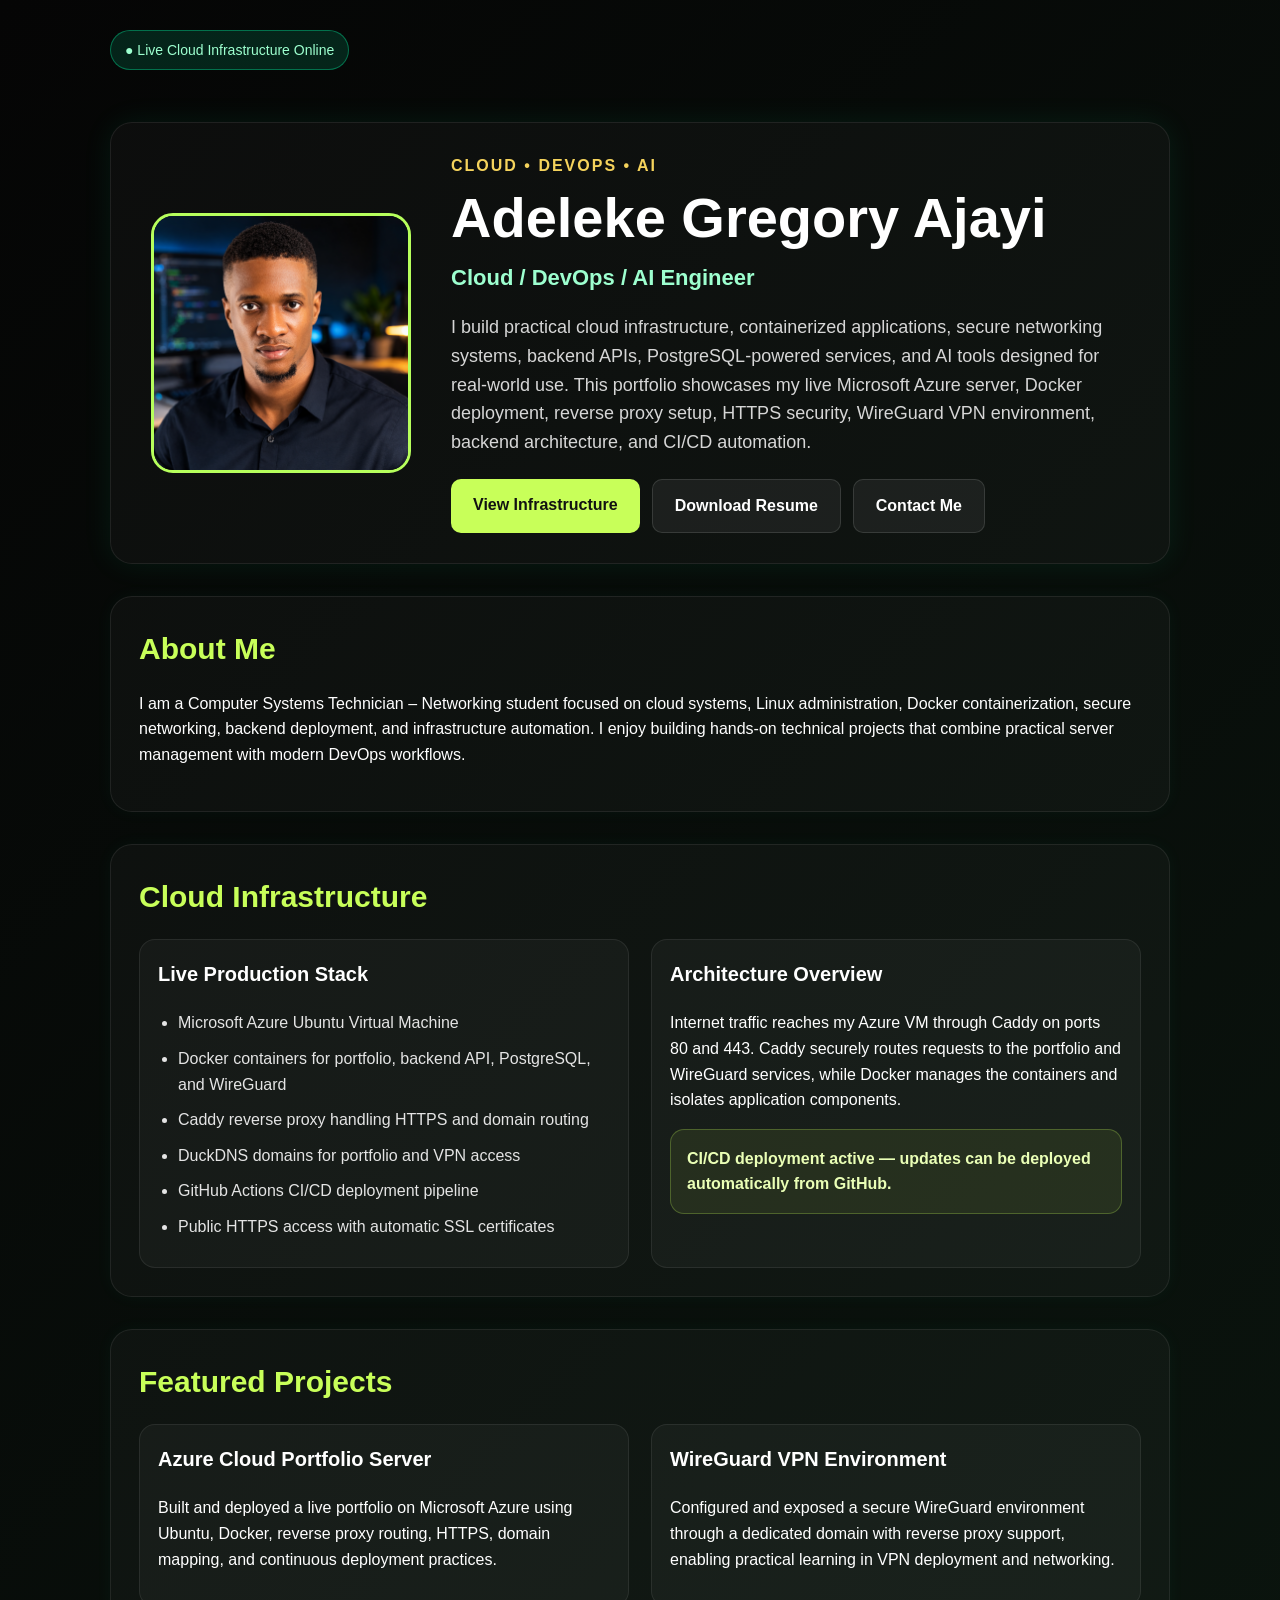
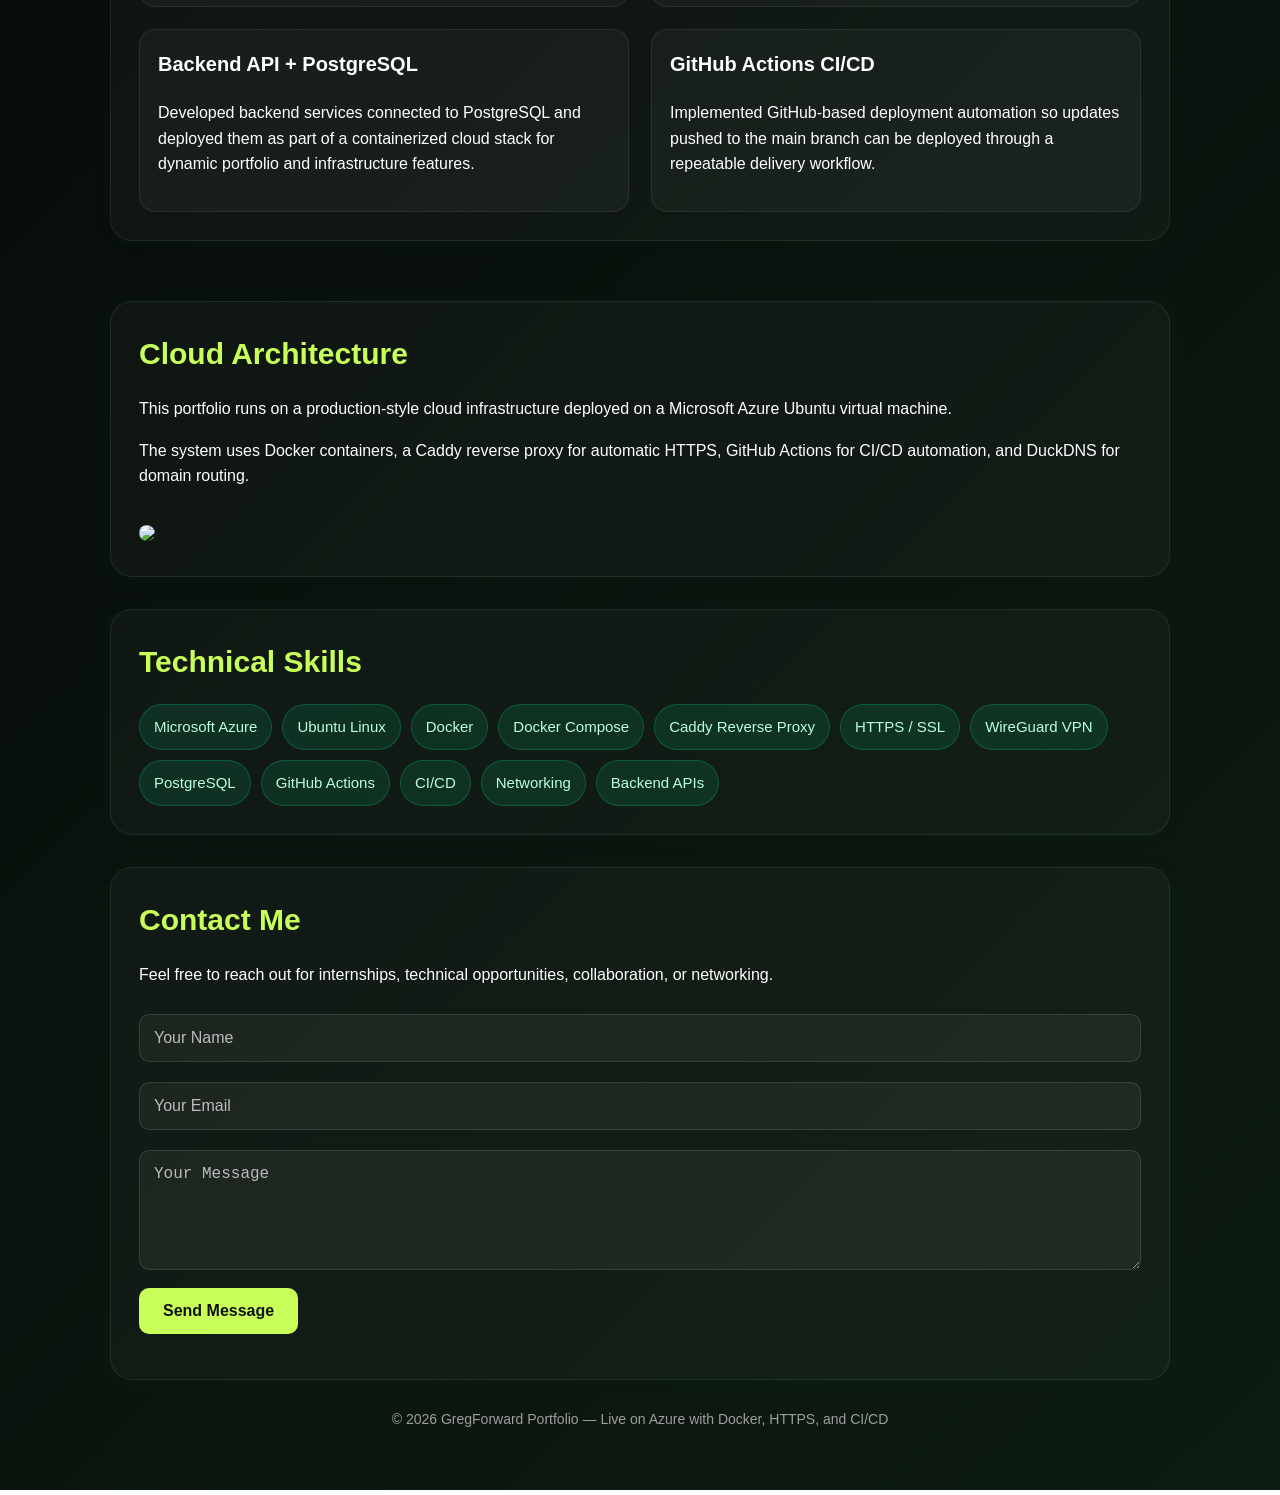
==== index.html @ fd49f26d "Add cloud architecture section to website" ====
<!DOCTYPE html>
<html lang="en">
<head>
  <meta charset="UTF-8" />
  <meta name="viewport" content="width=device-width, initial-scale=1.0" />
  <title>GregForward Portfolio</title>
  <style>
    * {
      box-sizing: border-box;
    }

    body {
      margin: 0;
      font-family: Arial, sans-serif;
      background: linear-gradient(135deg, #050505, #0d1b12);
      color: white;
      line-height: 1.6;
    }

    .container {
      max-width: 1100px;
      margin: auto;
      padding: 30px 20px 60px;
    }

    .top-badge {
      display: inline-block;
      background: rgba(0, 255, 170, 0.12);
      border: 1px solid rgba(0, 255, 170, 0.35);
      color: #9dffcf;
      padding: 8px 14px;
      border-radius: 999px;
      font-size: 14px;
      margin-bottom: 20px;
    }

    .hero {
      display: grid;
      grid-template-columns: 280px 1fr;
      gap: 30px;
      align-items: center;
      background: rgba(255, 255, 255, 0.03);
      border: 1px solid rgba(255, 255, 255, 0.08);
      border-radius: 22px;
      padding: 30px;
      box-shadow: 0 0 30px rgba(0, 255, 170, 0.08);
    }

    .hero img {
      width: 100%;
      max-width: 260px;
      border-radius: 22px;
      border: 3px solid #b6ff5c;
      display: block;
      margin: auto;
    }

    h1 {
      font-size: 56px;
      line-height: 1.05;
      margin: 0 0 12px;
      color: #ffffff;
    }

    .subtitle {
      font-size: 22px;
      color: #9dffcf;
      font-weight: bold;
      margin-bottom: 16px;
    }

    .hero p {
      font-size: 18px;
      color: #d6d6d6;
      margin-bottom: 22px;
      max-width: 700px;
    }

    .button-group {
      display: flex;
      flex-wrap: wrap;
      gap: 12px;
    }

    .btn {
      display: inline-block;
      padding: 13px 22px;
      border-radius: 10px;
      text-decoration: none;
      font-weight: bold;
      font-size: 16px;
      transition: 0.2s ease;
    }

    .btn-primary {
      background: #c8ff59;
      color: #111;
    }

    .btn-primary:hover {
      transform: translateY(-1px);
      opacity: 0.95;
    }

    .btn-secondary {
      background: rgba(255, 255, 255, 0.06);
      color: white;
      border: 1px solid rgba(255, 255, 255, 0.12);
    }

    .btn-secondary:hover {
      background: rgba(255, 255, 255, 0.1);
    }

    section {
      margin-top: 32px;
      background: rgba(255, 255, 255, 0.03);
      border: 1px solid rgba(255, 255, 255, 0.08);
      border-radius: 22px;
      padding: 28px;
      box-shadow: 0 0 18px rgba(0, 255, 170, 0.04);
    }

    h2 {
      font-size: 30px;
      margin-top: 0;
      margin-bottom: 18px;
      color: #c8ff59;
    }

    .grid-2 {
      display: grid;
      grid-template-columns: 1fr 1fr;
      gap: 22px;
    }

    .card {
      background: rgba(255, 255, 255, 0.035);
      border: 1px solid rgba(255, 255, 255, 0.08);
      border-radius: 16px;
      padding: 18px;
    }

    .card h3 {
      margin-top: 0;
      color: #ffffff;
      font-size: 20px;
    }

    .skills {
      display: flex;
      flex-wrap: wrap;
      gap: 10px;
    }

    .skill {
      padding: 10px 14px;
      border-radius: 999px;
      background: rgba(0, 255, 170, 0.1);
      border: 1px solid rgba(0, 255, 170, 0.2);
      color: #bafee0;
      font-size: 15px;
    }

    .infra-list {
      padding-left: 20px;
      margin: 0;
    }

    .infra-list li {
      margin-bottom: 10px;
      color: #e4e4e4;
    }

    .status-box {
      background: rgba(200, 255, 89, 0.08);
      border: 1px solid rgba(200, 255, 89, 0.25);
      color: #eaffb6;
      padding: 16px;
      border-radius: 14px;
      font-weight: bold;
      margin-top: 16px;
    }

    form {
      margin-top: 10px;
    }

    input, textarea {
      width: 100%;
      padding: 14px;
      margin: 10px 0;
      border-radius: 10px;
      border: 1px solid rgba(255, 255, 255, 0.12);
      background: rgba(255, 255, 255, 0.05);
      color: white;
      font-size: 16px;
    }

    input::placeholder,
    textarea::placeholder {
      color: #bbbbbb;
    }

    button {
      padding: 14px 24px;
      background: #c8ff59;
      color: #111;
      border: none;
      border-radius: 10px;
      cursor: pointer;
      font-size: 16px;
      font-weight: bold;
      transition: 0.2s ease;
    }

    button:hover {
      opacity: 0.95;
      transform: translateY(-1px);
    }

    #form-status {
      margin-top: 16px;
      font-size: 17px;
      color: #9dffcf;
      font-weight: bold;
    }

    footer {
      text-align: center;
      color: #9e9e9e;
      margin-top: 28px;
      font-size: 14px;
    }

    @media (max-width: 850px) {
      .hero,
      .grid-2 {
        grid-template-columns: 1fr;
      }

      h1 {
        font-size: 40px;
      }

      .subtitle {
        font-size: 20px;
      }
    }
  </style>
</head>
<body>
  <div class="container">
    <div class="top-badge">● Live Cloud Infrastructure Online</div>

    <section class="hero">
      <div>
        <img src="profile.jpg" alt="GregForward Profile Photo" />
      </div>

      <div>
        <div style="color:#f5d35c; font-weight:bold; letter-spacing:2px; margin-bottom:10px;">
          CLOUD • DEVOPS • AI
        </div>

        <h1>Adeleke Gregory Ajayi</h1>
        <div class="subtitle">Cloud / DevOps / AI Engineer</div>

        <p>
          I build practical cloud infrastructure, containerized applications, secure networking systems,
          backend APIs, PostgreSQL-powered services, and AI tools designed for real-world use.
          This portfolio showcases my live Microsoft Azure server, Docker deployment, reverse proxy setup,
          HTTPS security, WireGuard VPN environment, backend architecture, and CI/CD automation.
        </p>

        <div class="button-group">
          <a class="btn btn-primary" href="#infrastructure">View Infrastructure</a>
          <a class="btn btn-secondary" href="resume.pdf" target="_blank">Download Resume</a>
          <a class="btn btn-secondary" href="#contact">Contact Me</a>
        </div>
      </div>
    </section>

    <section id="about">
      <h2>About Me</h2>
      <p>
        I am a Computer Systems Technician – Networking student focused on cloud systems, Linux administration,
        Docker containerization, secure networking, backend deployment, and infrastructure automation.
        I enjoy building hands-on technical projects that combine practical server management with modern DevOps workflows.
      </p>
    </section>

    <section id="infrastructure">
      <h2>Cloud Infrastructure</h2>
      <div class="grid-2">
        <div class="card">
          <h3>Live Production Stack</h3>
          <ul class="infra-list">
            <li>Microsoft Azure Ubuntu Virtual Machine</li>
            <li>Docker containers for portfolio, backend API, PostgreSQL, and WireGuard</li>
            <li>Caddy reverse proxy handling HTTPS and domain routing</li>
            <li>DuckDNS domains for portfolio and VPN access</li>
            <li>GitHub Actions CI/CD deployment pipeline</li>
            <li>Public HTTPS access with automatic SSL certificates</li>
          </ul>
        </div>

        <div class="card">
          <h3>Architecture Overview</h3>
          <p>
            Internet traffic reaches my Azure VM through Caddy on ports 80 and 443.
            Caddy securely routes requests to the portfolio and WireGuard services,
            while Docker manages the containers and isolates application components.
          </p>
          <div class="status-box">
            CI/CD deployment active — updates can be deployed automatically from GitHub.
          </div>
        </div>
      </div>
    </section>

    <section id="projects">
      <h2>Featured Projects</h2>
      <div class="grid-2">
        <div class="card">
          <h3>Azure Cloud Portfolio Server</h3>
          <p>
            Built and deployed a live portfolio on Microsoft Azure using Ubuntu, Docker, reverse proxy routing,
            HTTPS, domain mapping, and continuous deployment practices.
          </p>
        </div>

        <div class="card">
          <h3>WireGuard VPN Environment</h3>
          <p>
            Configured and exposed a secure WireGuard environment through a dedicated domain with reverse proxy support,
            enabling practical learning in VPN deployment and networking.
          </p>
        </div>

        <div class="card">
          <h3>Backend API + PostgreSQL</h3>
          <p>
            Developed backend services connected to PostgreSQL and deployed them as part of a containerized cloud stack
            for dynamic portfolio and infrastructure features.
          </p>
        </div>

        <div class="card">
          <h3>GitHub Actions CI/CD</h3>
          <p>
            Implemented GitHub-based deployment automation so updates pushed to the main branch can be deployed
            through a repeatable delivery workflow.
          </p>
        </div>
      </div>
    </section>
    
    <section id="cloud-architecture" style="margin-top:60px;">
  <h2>Cloud Architecture</h2>

  <p>
  This portfolio runs on a production-style cloud infrastructure deployed
  on a Microsoft Azure Ubuntu virtual machine.
  </p>

  <p>
  The system uses Docker containers, a Caddy reverse proxy for automatic
  HTTPS, GitHub Actions for CI/CD automation, and DuckDNS for domain routing.
  </p>

  <img src="https://raw.githubusercontent.com/lekxid/gregforward-portfolio/main/cloud-architecture.png"
       style="max-width:100%;border-radius:10px;margin-top:20px;">
</section>
        
    <section id="skills">
      <h2>Technical Skills</h2>
      <div class="skills">
        <div class="skill">Microsoft Azure</div>
        <div class="skill">Ubuntu Linux</div>
        <div class="skill">Docker</div>
        <div class="skill">Docker Compose</div>
        <div class="skill">Caddy Reverse Proxy</div>
        <div class="skill">HTTPS / SSL</div>
        <div class="skill">WireGuard VPN</div>
        <div class="skill">PostgreSQL</div>
        <div class="skill">GitHub Actions</div>
        <div class="skill">CI/CD</div>
        <div class="skill">Networking</div>
        <div class="skill">Backend APIs</div>
      </div>
    </section>

    <section id="contact">
      <h2>Contact Me</h2>
      <p>
        Feel free to reach out for internships, technical opportunities, collaboration, or networking.
      </p>

      <form id="contact-form">
        <input type="text" id="name" placeholder="Your Name" required />
        <input type="email" id="email" placeholder="Your Email" required />
        <textarea id="message" placeholder="Your Message" rows="5" required></textarea>
        <button type="submit">Send Message</button>
      </form>

      <p id="form-status"></p>
    </section>

    <footer>
      © 2026 GregForward Portfolio — Live on Azure with Docker, HTTPS, and CI/CD
    </footer>
  </div>

  <script>
    document.getElementById("contact-form").addEventListener("submit", async function (e) {
      e.preventDefault();

      const data = {
        name: document.getElementById("name").value,
        email: document.getElementById("email").value,
        message: document.getElementById("message").value
      };

      const status = document.getElementById("form-status");

      try {
        const response = await fetch("/api/contact", {
          method: "POST",
          headers: {
            "Content-Type": "application/json"
          },
          body: JSON.stringify(data)
        });

        const result = await response.json();
        status.innerText = result.message;

        if (response.ok) {
          document.getElementById("contact-form").reset();
        }
      } catch (error) {
        status.innerText = "Error sending message";
      }
    });
  </script>
</body>
</html>
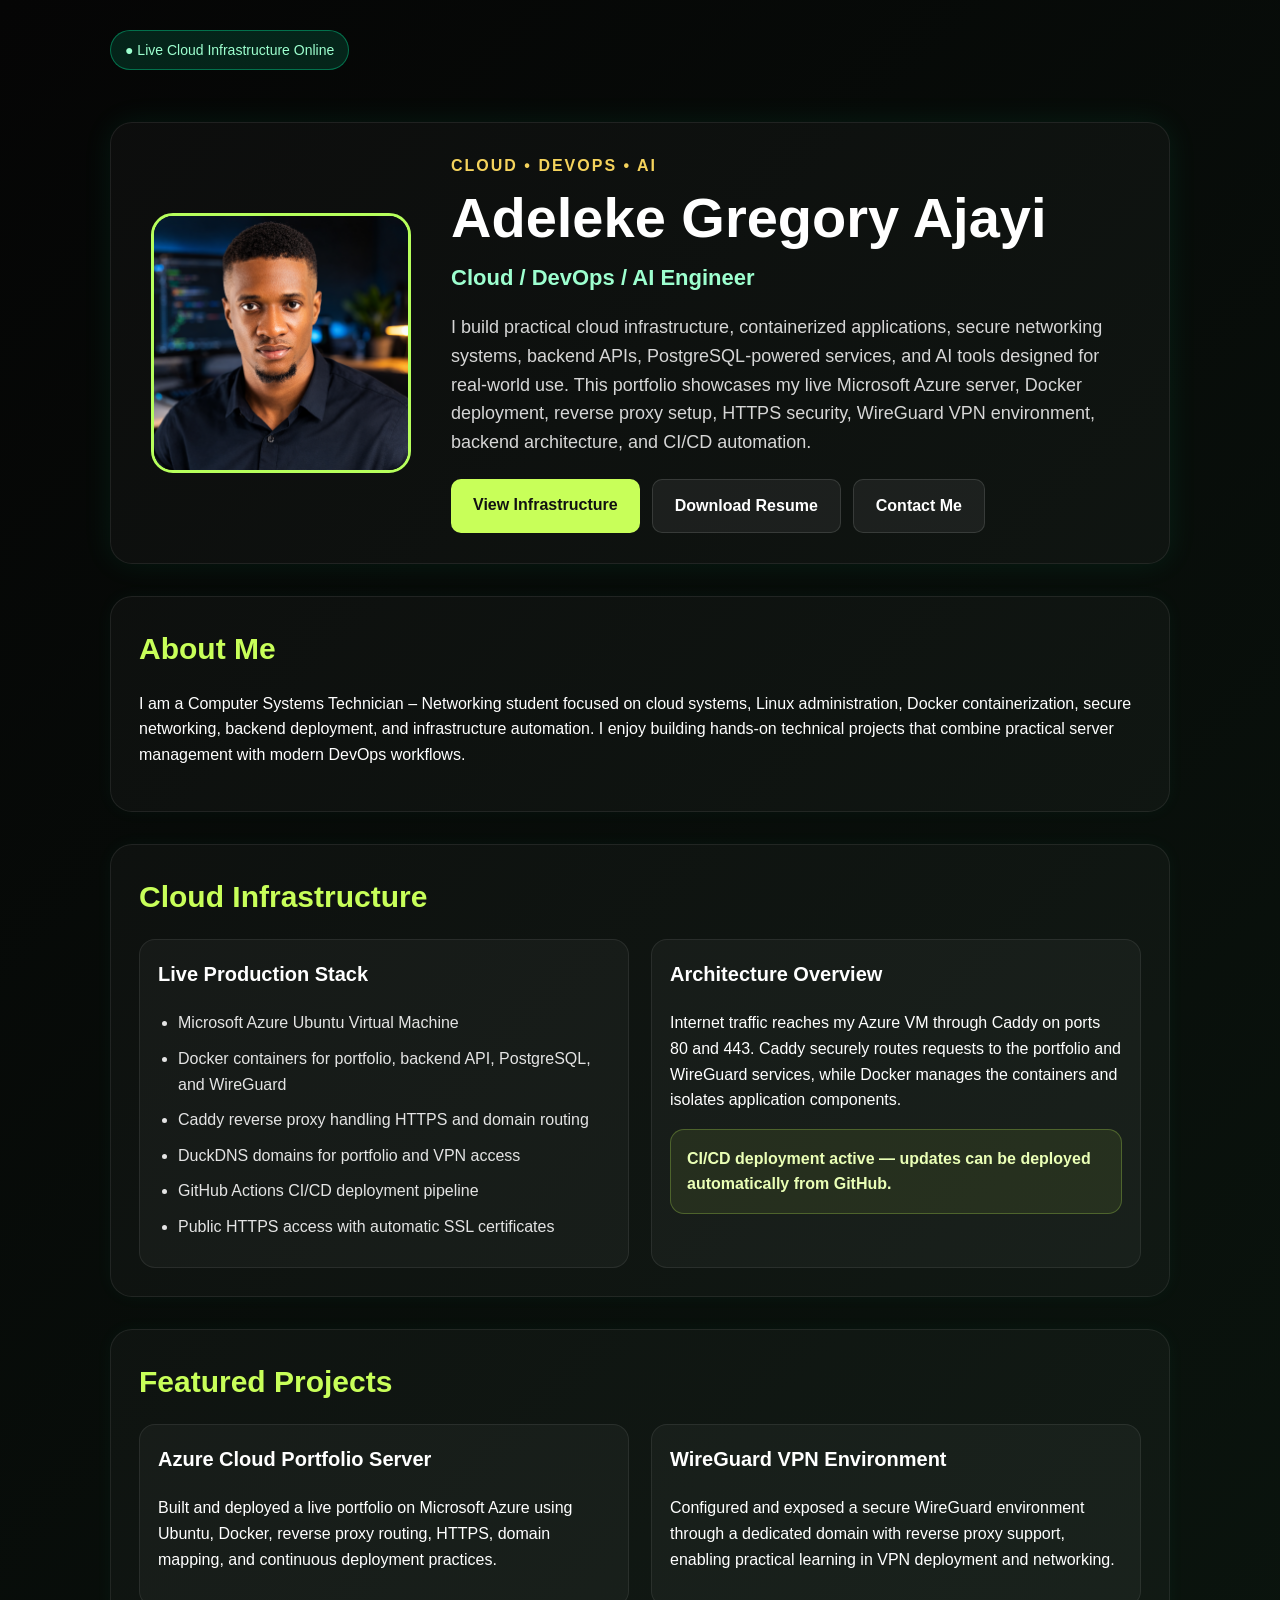
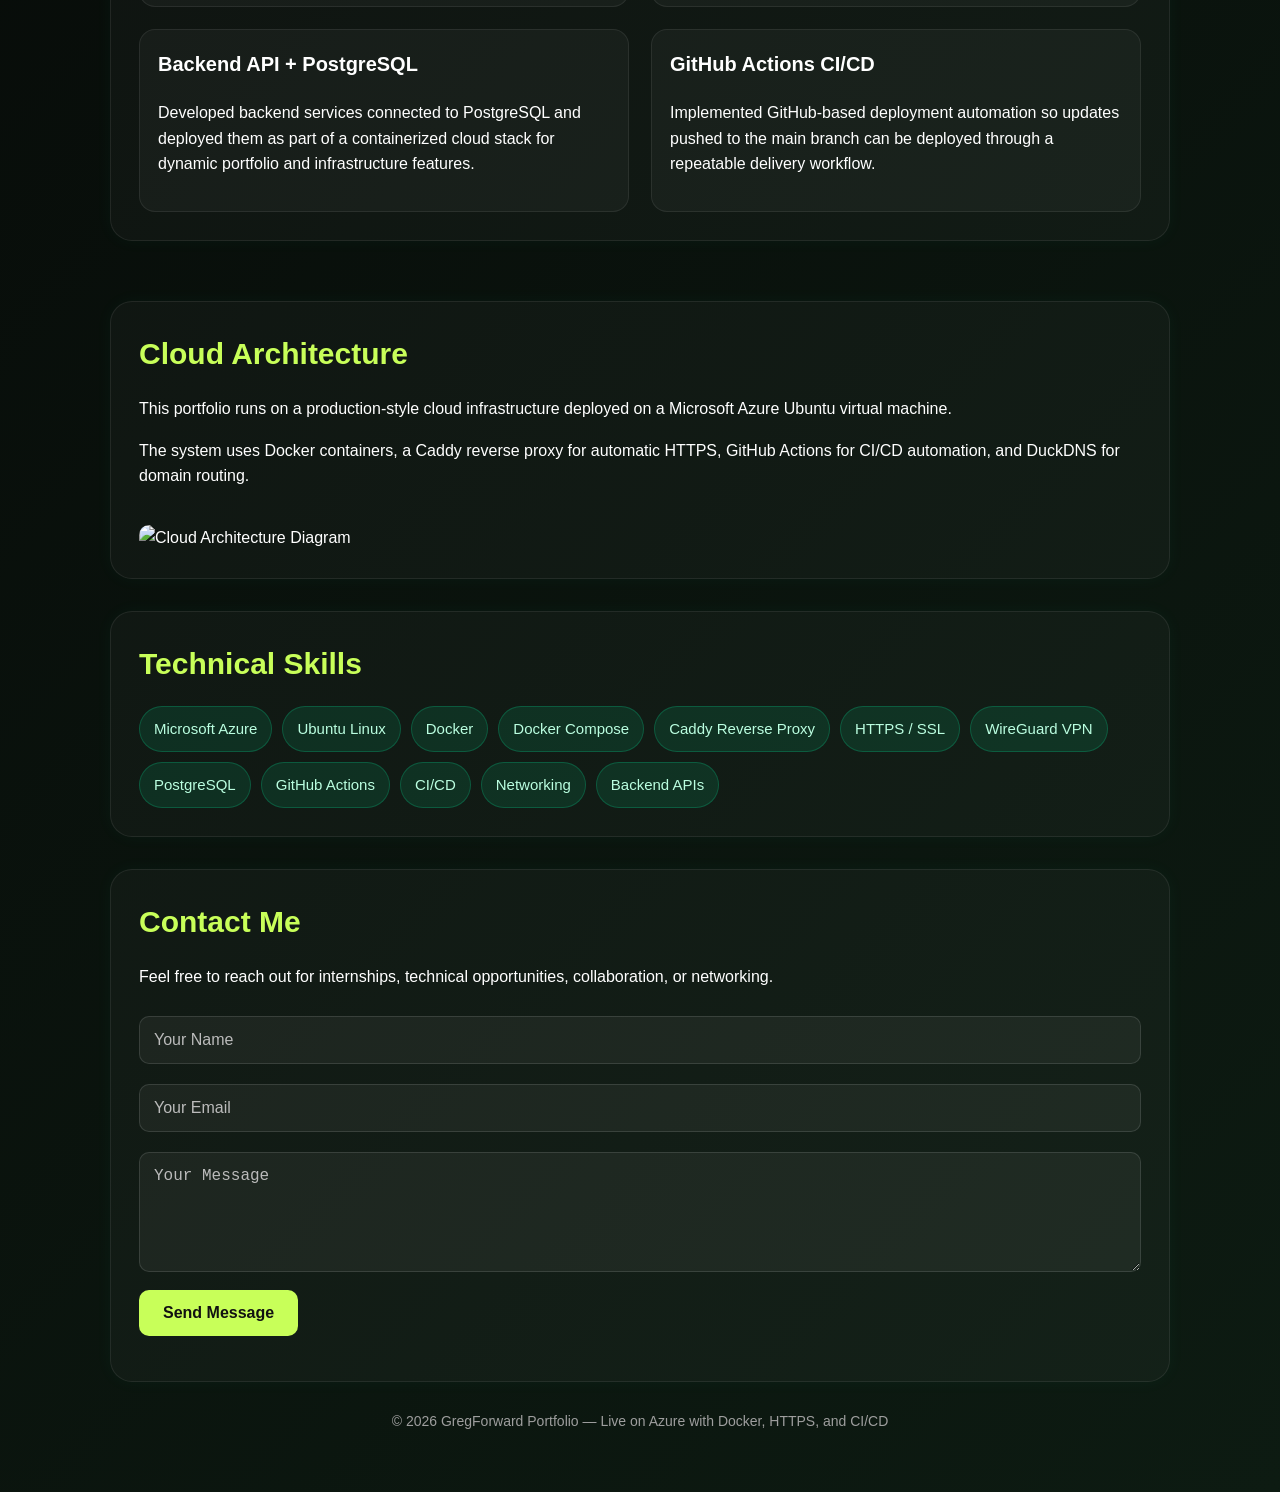
==== commit 32463568: "Use local architecture diagram image" ====
--- a/index.html
+++ b/index.html
@@ -369,8 +369,8 @@
   HTTPS, GitHub Actions for CI/CD automation, and DuckDNS for domain routing.
   </p>
 
-  <img src="https://raw.githubusercontent.com/lekxid/gregforward-portfolio/main/cloud-architecture.png"
-       style="max-width:100%;border-radius:10px;margin-top:20px;">
+  <img src="./docker-containers.png" alt="Cloud Architecture Diagram"
+     style="max-width:100%; border-radius:10px; margin-top:20px;">
 </section>
         
     <section id="skills">
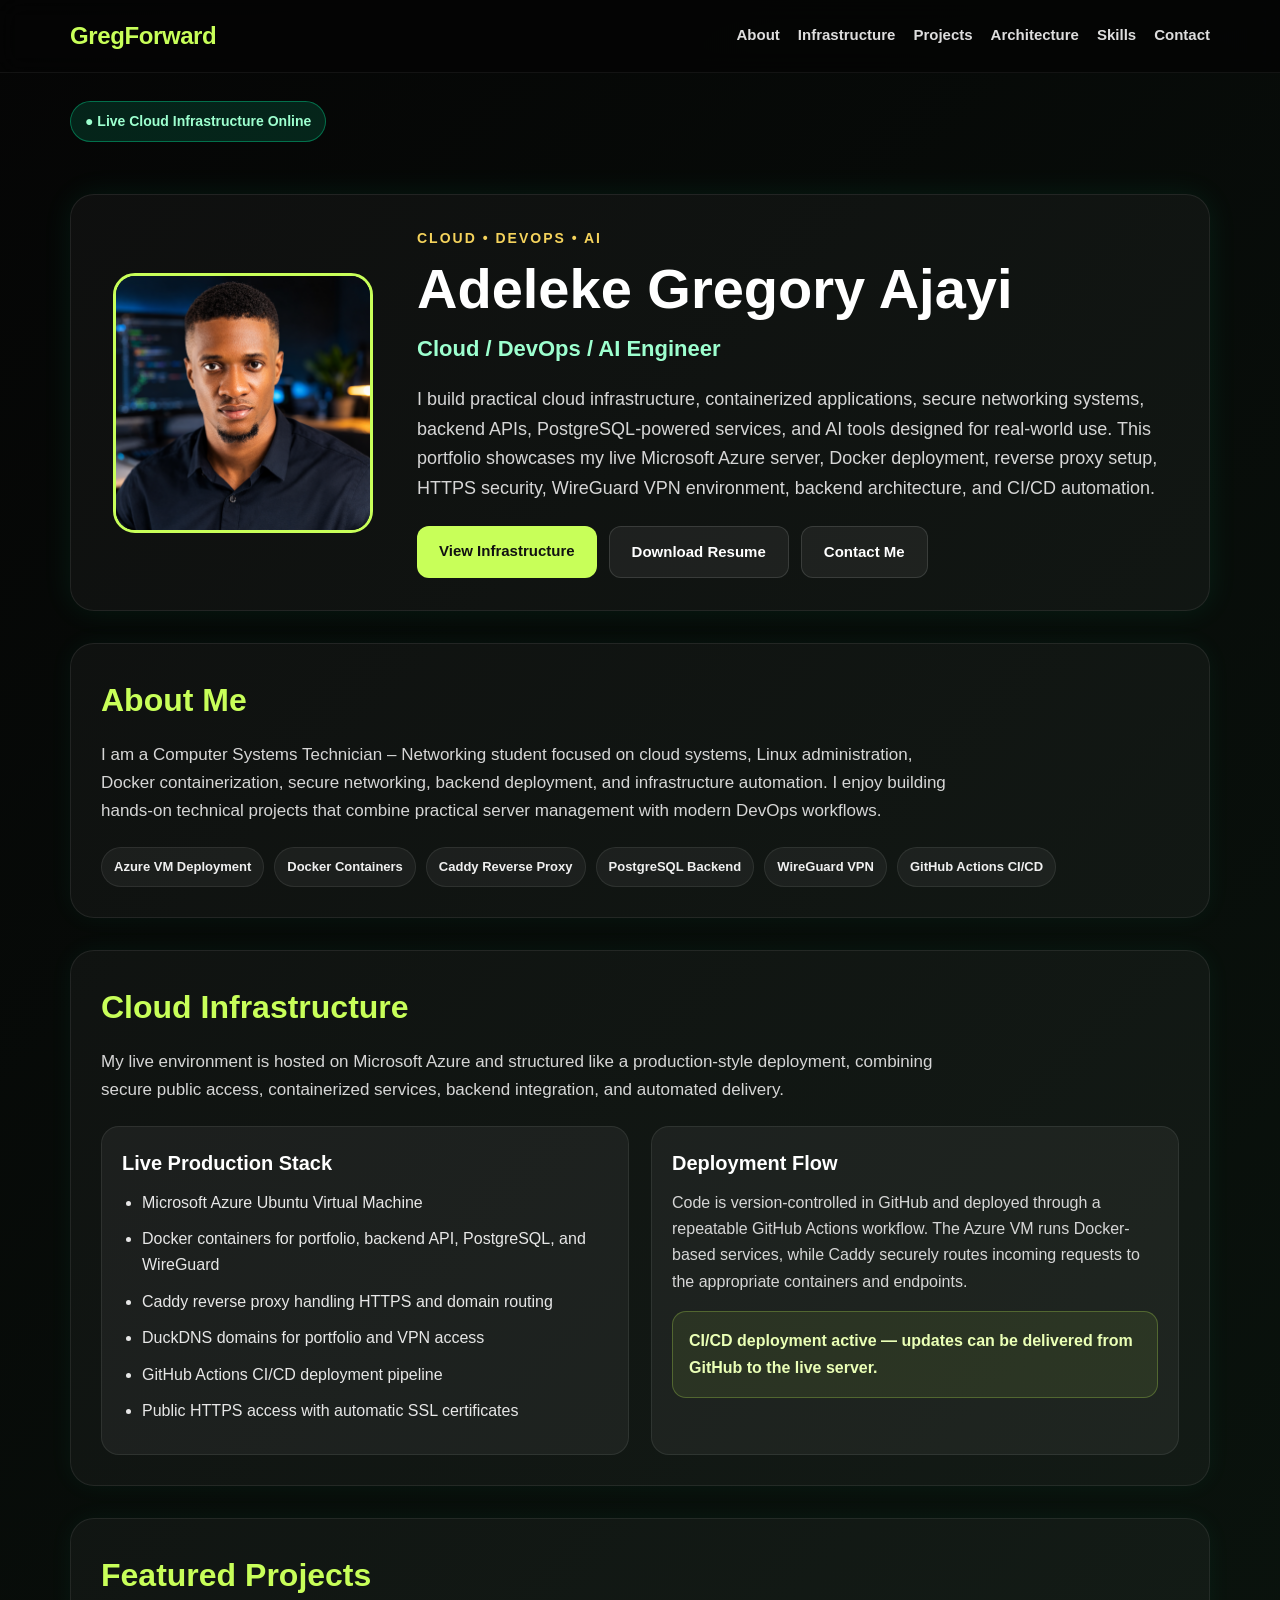
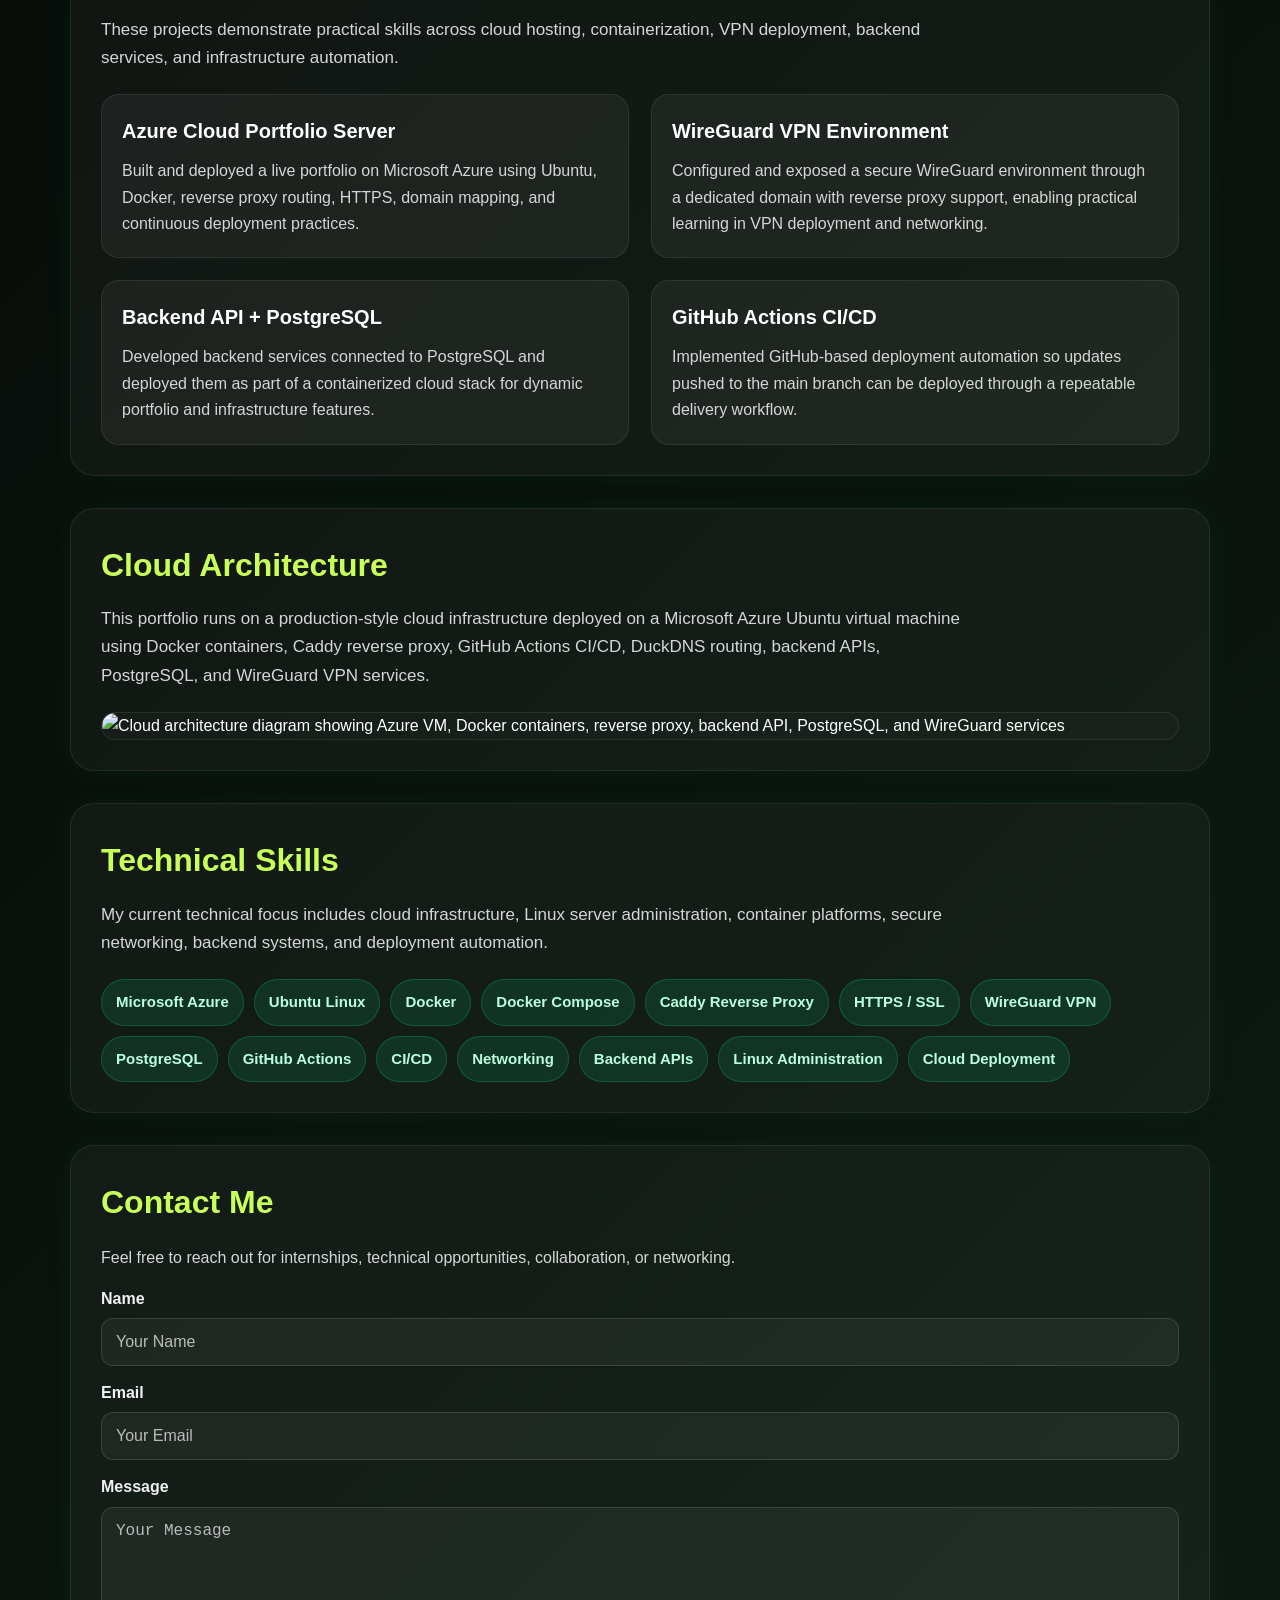
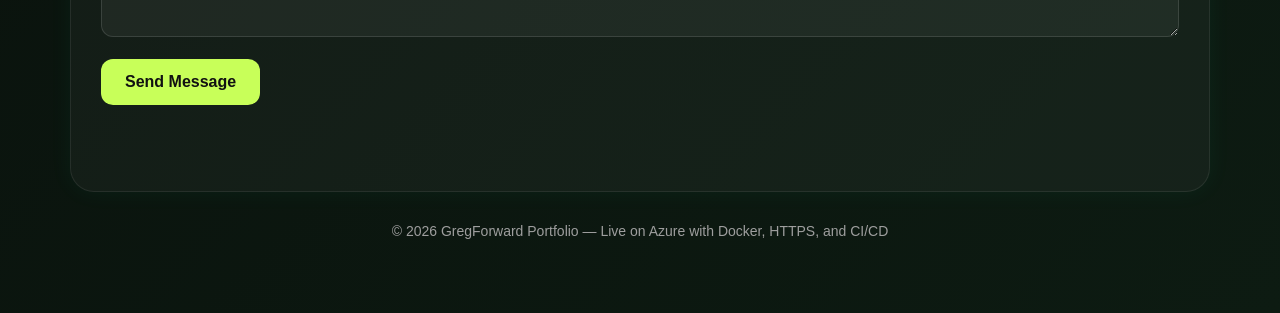
==== commit 2aa588de: "Polish portfolio homepage" ====
--- a/index.html
+++ b/index.html
@@ -3,77 +3,175 @@
 <head>
   <meta charset="UTF-8" />
   <meta name="viewport" content="width=device-width, initial-scale=1.0" />
-  <title>GregForward Portfolio</title>
+  <title>GregForward | Cloud / DevOps / AI Engineer</title>
+  <meta
+    name="description"
+    content="GregForward portfolio showcasing live Azure cloud infrastructure, Docker containers, Caddy reverse proxy, PostgreSQL backend, WireGuard VPN, and GitHub Actions CI/CD."
+  />
+  <meta name="theme-color" content="#0b1510" />
+
   <style>
     * {
       box-sizing: border-box;
+      scroll-behavior: smooth;
+    }
+
+    :root {
+      --bg-1: #050505;
+      --bg-2: #0d1b12;
+      --panel: rgba(255, 255, 255, 0.04);
+      --panel-2: rgba(255, 255, 255, 0.05);
+      --border: rgba(255, 255, 255, 0.08);
+      --text: #ffffff;
+      --muted: #d6d6d6;
+      --soft: #a7b0ab;
+      --accent: #c8ff59;
+      --accent-2: #9dffcf;
+      --gold: #f5d35c;
+      --ok-bg: rgba(200, 255, 89, 0.08);
+      --ok-border: rgba(200, 255, 89, 0.25);
+      --ok-text: #eaffb6;
+      --danger: #ff8f8f;
+      --shadow: 0 0 24px rgba(0, 255, 170, 0.05);
+      --max-width: 1180px;
+    }
+
+    html, body {
+      margin: 0;
+      padding: 0;
     }
 
     body {
-      margin: 0;
       font-family: Arial, sans-serif;
-      background: linear-gradient(135deg, #050505, #0d1b12);
-      color: white;
-      line-height: 1.6;
+      background: linear-gradient(135deg, var(--bg-1), var(--bg-2));
+      color: var(--text);
+      line-height: 1.65;
+    }
+
+    img {
+      max-width: 100%;
+      display: block;
+    }
+
+    a {
+      color: inherit;
+      text-decoration: none;
+    }
+
+    .site-header {
+      position: sticky;
+      top: 0;
+      z-index: 1000;
+      backdrop-filter: blur(12px);
+      background: rgba(5, 5, 5, 0.78);
+      border-bottom: 1px solid rgba(255, 255, 255, 0.06);
+    }
+
+    .nav {
+      max-width: var(--max-width);
+      margin: 0 auto;
+      padding: 16px 20px;
+      display: flex;
+      align-items: center;
+      justify-content: space-between;
+      gap: 18px;
+    }
+
+    .brand {
+      font-size: 24px;
+      font-weight: 800;
+      color: var(--accent);
+      letter-spacing: -0.4px;
+      white-space: nowrap;
+    }
+
+    .nav-links {
+      display: flex;
+      flex-wrap: wrap;
+      gap: 18px;
+      font-size: 15px;
+      font-weight: 700;
+      color: #f1f1f1;
+    }
+
+    .nav-links a {
+      opacity: 0.92;
+      transition: 0.2s ease;
+    }
+
+    .nav-links a:hover {
+      color: var(--accent);
+      opacity: 1;
     }
 
     .container {
-      max-width: 1100px;
-      margin: auto;
-      padding: 30px 20px 60px;
+      max-width: var(--max-width);
+      margin: 0 auto;
+      padding: 28px 20px 70px;
     }
 
     .top-badge {
-      display: inline-block;
+      display: inline-flex;
+      align-items: center;
+      gap: 8px;
       background: rgba(0, 255, 170, 0.12);
       border: 1px solid rgba(0, 255, 170, 0.35);
-      color: #9dffcf;
+      color: var(--accent-2);
       padding: 8px 14px;
       border-radius: 999px;
       font-size: 14px;
       margin-bottom: 20px;
+      font-weight: 700;
     }
 
     .hero {
       display: grid;
       grid-template-columns: 280px 1fr;
-      gap: 30px;
+      gap: 34px;
       align-items: center;
-      background: rgba(255, 255, 255, 0.03);
-      border: 1px solid rgba(255, 255, 255, 0.08);
-      border-radius: 22px;
-      padding: 30px;
+      background: var(--panel);
+      border: 1px solid var(--border);
+      border-radius: 24px;
+      padding: 32px;
       box-shadow: 0 0 30px rgba(0, 255, 170, 0.08);
     }
 
-    .hero img {
+    .hero-photo {
       width: 100%;
       max-width: 260px;
       border-radius: 22px;
-      border: 3px solid #b6ff5c;
-      display: block;
+      border: 3px solid var(--accent);
       margin: auto;
+      object-fit: cover;
+      background: rgba(255, 255, 255, 0.03);
+    }
+
+    .hero-tag {
+      color: var(--gold);
+      font-weight: 800;
+      letter-spacing: 2px;
+      margin-bottom: 10px;
+      font-size: 14px;
     }
 
     h1 {
       font-size: 56px;
       line-height: 1.05;
       margin: 0 0 12px;
-      color: #ffffff;
     }
 
     .subtitle {
       font-size: 22px;
-      color: #9dffcf;
-      font-weight: bold;
+      color: var(--accent-2);
+      font-weight: 800;
       margin-bottom: 16px;
     }
 
     .hero p {
       font-size: 18px;
-      color: #d6d6d6;
+      color: var(--muted);
       margin-bottom: 22px;
-      max-width: 700px;
+      max-width: 760px;
     }
 
     .button-group {
@@ -85,15 +183,16 @@
     .btn {
       display: inline-block;
       padding: 13px 22px;
-      border-radius: 10px;
-      text-decoration: none;
-      font-weight: bold;
-      font-size: 16px;
+      border-radius: 12px;
+      font-weight: 800;
+      font-size: 15px;
       transition: 0.2s ease;
+      border: none;
+      cursor: pointer;
     }
 
     .btn-primary {
-      background: #c8ff59;
+      background: var(--accent);
       color: #111;
     }
 
@@ -114,18 +213,26 @@
 
     section {
       margin-top: 32px;
-      background: rgba(255, 255, 255, 0.03);
-      border: 1px solid rgba(255, 255, 255, 0.08);
-      border-radius: 22px;
-      padding: 28px;
-      box-shadow: 0 0 18px rgba(0, 255, 170, 0.04);
+      background: var(--panel);
+      border: 1px solid var(--border);
+      border-radius: 24px;
+      padding: 30px;
+      box-shadow: var(--shadow);
     }
 
     h2 {
-      font-size: 30px;
+      font-size: 32px;
       margin-top: 0;
-      margin-bottom: 18px;
-      color: #c8ff59;
+      margin-bottom: 14px;
+      color: var(--accent);
+    }
+
+    .section-lead {
+      color: var(--muted);
+      font-size: 17px;
+      margin-top: 0;
+      margin-bottom: 22px;
+      max-width: 860px;
     }
 
     .grid-2 {
@@ -135,16 +242,68 @@
     }
 
     .card {
-      background: rgba(255, 255, 255, 0.035);
-      border: 1px solid rgba(255, 255, 255, 0.08);
-      border-radius: 16px;
-      padding: 18px;
+      background: var(--panel-2);
+      border: 1px solid var(--border);
+      border-radius: 18px;
+      padding: 20px;
     }
 
     .card h3 {
       margin-top: 0;
+      margin-bottom: 10px;
       color: #ffffff;
       font-size: 20px;
+    }
+
+    .card p {
+      color: var(--muted);
+      margin: 0;
+    }
+
+    .infra-list {
+      padding-left: 20px;
+      margin: 0;
+    }
+
+    .infra-list li {
+      margin-bottom: 10px;
+      color: #e7e7e7;
+    }
+
+    .status-box {
+      background: var(--ok-bg);
+      border: 1px solid var(--ok-border);
+      color: var(--ok-text);
+      padding: 16px;
+      border-radius: 14px;
+      font-weight: 800;
+      margin-top: 16px;
+    }
+
+    .badge-row {
+      display: flex;
+      flex-wrap: wrap;
+      gap: 10px;
+      margin-top: 14px;
+    }
+
+    .mini-badge {
+      display: inline-block;
+      padding: 8px 12px;
+      border-radius: 999px;
+      background: rgba(255, 255, 255, 0.05);
+      border: 1px solid rgba(255, 255, 255, 0.08);
+      color: #f0f0f0;
+      font-size: 13px;
+      font-weight: 700;
+    }
+
+    .architecture-image {
+      width: 100%;
+      border-radius: 16px;
+      border: 1px solid rgba(255, 255, 255, 0.08);
+      margin-top: 18px;
+      background: rgba(255, 255, 255, 0.02);
     }
 
     .skills {
@@ -160,41 +319,36 @@
       border: 1px solid rgba(0, 255, 170, 0.2);
       color: #bafee0;
       font-size: 15px;
-    }
-
-    .infra-list {
-      padding-left: 20px;
-      margin: 0;
-    }
-
-    .infra-list li {
-      margin-bottom: 10px;
-      color: #e4e4e4;
-    }
-
-    .status-box {
-      background: rgba(200, 255, 89, 0.08);
-      border: 1px solid rgba(200, 255, 89, 0.25);
-      color: #eaffb6;
-      padding: 16px;
-      border-radius: 14px;
-      font-weight: bold;
-      margin-top: 16px;
+      font-weight: 700;
+    }
+
+    .contact-note {
+      color: var(--muted);
+      margin-bottom: 8px;
     }
 
     form {
       margin-top: 10px;
     }
 
-    input, textarea {
+    label {
+      display: block;
+      font-weight: 700;
+      margin-top: 14px;
+      margin-bottom: 6px;
+      color: #f1f1f1;
+    }
+
+    input,
+    textarea {
       width: 100%;
       padding: 14px;
-      margin: 10px 0;
-      border-radius: 10px;
+      border-radius: 12px;
       border: 1px solid rgba(255, 255, 255, 0.12);
       background: rgba(255, 255, 255, 0.05);
       color: white;
       font-size: 16px;
+      outline: none;
     }
 
     input::placeholder,
@@ -202,28 +356,46 @@
       color: #bbbbbb;
     }
 
-    button {
+    input:focus,
+    textarea:focus {
+      border-color: rgba(200, 255, 89, 0.5);
+      box-shadow: 0 0 0 3px rgba(200, 255, 89, 0.08);
+    }
+
+    textarea {
+      resize: vertical;
+      min-height: 130px;
+    }
+
+    button[type="submit"] {
+      margin-top: 14px;
       padding: 14px 24px;
-      background: #c8ff59;
+      background: var(--accent);
       color: #111;
       border: none;
-      border-radius: 10px;
+      border-radius: 12px;
       cursor: pointer;
       font-size: 16px;
-      font-weight: bold;
+      font-weight: 800;
       transition: 0.2s ease;
     }
 
-    button:hover {
+    button[type="submit"]:hover {
       opacity: 0.95;
       transform: translateY(-1px);
     }
 
+    button[type="submit"]:disabled {
+      opacity: 0.7;
+      cursor: not-allowed;
+      transform: none;
+    }
+
     #form-status {
       margin-top: 16px;
-      font-size: 17px;
-      color: #9dffcf;
-      font-weight: bold;
+      font-size: 16px;
+      font-weight: 800;
+      min-height: 24px;
     }
 
     footer {
@@ -233,36 +405,77 @@
       font-size: 14px;
     }
 
-    @media (max-width: 850px) {
+    @media (max-width: 980px) {
       .hero,
       .grid-2 {
         grid-template-columns: 1fr;
       }
 
+      .nav {
+        flex-direction: column;
+        align-items: flex-start;
+      }
+
+      .nav-links {
+        gap: 12px;
+      }
+
       h1 {
         font-size: 40px;
       }
 
       .subtitle {
         font-size: 20px;
+      }
+    }
+
+    @media (max-width: 640px) {
+      .container {
+        padding: 20px 14px 50px;
+      }
+
+      .hero,
+      section {
+        padding: 22px;
+      }
+
+      h2 {
+        font-size: 28px;
+      }
+
+      .hero p,
+      .section-lead,
+      .card p {
+        font-size: 16px;
       }
     }
   </style>
 </head>
 <body>
-  <div class="container">
+  <header class="site-header">
+    <nav class="nav">
+      <div class="brand">GregForward</div>
+      <div class="nav-links">
+        <a href="#about">About</a>
+        <a href="#infrastructure">Infrastructure</a>
+        <a href="#projects">Projects</a>
+        <a href="#cloud-architecture">Architecture</a>
+        <a href="#skills">Skills</a>
+        <a href="#contact">Contact</a>
+      </div>
+    </nav>
+  </header>
+
+  <main class="container">
     <div class="top-badge">● Live Cloud Infrastructure Online</div>
 
     <section class="hero">
       <div>
-        <img src="profile.jpg" alt="GregForward Profile Photo" />
+        <img class="hero-photo" src="profile.jpg" alt="Portrait of Adeleke Gregory Ajayi" />
       </div>
 
       <div>
-        <div style="color:#f5d35c; font-weight:bold; letter-spacing:2px; margin-bottom:10px;">
-          CLOUD • DEVOPS • AI
-        </div>
-
+        <div class="hero-tag">CLOUD • DEVOPS • AI</div>
         <h1>Adeleke Gregory Ajayi</h1>
         <div class="subtitle">Cloud / DevOps / AI Engineer</div>
 
@@ -275,7 +488,7 @@
 
         <div class="button-group">
           <a class="btn btn-primary" href="#infrastructure">View Infrastructure</a>
-          <a class="btn btn-secondary" href="resume.pdf" target="_blank">Download Resume</a>
+          <a class="btn btn-secondary" href="resume.pdf" target="_blank" rel="noopener noreferrer">Download Resume</a>
           <a class="btn btn-secondary" href="#contact">Contact Me</a>
         </div>
       </div>
@@ -283,15 +496,30 @@
 
     <section id="about">
       <h2>About Me</h2>
-      <p>
-        I am a Computer Systems Technician – Networking student focused on cloud systems, Linux administration,
-        Docker containerization, secure networking, backend deployment, and infrastructure automation.
-        I enjoy building hands-on technical projects that combine practical server management with modern DevOps workflows.
+      <p class="section-lead">
+        I am a Computer Systems Technician – Networking student focused on cloud systems,
+        Linux administration, Docker containerization, secure networking, backend deployment,
+        and infrastructure automation. I enjoy building hands-on technical projects that combine
+        practical server management with modern DevOps workflows.
       </p>
+
+      <div class="badge-row">
+        <span class="mini-badge">Azure VM Deployment</span>
+        <span class="mini-badge">Docker Containers</span>
+        <span class="mini-badge">Caddy Reverse Proxy</span>
+        <span class="mini-badge">PostgreSQL Backend</span>
+        <span class="mini-badge">WireGuard VPN</span>
+        <span class="mini-badge">GitHub Actions CI/CD</span>
+      </div>
     </section>
 
     <section id="infrastructure">
       <h2>Cloud Infrastructure</h2>
+      <p class="section-lead">
+        My live environment is hosted on Microsoft Azure and structured like a production-style deployment,
+        combining secure public access, containerized services, backend integration, and automated delivery.
+      </p>
+
       <div class="grid-2">
         <div class="card">
           <h3>Live Production Stack</h3>
@@ -306,14 +534,15 @@
         </div>
 
         <div class="card">
-          <h3>Architecture Overview</h3>
+          <h3>Deployment Flow</h3>
           <p>
-            Internet traffic reaches my Azure VM through Caddy on ports 80 and 443.
-            Caddy securely routes requests to the portfolio and WireGuard services,
-            while Docker manages the containers and isolates application components.
+            Code is version-controlled in GitHub and deployed through a repeatable GitHub Actions workflow.
+            The Azure VM runs Docker-based services, while Caddy securely routes incoming requests to the
+            appropriate containers and endpoints.
           </p>
+
           <div class="status-box">
-            CI/CD deployment active — updates can be deployed automatically from GitHub.
+            CI/CD deployment active — updates can be delivered from GitHub to the live server.
           </div>
         </div>
       </div>
@@ -321,6 +550,11 @@
 
     <section id="projects">
       <h2>Featured Projects</h2>
+      <p class="section-lead">
+        These projects demonstrate practical skills across cloud hosting, containerization,
+        VPN deployment, backend services, and infrastructure automation.
+      </p>
+
       <div class="grid-2">
         <div class="card">
           <h3>Azure Cloud Portfolio Server</h3>
@@ -355,26 +589,29 @@
         </div>
       </div>
     </section>
-    
-    <section id="cloud-architecture" style="margin-top:60px;">
-  <h2>Cloud Architecture</h2>
-
-  <p>
-  This portfolio runs on a production-style cloud infrastructure deployed
-  on a Microsoft Azure Ubuntu virtual machine.
-  </p>
-
-  <p>
-  The system uses Docker containers, a Caddy reverse proxy for automatic
-  HTTPS, GitHub Actions for CI/CD automation, and DuckDNS for domain routing.
-  </p>
-
-  <img src="./docker-containers.png" alt="Cloud Architecture Diagram"
-     style="max-width:100%; border-radius:10px; margin-top:20px;">
-</section>
-        
+
+    <section id="cloud-architecture">
+      <h2>Cloud Architecture</h2>
+      <p class="section-lead">
+        This portfolio runs on a production-style cloud infrastructure deployed on a Microsoft Azure Ubuntu
+        virtual machine using Docker containers, Caddy reverse proxy, GitHub Actions CI/CD, DuckDNS routing,
+        backend APIs, PostgreSQL, and WireGuard VPN services.
+      </p>
+
+      <img
+        src="./docker-containers.png"
+        alt="Cloud architecture diagram showing Azure VM, Docker containers, reverse proxy, backend API, PostgreSQL, and WireGuard services"
+        class="architecture-image"
+      />
+    </section>
+
     <section id="skills">
       <h2>Technical Skills</h2>
+      <p class="section-lead">
+        My current technical focus includes cloud infrastructure, Linux server administration,
+        container platforms, secure networking, backend systems, and deployment automation.
+      </p>
+
       <div class="skills">
         <div class="skill">Microsoft Azure</div>
         <div class="skill">Ubuntu Linux</div>
@@ -388,41 +625,62 @@
         <div class="skill">CI/CD</div>
         <div class="skill">Networking</div>
         <div class="skill">Backend APIs</div>
+        <div class="skill">Linux Administration</div>
+        <div class="skill">Cloud Deployment</div>
       </div>
     </section>
 
     <section id="contact">
       <h2>Contact Me</h2>
-      <p>
+      <p class="contact-note">
         Feel free to reach out for internships, technical opportunities, collaboration, or networking.
       </p>
 
       <form id="contact-form">
-        <input type="text" id="name" placeholder="Your Name" required />
-        <input type="email" id="email" placeholder="Your Email" required />
-        <textarea id="message" placeholder="Your Message" rows="5" required></textarea>
-        <button type="submit">Send Message</button>
+        <label for="name">Name</label>
+        <input type="text" id="name" name="name" placeholder="Your Name" required />
+
+        <label for="email">Email</label>
+        <input type="email" id="email" name="email" placeholder="Your Email" required />
+
+        <label for="message">Message</label>
+        <textarea id="message" name="message" placeholder="Your Message" rows="5" required></textarea>
+
+        <button type="submit" id="submit-btn">Send Message</button>
       </form>
 
-      <p id="form-status"></p>
+      <p id="form-status" aria-live="polite"></p>
     </section>
 
     <footer>
       © 2026 GregForward Portfolio — Live on Azure with Docker, HTTPS, and CI/CD
     </footer>
-  </div>
+  </main>
 
   <script>
-    document.getElementById("contact-form").addEventListener("submit", async function (e) {
+    const form = document.getElementById("contact-form");
+    const status = document.getElementById("form-status");
+    const submitBtn = document.getElementById("submit-btn");
+
+    form.addEventListener("submit", async function (e) {
       e.preventDefault();
 
       const data = {
-        name: document.getElementById("name").value,
-        email: document.getElementById("email").value,
-        message: document.getElementById("message").value
+        name: document.getElementById("name").value.trim(),
+        email: document.getElementById("email").value.trim(),
+        message: document.getElementById("message").value.trim()
       };
 
-      const status = document.getElementById("form-status");
+      if (!data.name || !data.email || !data.message) {
+        status.style.color = "#ffb3b3";
+        status.innerText = "Please complete all fields before sending.";
+        return;
+      }
+
+      submitBtn.disabled = true;
+      submitBtn.innerText = "Sending...";
+      status.style.color = "#9dffcf";
+      status.innerText = "Sending message...";
 
       try {
         const response = await fetch("/api/contact", {
@@ -433,14 +691,27 @@
           body: JSON.stringify(data)
         });
 
-        const result = await response.json();
-        status.innerText = result.message;
+        let result = {};
+        try {
+          result = await response.json();
+        } catch (jsonError) {
+          result = {};
+        }
 
         if (response.ok) {
-          document.getElementById("contact-form").reset();
+          status.style.color = "#9dffcf";
+          status.innerText = result.message || "Message sent successfully.";
+          form.reset();
+        } else {
+          status.style.color = "#ffb3b3";
+          status.innerText = result.message || "Unable to send message right now.";
         }
       } catch (error) {
-        status.innerText = "Error sending message";
+        status.style.color = "#ffb3b3";
+        status.innerText = "Network error. Please try again.";
+      } finally {
+        submitBtn.disabled = false;
+        submitBtn.innerText = "Send Message";
       }
     });
   </script>
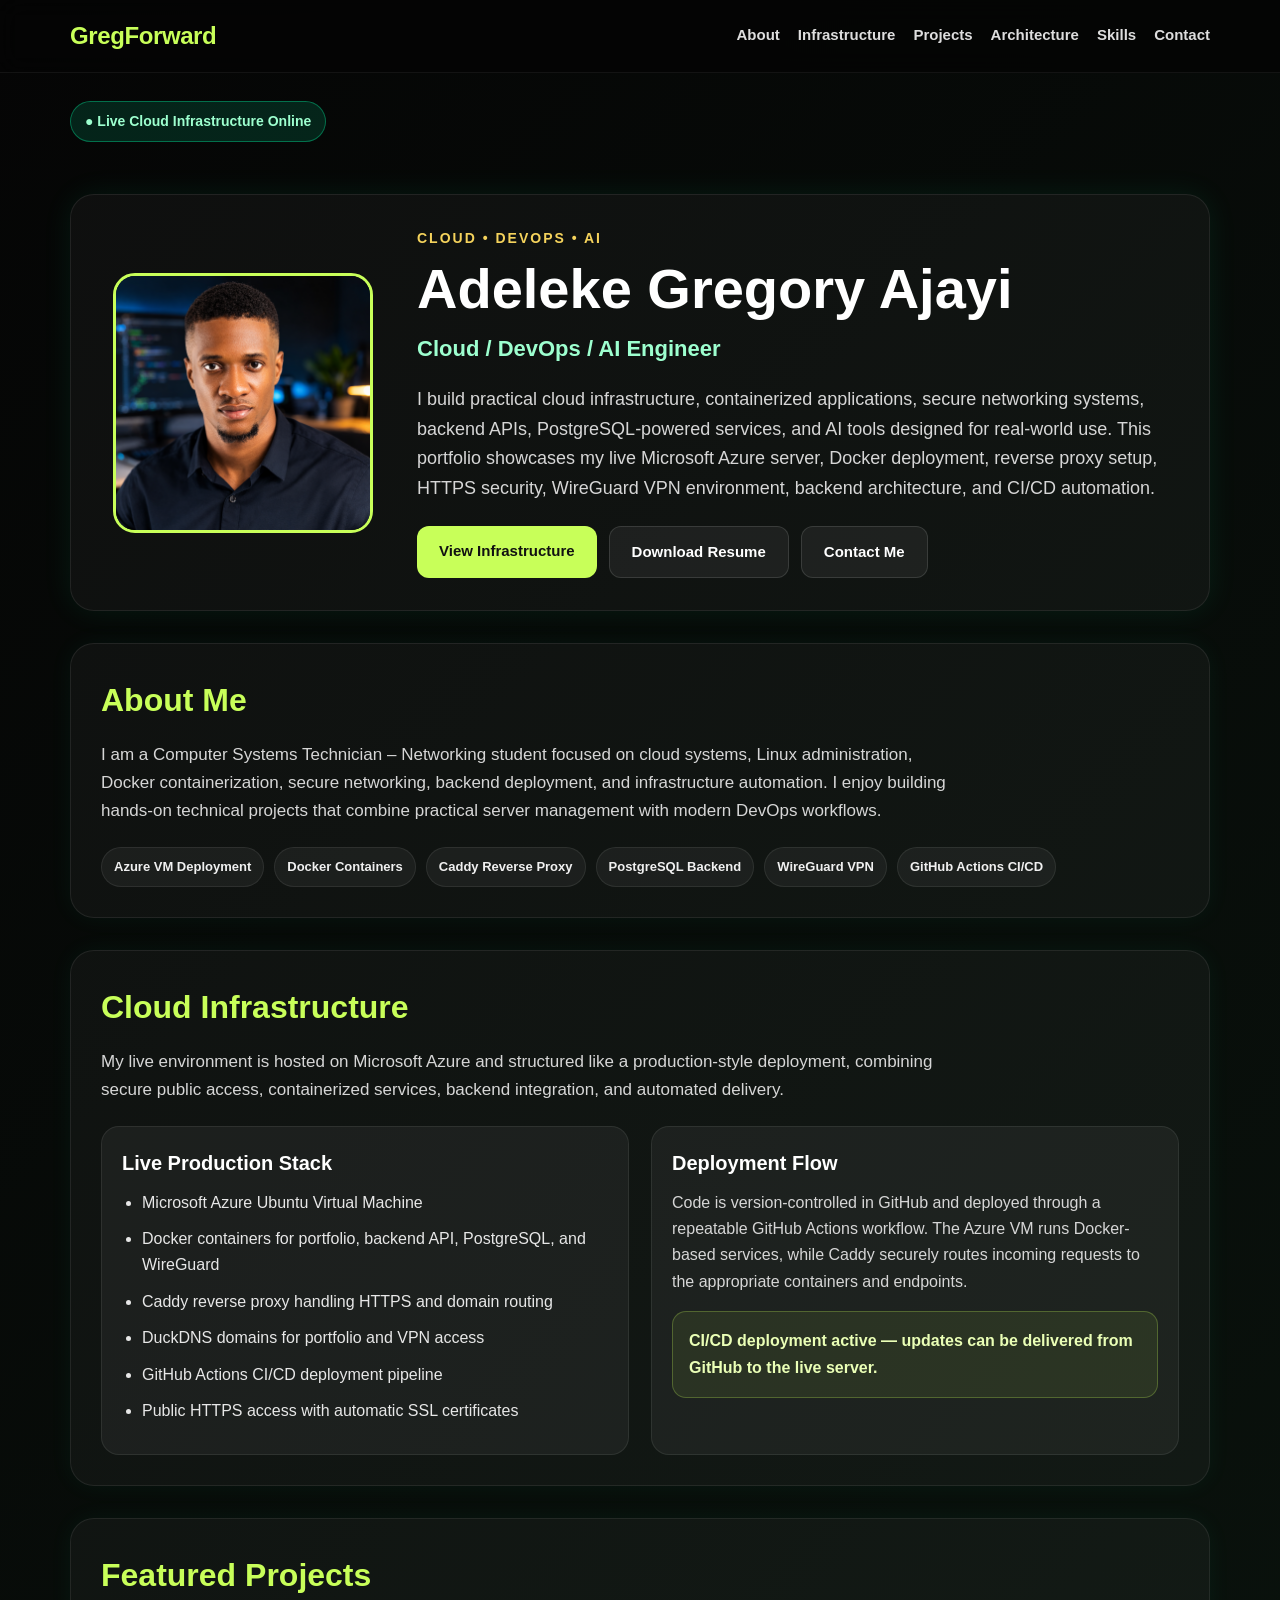
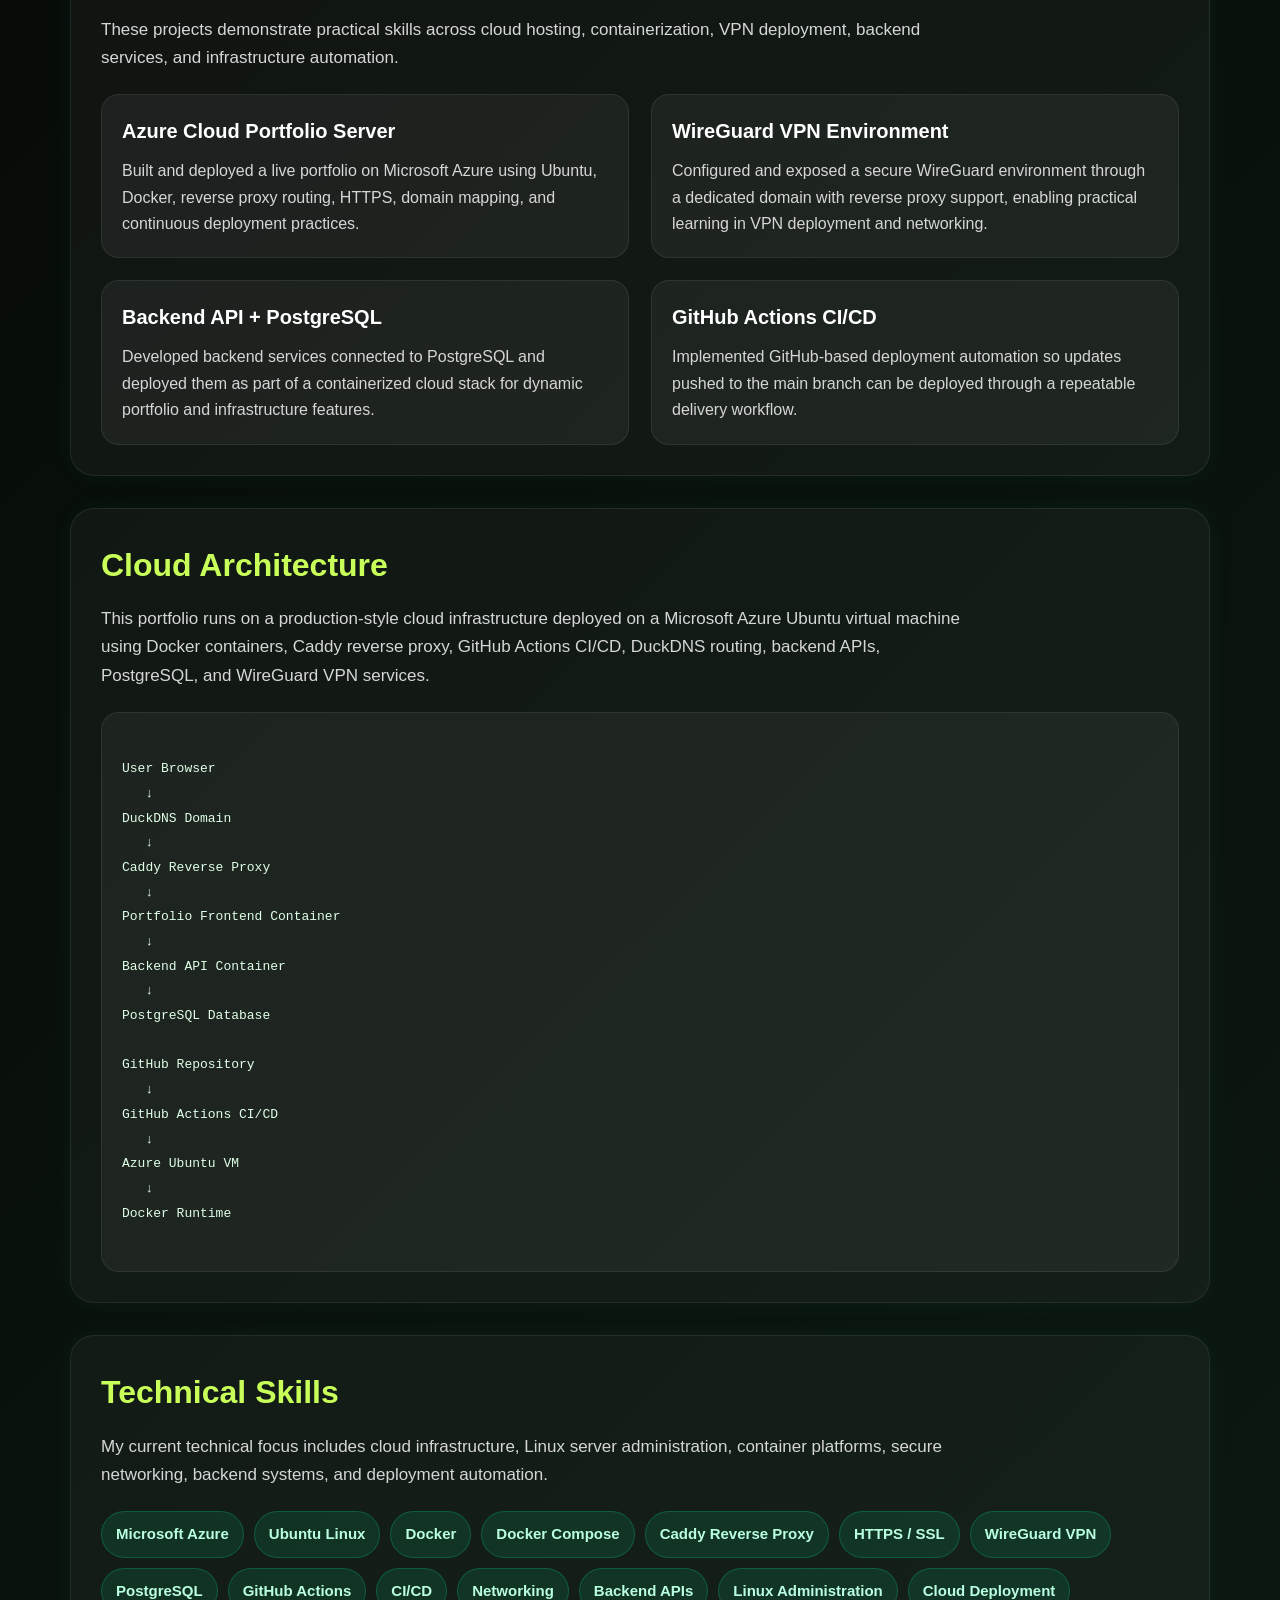
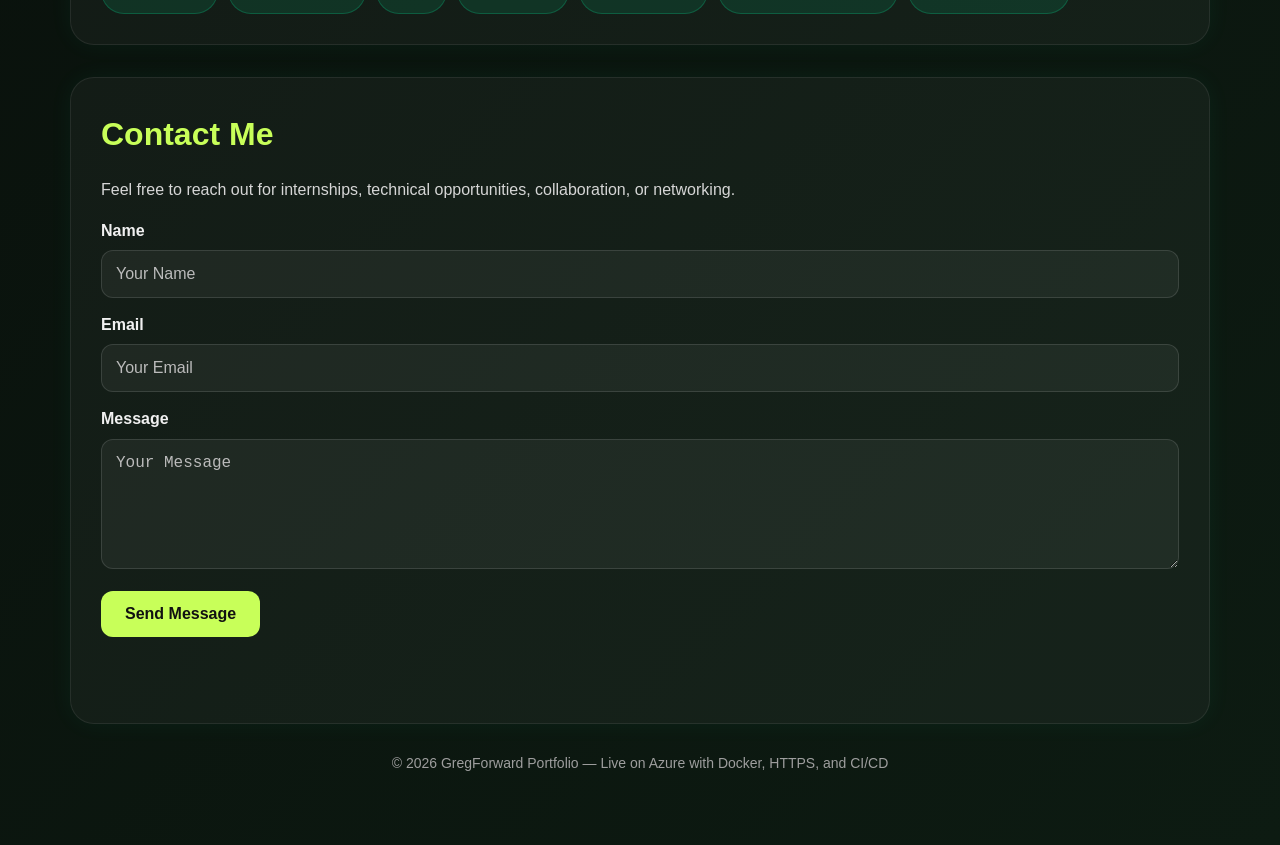
==== commit 1dbe70ea: "Fix Caddy API routing and finalize portfolio" ====
--- a/index.html
+++ b/index.html
@@ -591,19 +591,37 @@
     </section>
 
     <section id="cloud-architecture">
-      <h2>Cloud Architecture</h2>
-      <p class="section-lead">
-        This portfolio runs on a production-style cloud infrastructure deployed on a Microsoft Azure Ubuntu
-        virtual machine using Docker containers, Caddy reverse proxy, GitHub Actions CI/CD, DuckDNS routing,
-        backend APIs, PostgreSQL, and WireGuard VPN services.
-      </p>
-
-      <img
-        src="./docker-containers.png"
-        alt="Cloud architecture diagram showing Azure VM, Docker containers, reverse proxy, backend API, PostgreSQL, and WireGuard services"
-        class="architecture-image"
-      />
-    </section>
+  <h2>Cloud Architecture</h2>
+  <p class="section-lead">
+    This portfolio runs on a production-style cloud infrastructure deployed on a Microsoft Azure Ubuntu
+    virtual machine using Docker containers, Caddy reverse proxy, GitHub Actions CI/CD, DuckDNS routing,
+    backend APIs, PostgreSQL, and WireGuard VPN services.
+  </p>
+
+  <div class="card" style="margin-top: 18px;">
+    <div style="font-family: monospace; white-space: pre-wrap; color: #dfffe8; line-height: 1.9;">
+User Browser
+   ↓
+DuckDNS Domain
+   ↓
+Caddy Reverse Proxy
+   ↓
+Portfolio Frontend Container
+   ↓
+Backend API Container
+   ↓
+PostgreSQL Database
+
+GitHub Repository
+   ↓
+GitHub Actions CI/CD
+   ↓
+Azure Ubuntu VM
+   ↓
+Docker Runtime
+    </div>
+  </div>
+</section>
 
     <section id="skills">
       <h2>Technical Skills</h2>
@@ -658,62 +676,64 @@
   </main>
 
   <script>
-    const form = document.getElementById("contact-form");
-    const status = document.getElementById("form-status");
-    const submitBtn = document.getElementById("submit-btn");
-
-    form.addEventListener("submit", async function (e) {
-      e.preventDefault();
-
-      const data = {
-        name: document.getElementById("name").value.trim(),
-        email: document.getElementById("email").value.trim(),
-        message: document.getElementById("message").value.trim()
-      };
-
-      if (!data.name || !data.email || !data.message) {
+  const form = document.getElementById("contact-form");
+  const status = document.getElementById("form-status");
+  const submitBtn = document.getElementById("submit-btn");
+
+  form.addEventListener("submit", async function (e) {
+    e.preventDefault();
+
+    const data = {
+      name: document.getElementById("name").value.trim(),
+      email: document.getElementById("email").value.trim(),
+      message: document.getElementById("message").value.trim()
+    };
+
+    if (!data.name || !data.email || !data.message) {
+      status.style.color = "#ffb3b3";
+      status.innerText = "Please complete all fields before sending.";
+      return;
+    }
+
+    submitBtn.disabled = true;
+    submitBtn.innerText = "Sending...";
+    status.style.color = "#9dffcf";
+    status.innerText = "Sending message...";
+
+    try {
+      const response = await fetch("/api/contact", {
+        method: "POST",
+        headers: {
+          "Content-Type": "application/json"
+        },
+        body: JSON.stringify(data)
+      });
+
+      const text = await response.text();
+
+      let result = {};
+      try {
+        result = JSON.parse(text);
+      } catch {
+        result = { message: text || "Unexpected server response." };
+      }
+
+      if (response.ok) {
+        status.style.color = "#9dffcf";
+        status.innerText = result.message || "Message sent successfully.";
+        form.reset();
+      } else {
         status.style.color = "#ffb3b3";
-        status.innerText = "Please complete all fields before sending.";
-        return;
-      }
-
-      submitBtn.disabled = true;
-      submitBtn.innerText = "Sending...";
-      status.style.color = "#9dffcf";
-      status.innerText = "Sending message...";
-
-      try {
-        const response = await fetch("/api/contact", {
-          method: "POST",
-          headers: {
-            "Content-Type": "application/json"
-          },
-          body: JSON.stringify(data)
-        });
-
-        let result = {};
-        try {
-          result = await response.json();
-        } catch (jsonError) {
-          result = {};
-        }
-
-        if (response.ok) {
-          status.style.color = "#9dffcf";
-          status.innerText = result.message || "Message sent successfully.";
-          form.reset();
-        } else {
-          status.style.color = "#ffb3b3";
-          status.innerText = result.message || "Unable to send message right now.";
-        }
-      } catch (error) {
-        status.style.color = "#ffb3b3";
-        status.innerText = "Network error. Please try again.";
-      } finally {
-        submitBtn.disabled = false;
-        submitBtn.innerText = "Send Message";
-      }
-    });
-  </script>
+        status.innerText = result.message || `Request failed with status ${response.status}.`;
+      }
+    } catch (error) {
+      status.style.color = "#ffb3b3";
+      status.innerText = "Network error. Please try again.";
+    } finally {
+      submitBtn.disabled = false;
+      submitBtn.innerText = "Send Message";
+    }
+  });
+</script>
 </body>
 </html>
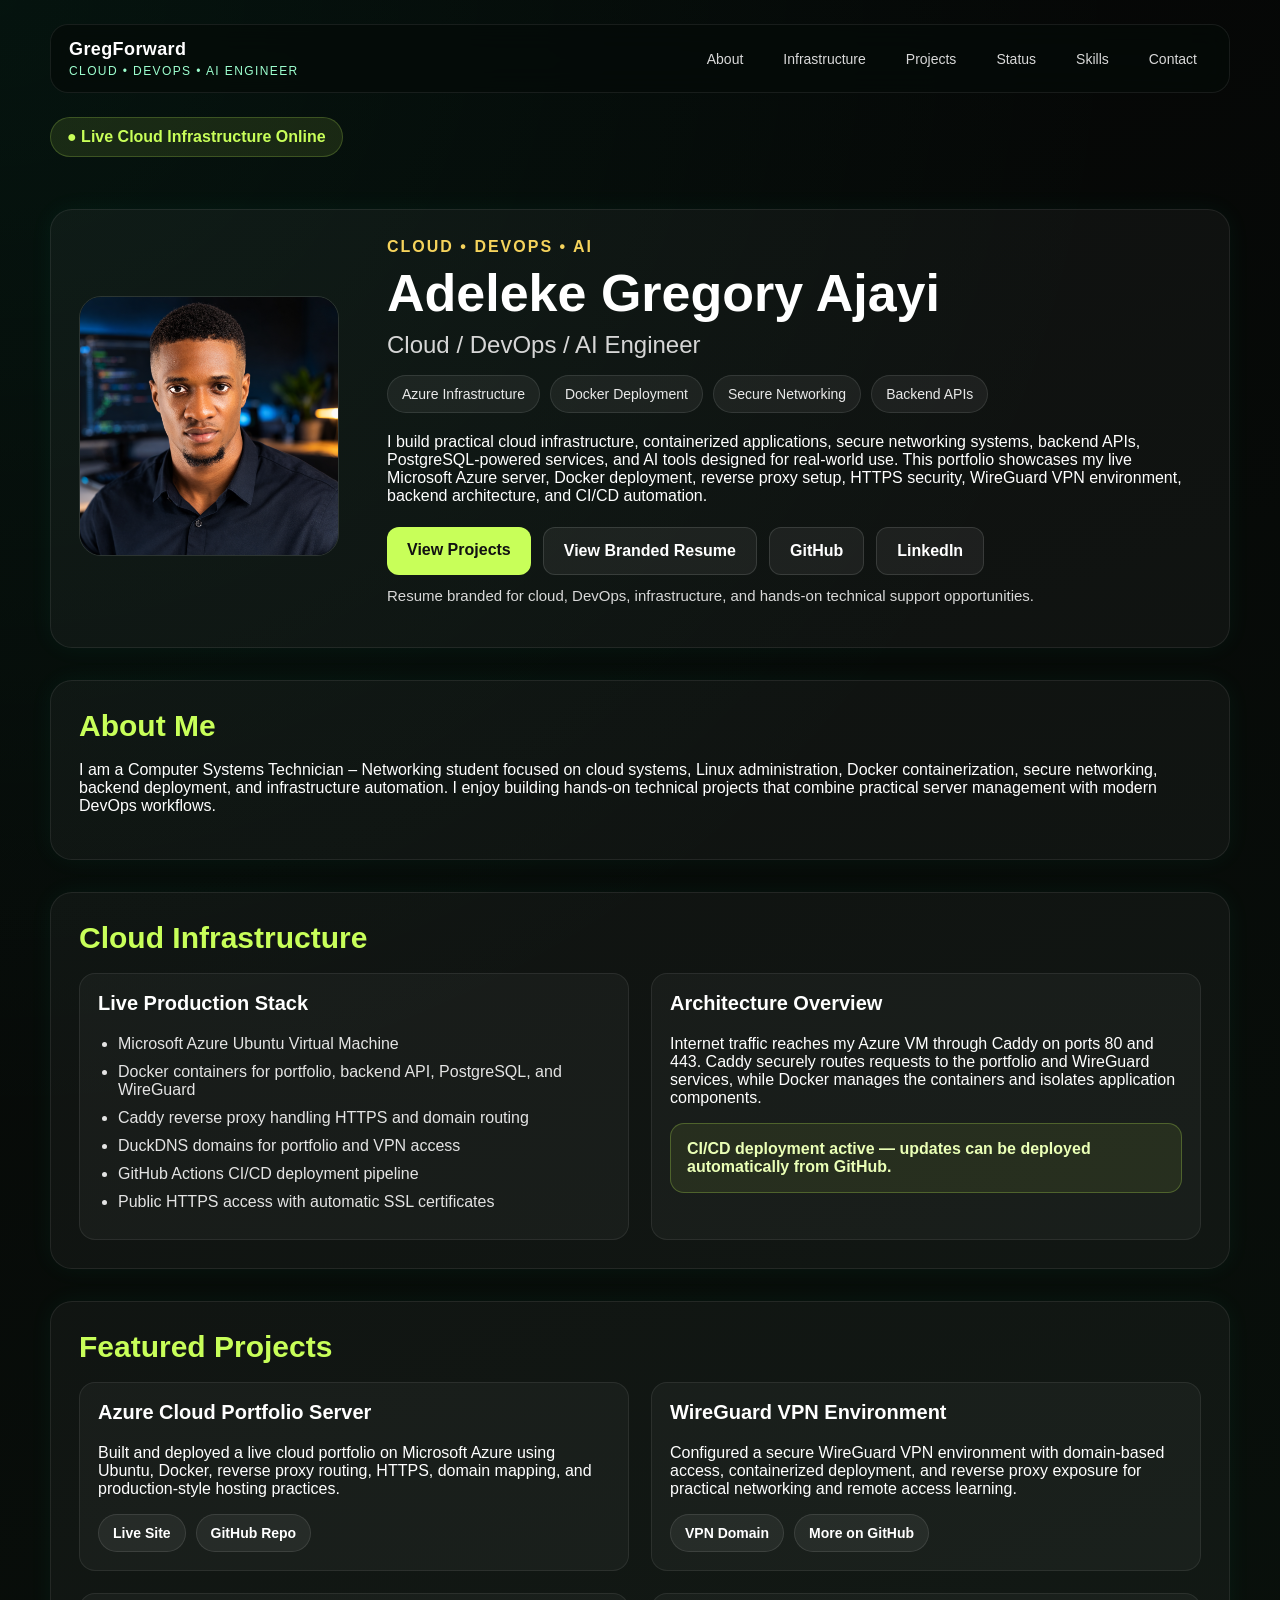
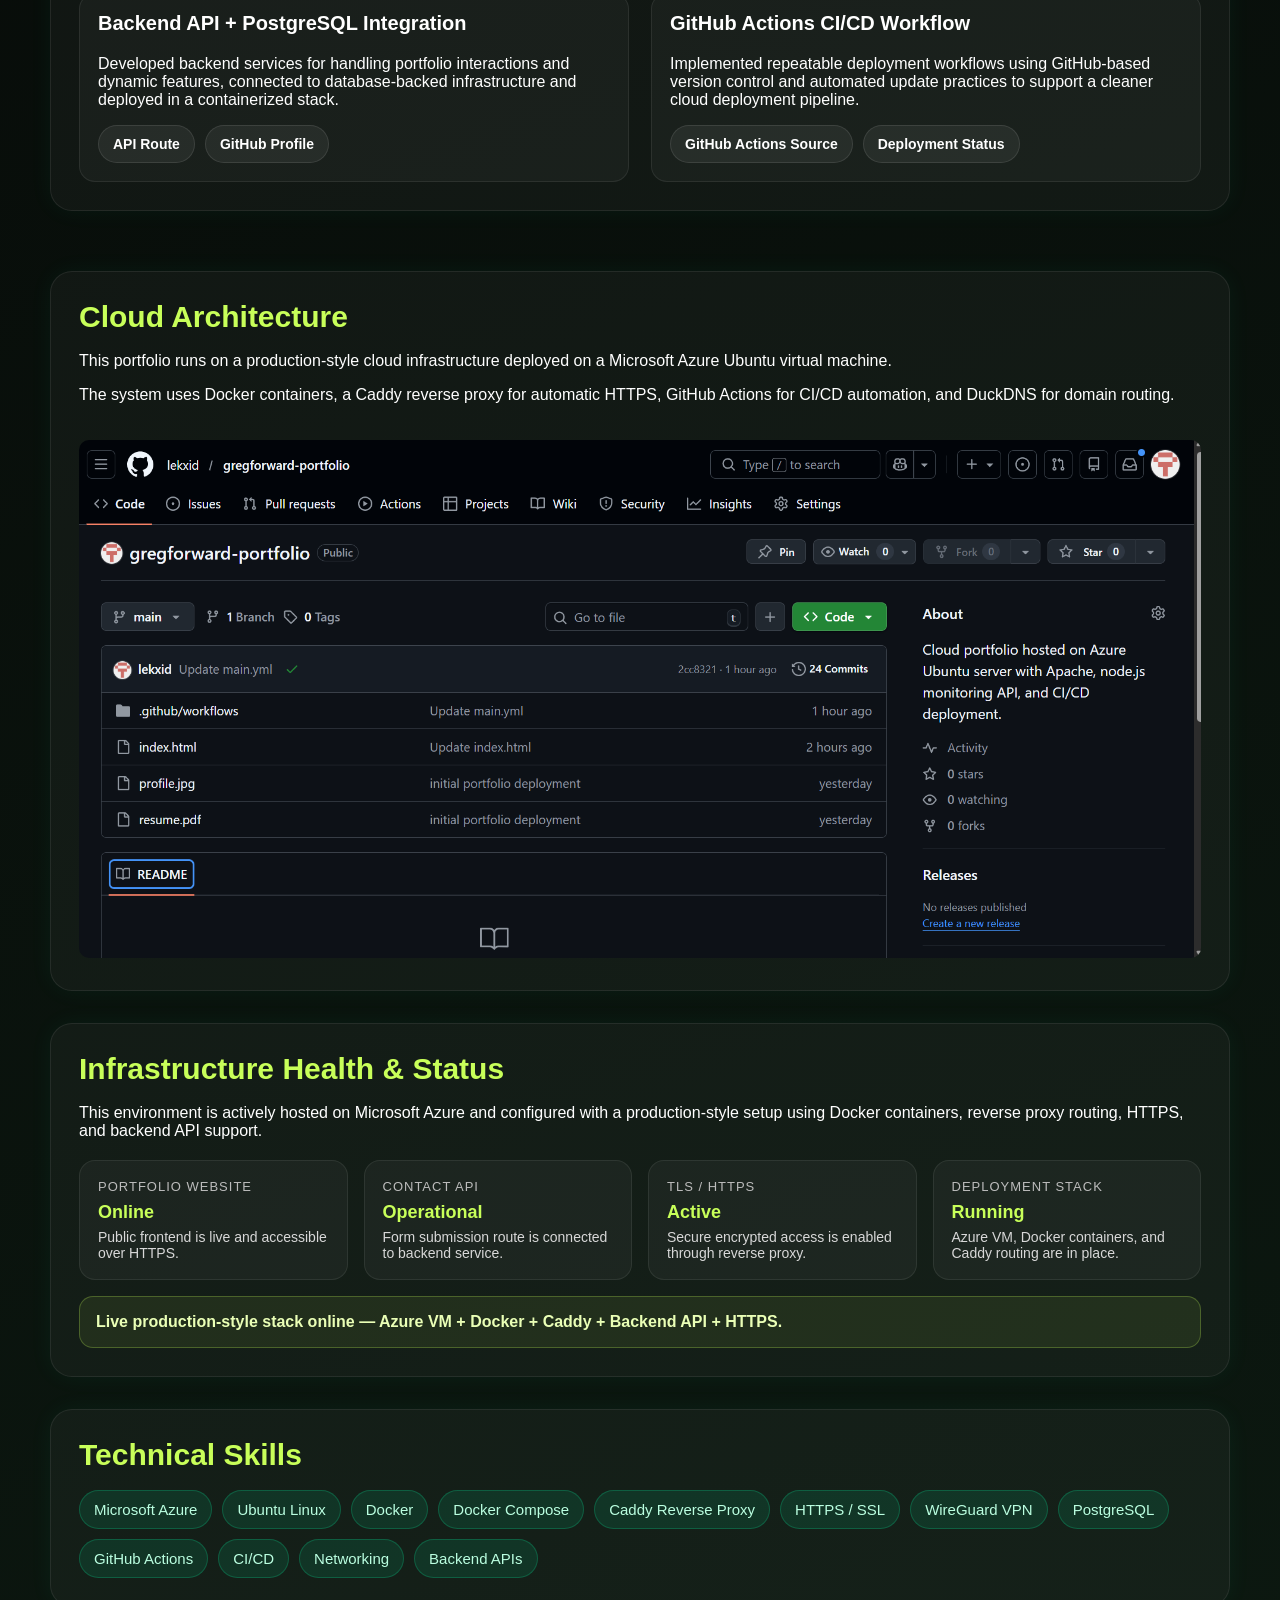
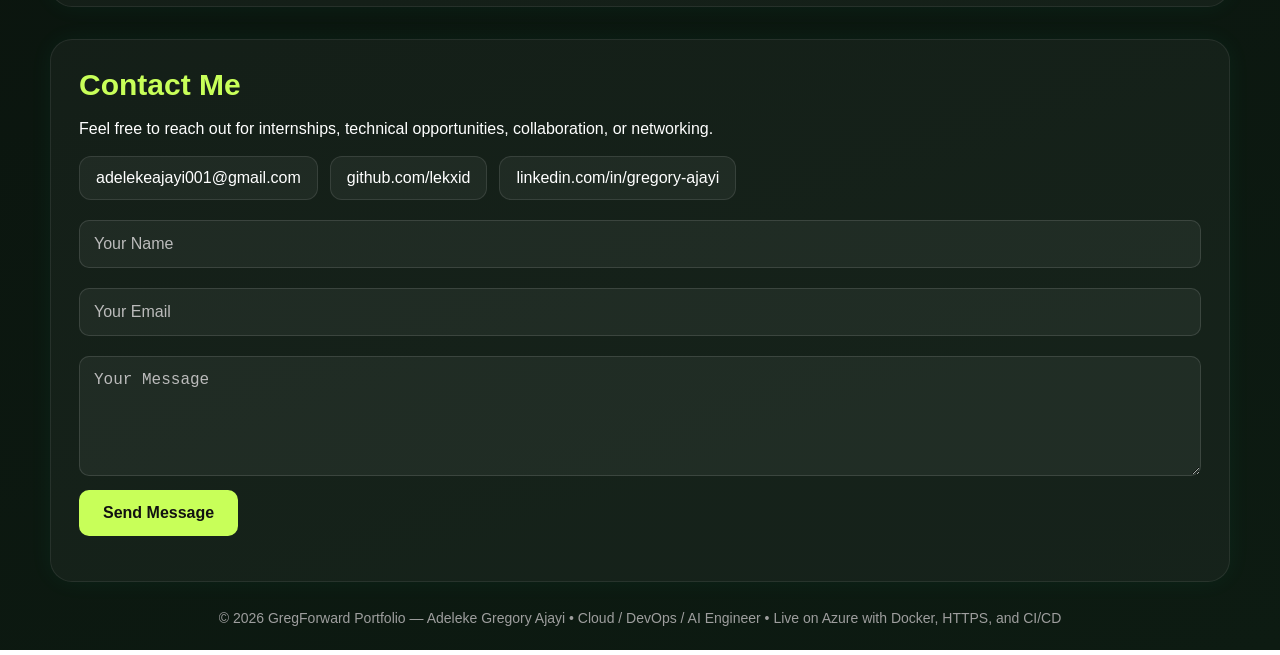
==== commit 97c84370: "Add project cards, social links, health status, mobile nav, and branded contact section" ====
--- a/index.html
+++ b/index.html
@@ -39,160 +39,159 @@
     html, body {
       margin: 0;
       padding: 0;
+      font-family: Arial, Helvetica, sans-serif;
+      background:
+        radial-gradient(circle at top left, rgba(0, 255, 170, 0.06), transparent 28%),
+        linear-gradient(160deg, var(--bg-1), var(--bg-2));
+      color: var(--text);
     }
 
     body {
-      font-family: Arial, sans-serif;
-      background: linear-gradient(135deg, var(--bg-1), var(--bg-2));
-      color: var(--text);
-      line-height: 1.65;
-    }
-
-    img {
-      max-width: 100%;
-      display: block;
-    }
-
-    a {
-      color: inherit;
-      text-decoration: none;
-    }
-
-    .site-header {
+      padding: 24px;
+    }
+
+    .container {
+      max-width: var(--max-width);
+      margin: auto;
+    }
+
+    .site-nav {
       position: sticky;
       top: 0;
-      z-index: 1000;
-      backdrop-filter: blur(12px);
-      background: rgba(5, 5, 5, 0.78);
-      border-bottom: 1px solid rgba(255, 255, 255, 0.06);
-    }
-
-    .nav {
-      max-width: var(--max-width);
-      margin: 0 auto;
-      padding: 16px 20px;
+      z-index: 50;
+      backdrop-filter: blur(14px);
+      background: rgba(5, 10, 8, 0.7);
+      border: 1px solid var(--border);
+      border-radius: 18px;
+      padding: 14px 18px;
+      margin-bottom: 24px;
       display: flex;
       align-items: center;
       justify-content: space-between;
-      gap: 18px;
+      gap: 16px;
     }
 
     .brand {
-      font-size: 24px;
+      display: flex;
+      flex-direction: column;
+      gap: 4px;
+    }
+
+    .brand-title {
+      font-size: 18px;
       font-weight: 800;
-      color: var(--accent);
-      letter-spacing: -0.4px;
-      white-space: nowrap;
+      color: #ffffff;
+      letter-spacing: 0.4px;
+    }
+
+    .brand-subtitle {
+      font-size: 12px;
+      color: var(--accent-2);
+      letter-spacing: 1.4px;
+      text-transform: uppercase;
     }
 
     .nav-links {
       display: flex;
+      align-items: center;
+      gap: 12px;
       flex-wrap: wrap;
-      gap: 18px;
-      font-size: 15px;
-      font-weight: 700;
-      color: #f1f1f1;
     }
 
     .nav-links a {
-      opacity: 0.92;
+      color: #d9d9d9;
+      font-size: 14px;
+      padding: 10px 14px;
+      border-radius: 999px;
       transition: 0.2s ease;
+      text-decoration: none;
     }
 
     .nav-links a:hover {
+      background: rgba(255, 255, 255, 0.08);
+      color: #ffffff;
+    }
+
+    .top-badge {
+      display: inline-block;
+      background: rgba(200, 255, 89, 0.1);
       color: var(--accent);
-      opacity: 1;
-    }
-
-    .container {
-      max-width: var(--max-width);
-      margin: 0 auto;
-      padding: 28px 20px 70px;
-    }
-
-    .top-badge {
-      display: inline-flex;
-      align-items: center;
-      gap: 8px;
-      background: rgba(0, 255, 170, 0.12);
-      border: 1px solid rgba(0, 255, 170, 0.35);
-      color: var(--accent-2);
-      padding: 8px 14px;
+      padding: 10px 16px;
       border-radius: 999px;
-      font-size: 14px;
+      border: 1px solid rgba(200, 255, 89, 0.2);
+      font-weight: bold;
       margin-bottom: 20px;
-      font-weight: 700;
+    }
+
+    section {
+      margin-top: 32px;
+      background: var(--panel);
+      border: 1px solid var(--border);
+      border-radius: 22px;
+      padding: 28px;
+      box-shadow: var(--shadow);
     }
 
     .hero {
       display: grid;
       grid-template-columns: 280px 1fr;
-      gap: 34px;
+      gap: 28px;
       align-items: center;
-      background: var(--panel);
-      border: 1px solid var(--border);
-      border-radius: 24px;
-      padding: 32px;
-      box-shadow: 0 0 30px rgba(0, 255, 170, 0.08);
-    }
-
-    .hero-photo {
+    }
+
+    .hero img {
       width: 100%;
       max-width: 260px;
       border-radius: 22px;
-      border: 3px solid var(--accent);
-      margin: auto;
-      object-fit: cover;
-      background: rgba(255, 255, 255, 0.03);
-    }
-
-    .hero-tag {
-      color: var(--gold);
-      font-weight: 800;
-      letter-spacing: 2px;
-      margin-bottom: 10px;
+      border: 1px solid rgba(255, 255, 255, 0.12);
+    }
+
+    h1 {
+      font-size: 52px;
+      margin: 10px 0 10px;
+      line-height: 1.05;
+    }
+
+    .subtitle {
+      font-size: 24px;
+      color: var(--muted);
+      margin-bottom: 6px;
+    }
+
+    .hero-meta {
+      display: flex;
+      flex-wrap: wrap;
+      gap: 10px;
+      margin: 16px 0 20px;
+    }
+
+    .hero-pill {
+      padding: 10px 14px;
+      border-radius: 999px;
+      background: rgba(255, 255, 255, 0.06);
+      border: 1px solid rgba(255, 255, 255, 0.1);
+      color: #e9e9e9;
       font-size: 14px;
-    }
-
-    h1 {
-      font-size: 56px;
-      line-height: 1.05;
-      margin: 0 0 12px;
-    }
-
-    .subtitle {
-      font-size: 22px;
-      color: var(--accent-2);
-      font-weight: 800;
-      margin-bottom: 16px;
-    }
-
-    .hero p {
-      font-size: 18px;
-      color: var(--muted);
-      margin-bottom: 22px;
-      max-width: 760px;
     }
 
     .button-group {
       display: flex;
       flex-wrap: wrap;
       gap: 12px;
+      margin-top: 22px;
     }
 
     .btn {
       display: inline-block;
-      padding: 13px 22px;
+      padding: 14px 20px;
       border-radius: 12px;
-      font-weight: 800;
-      font-size: 15px;
+      text-decoration: none;
+      font-weight: bold;
       transition: 0.2s ease;
-      border: none;
-      cursor: pointer;
     }
 
     .btn-primary {
-      background: var(--accent);
+      background: #c8ff59;
       color: #111;
     }
 
@@ -211,28 +210,11 @@
       background: rgba(255, 255, 255, 0.1);
     }
 
-    section {
-      margin-top: 32px;
-      background: var(--panel);
-      border: 1px solid var(--border);
-      border-radius: 24px;
-      padding: 30px;
-      box-shadow: var(--shadow);
-    }
-
     h2 {
-      font-size: 32px;
+      font-size: 30px;
       margin-top: 0;
-      margin-bottom: 14px;
-      color: var(--accent);
-    }
-
-    .section-lead {
-      color: var(--muted);
-      font-size: 17px;
-      margin-top: 0;
-      margin-bottom: 22px;
-      max-width: 860px;
+      margin-bottom: 18px;
+      color: #c8ff59;
     }
 
     .grid-2 {
@@ -242,68 +224,44 @@
     }
 
     .card {
-      background: var(--panel-2);
-      border: 1px solid var(--border);
-      border-radius: 18px;
-      padding: 20px;
+      background: rgba(255, 255, 255, 0.035);
+      border: 1px solid rgba(255, 255, 255, 0.08);
+      border-radius: 16px;
+      padding: 18px;
     }
 
     .card h3 {
       margin-top: 0;
-      margin-bottom: 10px;
       color: #ffffff;
       font-size: 20px;
     }
 
-    .card p {
-      color: var(--muted);
-      margin: 0;
-    }
-
-    .infra-list {
-      padding-left: 20px;
-      margin: 0;
-    }
-
-    .infra-list li {
-      margin-bottom: 10px;
-      color: #e7e7e7;
-    }
-
-    .status-box {
-      background: var(--ok-bg);
-      border: 1px solid var(--ok-border);
-      color: var(--ok-text);
-      padding: 16px;
-      border-radius: 14px;
-      font-weight: 800;
-      margin-top: 16px;
-    }
-
-    .badge-row {
+    .project-links {
       display: flex;
       flex-wrap: wrap;
       gap: 10px;
       margin-top: 14px;
     }
 
-    .mini-badge {
-      display: inline-block;
-      padding: 8px 12px;
+    .project-link {
+      display: inline-flex;
+      align-items: center;
+      gap: 8px;
+      padding: 10px 14px;
       border-radius: 999px;
-      background: rgba(255, 255, 255, 0.05);
-      border: 1px solid rgba(255, 255, 255, 0.08);
-      color: #f0f0f0;
-      font-size: 13px;
-      font-weight: 700;
-    }
-
-    .architecture-image {
-      width: 100%;
-      border-radius: 16px;
-      border: 1px solid rgba(255, 255, 255, 0.08);
-      margin-top: 18px;
-      background: rgba(255, 255, 255, 0.02);
+      background: rgba(255, 255, 255, 0.06);
+      border: 1px solid rgba(255, 255, 255, 0.1);
+      color: #ffffff;
+      font-size: 14px;
+      font-weight: 600;
+      text-decoration: none;
+      transition: 0.2s ease;
+    }
+
+    .project-link:hover {
+      background: rgba(200, 255, 89, 0.12);
+      border-color: rgba(200, 255, 89, 0.28);
+      color: #c8ff59;
     }
 
     .skills {
@@ -319,36 +277,99 @@
       border: 1px solid rgba(0, 255, 170, 0.2);
       color: #bafee0;
       font-size: 15px;
-      font-weight: 700;
-    }
-
-    .contact-note {
-      color: var(--muted);
+    }
+
+    .infra-list {
+      padding-left: 20px;
+      margin: 0;
+    }
+
+    .infra-list li {
+      margin-bottom: 10px;
+      color: #e4e4e4;
+    }
+
+    .status-box {
+      background: var(--ok-bg);
+      border: 1px solid var(--ok-border);
+      color: var(--ok-text);
+      padding: 16px;
+      border-radius: 14px;
+      font-weight: bold;
+      margin-top: 16px;
+    }
+
+    .status-grid {
+      display: grid;
+      grid-template-columns: repeat(4, 1fr);
+      gap: 16px;
+      margin-top: 20px;
+    }
+
+    .status-card {
+      background: rgba(255, 255, 255, 0.04);
+      border: 1px solid rgba(255, 255, 255, 0.08);
+      border-radius: 16px;
+      padding: 18px;
+    }
+
+    .status-label {
+      color: #bcbcbc;
+      font-size: 13px;
       margin-bottom: 8px;
+      text-transform: uppercase;
+      letter-spacing: 1px;
+    }
+
+    .status-value {
+      font-size: 18px;
+      font-weight: 800;
+      color: #c8ff59;
+      margin-bottom: 6px;
+    }
+
+    .status-note {
+      color: #d8d8d8;
+      font-size: 14px;
+    }
+
+    .contact-links {
+      display: flex;
+      flex-wrap: wrap;
+      gap: 12px;
+      margin: 18px 0 6px;
+    }
+
+    .contact-chip {
+      display: inline-flex;
+      align-items: center;
+      gap: 8px;
+      padding: 12px 16px;
+      border-radius: 12px;
+      background: rgba(255, 255, 255, 0.05);
+      border: 1px solid rgba(255, 255, 255, 0.1);
+      color: #ffffff;
+      text-decoration: none;
+      transition: 0.2s ease;
+    }
+
+    .contact-chip:hover {
+      background: rgba(255, 255, 255, 0.09);
     }
 
     form {
       margin-top: 10px;
     }
 
-    label {
-      display: block;
-      font-weight: 700;
-      margin-top: 14px;
-      margin-bottom: 6px;
-      color: #f1f1f1;
-    }
-
-    input,
-    textarea {
+    input, textarea {
       width: 100%;
       padding: 14px;
-      border-radius: 12px;
+      margin: 10px 0;
+      border-radius: 10px;
       border: 1px solid rgba(255, 255, 255, 0.12);
       background: rgba(255, 255, 255, 0.05);
       color: white;
       font-size: 16px;
-      outline: none;
     }
 
     input::placeholder,
@@ -356,46 +377,34 @@
       color: #bbbbbb;
     }
 
-    input:focus,
-    textarea:focus {
-      border-color: rgba(200, 255, 89, 0.5);
-      box-shadow: 0 0 0 3px rgba(200, 255, 89, 0.08);
-    }
-
-    textarea {
-      resize: vertical;
-      min-height: 130px;
-    }
-
-    button[type="submit"] {
-      margin-top: 14px;
+    button {
       padding: 14px 24px;
-      background: var(--accent);
+      background: #c8ff59;
       color: #111;
       border: none;
-      border-radius: 12px;
+      border-radius: 10px;
       cursor: pointer;
       font-size: 16px;
-      font-weight: 800;
+      font-weight: bold;
       transition: 0.2s ease;
     }
 
-    button[type="submit"]:hover {
+    button:hover {
       opacity: 0.95;
       transform: translateY(-1px);
     }
 
-    button[type="submit"]:disabled {
-      opacity: 0.7;
-      cursor: not-allowed;
-      transform: none;
-    }
-
     #form-status {
       margin-top: 16px;
-      font-size: 16px;
-      font-weight: 800;
-      min-height: 24px;
+      font-size: 17px;
+      color: #9dffcf;
+      font-weight: bold;
+    }
+
+    .resume-note {
+      margin-top: 12px;
+      color: #d8d8d8;
+      font-size: 15px;
     }
 
     footer {
@@ -405,19 +414,32 @@
       font-size: 14px;
     }
 
-    @media (max-width: 980px) {
+    @media (max-width: 1000px) {
+      .status-grid {
+        grid-template-columns: 1fr 1fr;
+      }
+    }
+
+    @media (max-width: 850px) {
       .hero,
       .grid-2 {
         grid-template-columns: 1fr;
       }
 
-      .nav {
+      .site-nav {
+        align-items: flex-start;
         flex-direction: column;
-        align-items: flex-start;
       }
 
       .nav-links {
-        gap: 12px;
+        width: 100%;
+        overflow-x: auto;
+        flex-wrap: nowrap;
+        padding-bottom: 4px;
+      }
+
+      .nav-links a {
+        white-space: nowrap;
       }
 
       h1 {
@@ -429,55 +451,56 @@
       }
     }
 
-    @media (max-width: 640px) {
-      .container {
-        padding: 20px 14px 50px;
-      }
-
-      .hero,
-      section {
-        padding: 22px;
-      }
-
-      h2 {
-        font-size: 28px;
-      }
-
-      .hero p,
-      .section-lead,
-      .card p {
-        font-size: 16px;
+    @media (max-width: 600px) {
+      .status-grid {
+        grid-template-columns: 1fr;
+      }
+
+      .contact-links {
+        flex-direction: column;
       }
     }
   </style>
 </head>
 <body>
-  <header class="site-header">
-    <nav class="nav">
-      <div class="brand">GregForward</div>
+  <div class="container">
+    <nav class="site-nav">
+      <div class="brand">
+        <div class="brand-title">GregForward</div>
+        <div class="brand-subtitle">Cloud • DevOps • AI Engineer</div>
+      </div>
+
       <div class="nav-links">
         <a href="#about">About</a>
         <a href="#infrastructure">Infrastructure</a>
         <a href="#projects">Projects</a>
-        <a href="#cloud-architecture">Architecture</a>
+        <a href="#health">Status</a>
         <a href="#skills">Skills</a>
         <a href="#contact">Contact</a>
       </div>
     </nav>
-  </header>
-
-  <main class="container">
+
     <div class="top-badge">● Live Cloud Infrastructure Online</div>
 
     <section class="hero">
       <div>
-        <img class="hero-photo" src="profile.jpg" alt="Portrait of Adeleke Gregory Ajayi" />
+        <img src="profile.jpg" alt="GregForward Profile Photo" />
       </div>
 
       <div>
-        <div class="hero-tag">CLOUD • DEVOPS • AI</div>
+        <div style="color:#f5d35c; font-weight:bold; letter-spacing:2px; margin-bottom:10px;">
+          CLOUD • DEVOPS • AI
+        </div>
+
         <h1>Adeleke Gregory Ajayi</h1>
         <div class="subtitle">Cloud / DevOps / AI Engineer</div>
+
+        <div class="hero-meta">
+          <div class="hero-pill">Azure Infrastructure</div>
+          <div class="hero-pill">Docker Deployment</div>
+          <div class="hero-pill">Secure Networking</div>
+          <div class="hero-pill">Backend APIs</div>
+        </div>
 
         <p>
           I build practical cloud infrastructure, containerized applications, secure networking systems,
@@ -487,39 +510,29 @@
         </p>
 
         <div class="button-group">
-          <a class="btn btn-primary" href="#infrastructure">View Infrastructure</a>
-          <a class="btn btn-secondary" href="resume.pdf" target="_blank" rel="noopener noreferrer">Download Resume</a>
-          <a class="btn btn-secondary" href="#contact">Contact Me</a>
-        </div>
+          <a class="btn btn-primary" href="#projects">View Projects</a>
+          <a class="btn btn-secondary" href="resume.pdf" target="_blank">View Branded Resume</a>
+          <a class="btn btn-secondary" href="https://github.com/lekxid" target="_blank">GitHub</a>
+          <a class="btn btn-secondary" href="https://www.linkedin.com/in/gregory-ajayi" target="_blank">LinkedIn</a>
+        </div>
+
+        <p class="resume-note">
+          Resume branded for cloud, DevOps, infrastructure, and hands-on technical support opportunities.
+        </p>
       </div>
     </section>
 
     <section id="about">
       <h2>About Me</h2>
-      <p class="section-lead">
-        I am a Computer Systems Technician – Networking student focused on cloud systems,
-        Linux administration, Docker containerization, secure networking, backend deployment,
-        and infrastructure automation. I enjoy building hands-on technical projects that combine
-        practical server management with modern DevOps workflows.
+      <p>
+        I am a Computer Systems Technician – Networking student focused on cloud systems, Linux administration,
+        Docker containerization, secure networking, backend deployment, and infrastructure automation.
+        I enjoy building hands-on technical projects that combine practical server management with modern DevOps workflows.
       </p>
-
-      <div class="badge-row">
-        <span class="mini-badge">Azure VM Deployment</span>
-        <span class="mini-badge">Docker Containers</span>
-        <span class="mini-badge">Caddy Reverse Proxy</span>
-        <span class="mini-badge">PostgreSQL Backend</span>
-        <span class="mini-badge">WireGuard VPN</span>
-        <span class="mini-badge">GitHub Actions CI/CD</span>
-      </div>
     </section>
 
     <section id="infrastructure">
       <h2>Cloud Infrastructure</h2>
-      <p class="section-lead">
-        My live environment is hosted on Microsoft Azure and structured like a production-style deployment,
-        combining secure public access, containerized services, backend integration, and automated delivery.
-      </p>
-
       <div class="grid-2">
         <div class="card">
           <h3>Live Production Stack</h3>
@@ -534,15 +547,14 @@
         </div>
 
         <div class="card">
-          <h3>Deployment Flow</h3>
+          <h3>Architecture Overview</h3>
           <p>
-            Code is version-controlled in GitHub and deployed through a repeatable GitHub Actions workflow.
-            The Azure VM runs Docker-based services, while Caddy securely routes incoming requests to the
-            appropriate containers and endpoints.
+            Internet traffic reaches my Azure VM through Caddy on ports 80 and 443.
+            Caddy securely routes requests to the portfolio and WireGuard services,
+            while Docker manages the containers and isolates application components.
           </p>
-
           <div class="status-box">
-            CI/CD deployment active — updates can be delivered from GitHub to the live server.
+            CI/CD deployment active — updates can be deployed automatically from GitHub.
           </div>
         </div>
       </div>
@@ -550,86 +562,114 @@
 
     <section id="projects">
       <h2>Featured Projects</h2>
-      <p class="section-lead">
-        These projects demonstrate practical skills across cloud hosting, containerization,
-        VPN deployment, backend services, and infrastructure automation.
-      </p>
-
       <div class="grid-2">
         <div class="card">
           <h3>Azure Cloud Portfolio Server</h3>
           <p>
-            Built and deployed a live portfolio on Microsoft Azure using Ubuntu, Docker, reverse proxy routing,
-            HTTPS, domain mapping, and continuous deployment practices.
+            Built and deployed a live cloud portfolio on Microsoft Azure using Ubuntu, Docker,
+            reverse proxy routing, HTTPS, domain mapping, and production-style hosting practices.
           </p>
+          <div class="project-links">
+            <a class="project-link" href="https://gregforward.duckdns.org" target="_blank">Live Site</a>
+            <a class="project-link" href="https://github.com/lekxid/gregforward-portfolio" target="_blank">GitHub Repo</a>
+          </div>
         </div>
 
         <div class="card">
           <h3>WireGuard VPN Environment</h3>
           <p>
-            Configured and exposed a secure WireGuard environment through a dedicated domain with reverse proxy support,
-            enabling practical learning in VPN deployment and networking.
+            Configured a secure WireGuard VPN environment with domain-based access, containerized deployment,
+            and reverse proxy exposure for practical networking and remote access learning.
           </p>
+          <div class="project-links">
+            <a class="project-link" href="https://spiritlove.duckdns.org" target="_blank">VPN Domain</a>
+            <a class="project-link" href="https://github.com/lekxid" target="_blank">More on GitHub</a>
+          </div>
         </div>
 
         <div class="card">
-          <h3>Backend API + PostgreSQL</h3>
+          <h3>Backend API + PostgreSQL Integration</h3>
           <p>
-            Developed backend services connected to PostgreSQL and deployed them as part of a containerized cloud stack
-            for dynamic portfolio and infrastructure features.
+            Developed backend services for handling portfolio interactions and dynamic features,
+            connected to database-backed infrastructure and deployed in a containerized stack.
           </p>
+          <div class="project-links">
+            <a class="project-link" href="https://gregforward.duckdns.org/api/contact" target="_blank">API Route</a>
+            <a class="project-link" href="https://github.com/lekxid" target="_blank">GitHub Profile</a>
+          </div>
         </div>
 
         <div class="card">
-          <h3>GitHub Actions CI/CD</h3>
+          <h3>GitHub Actions CI/CD Workflow</h3>
           <p>
-            Implemented GitHub-based deployment automation so updates pushed to the main branch can be deployed
-            through a repeatable delivery workflow.
+            Implemented repeatable deployment workflows using GitHub-based version control and automated
+            update practices to support a cleaner cloud deployment pipeline.
           </p>
+          <div class="project-links">
+            <a class="project-link" href="https://github.com/lekxid" target="_blank">GitHub Actions Source</a>
+            <a class="project-link" href="#health">Deployment Status</a>
+          </div>
         </div>
       </div>
     </section>
 
-    <section id="cloud-architecture">
-  <h2>Cloud Architecture</h2>
-  <p class="section-lead">
-    This portfolio runs on a production-style cloud infrastructure deployed on a Microsoft Azure Ubuntu
-    virtual machine using Docker containers, Caddy reverse proxy, GitHub Actions CI/CD, DuckDNS routing,
-    backend APIs, PostgreSQL, and WireGuard VPN services.
-  </p>
-
-  <div class="card" style="margin-top: 18px;">
-    <div style="font-family: monospace; white-space: pre-wrap; color: #dfffe8; line-height: 1.9;">
-User Browser
-   ↓
-DuckDNS Domain
-   ↓
-Caddy Reverse Proxy
-   ↓
-Portfolio Frontend Container
-   ↓
-Backend API Container
-   ↓
-PostgreSQL Database
-
-GitHub Repository
-   ↓
-GitHub Actions CI/CD
-   ↓
-Azure Ubuntu VM
-   ↓
-Docker Runtime
-    </div>
-  </div>
-</section>
+    <section id="cloud-architecture" style="margin-top:60px;">
+      <h2>Cloud Architecture</h2>
+
+      <p>
+        This portfolio runs on a production-style cloud infrastructure deployed
+        on a Microsoft Azure Ubuntu virtual machine.
+      </p>
+
+      <p>
+        The system uses Docker containers, a Caddy reverse proxy for automatic
+        HTTPS, GitHub Actions for CI/CD automation, and DuckDNS for domain routing.
+      </p>
+
+      <img src="./docker-containers.png" alt="Cloud Architecture Diagram"
+        style="max-width:100%; border-radius:10px; margin-top:20px;">
+    </section>
+
+    <section id="health">
+      <h2>Infrastructure Health & Status</h2>
+      <p>
+        This environment is actively hosted on Microsoft Azure and configured with a production-style setup
+        using Docker containers, reverse proxy routing, HTTPS, and backend API support.
+      </p>
+
+      <div class="status-grid">
+        <div class="status-card">
+          <div class="status-label">Portfolio Website</div>
+          <div class="status-value">Online</div>
+          <div class="status-note">Public frontend is live and accessible over HTTPS.</div>
+        </div>
+
+        <div class="status-card">
+          <div class="status-label">Contact API</div>
+          <div class="status-value">Operational</div>
+          <div class="status-note">Form submission route is connected to backend service.</div>
+        </div>
+
+        <div class="status-card">
+          <div class="status-label">TLS / HTTPS</div>
+          <div class="status-value">Active</div>
+          <div class="status-note">Secure encrypted access is enabled through reverse proxy.</div>
+        </div>
+
+        <div class="status-card">
+          <div class="status-label">Deployment Stack</div>
+          <div class="status-value">Running</div>
+          <div class="status-note">Azure VM, Docker containers, and Caddy routing are in place.</div>
+        </div>
+      </div>
+
+      <div class="status-box">
+        Live production-style stack online — Azure VM + Docker + Caddy + Backend API + HTTPS.
+      </div>
+    </section>
 
     <section id="skills">
       <h2>Technical Skills</h2>
-      <p class="section-lead">
-        My current technical focus includes cloud infrastructure, Linux server administration,
-        container platforms, secure networking, backend systems, and deployment automation.
-      </p>
-
       <div class="skills">
         <div class="skill">Microsoft Azure</div>
         <div class="skill">Ubuntu Linux</div>
@@ -643,97 +683,95 @@
         <div class="skill">CI/CD</div>
         <div class="skill">Networking</div>
         <div class="skill">Backend APIs</div>
-        <div class="skill">Linux Administration</div>
-        <div class="skill">Cloud Deployment</div>
       </div>
     </section>
 
     <section id="contact">
       <h2>Contact Me</h2>
-      <p class="contact-note">
+      <p>
         Feel free to reach out for internships, technical opportunities, collaboration, or networking.
       </p>
 
+      <div class="contact-links">
+        <a class="contact-chip" href="mailto:adelekeajayi001@gmail.com">adelekeajayi001@gmail.com</a>
+        <a class="contact-chip" href="https://github.com/lekxid" target="_blank">github.com/lekxid</a>
+        <a class="contact-chip" href="https://www.linkedin.com/in/gregory-ajayi" target="_blank">linkedin.com/in/gregory-ajayi</a>
+      </div>
+
       <form id="contact-form">
-        <label for="name">Name</label>
-        <input type="text" id="name" name="name" placeholder="Your Name" required />
-
-        <label for="email">Email</label>
-        <input type="email" id="email" name="email" placeholder="Your Email" required />
-
-        <label for="message">Message</label>
-        <textarea id="message" name="message" placeholder="Your Message" rows="5" required></textarea>
-
-        <button type="submit" id="submit-btn">Send Message</button>
+        <input type="text" id="name" placeholder="Your Name" required />
+        <input type="email" id="email" placeholder="Your Email" required />
+        <textarea id="message" placeholder="Your Message" rows="5" required></textarea>
+        <button id="submit-btn" type="submit">Send Message</button>
       </form>
 
-      <p id="form-status" aria-live="polite"></p>
+      <p id="form-status"></p>
     </section>
 
     <footer>
-      © 2026 GregForward Portfolio — Live on Azure with Docker, HTTPS, and CI/CD
+      © 2026 GregForward Portfolio — Adeleke Gregory Ajayi • Cloud / DevOps / AI Engineer • Live on Azure with Docker, HTTPS, and CI/CD
     </footer>
-  </main>
+  </div>
 
   <script>
-  const form = document.getElementById("contact-form");
-  const status = document.getElementById("form-status");
-  const submitBtn = document.getElementById("submit-btn");
-
-  form.addEventListener("submit", async function (e) {
-    e.preventDefault();
-
-    const data = {
-      name: document.getElementById("name").value.trim(),
-      email: document.getElementById("email").value.trim(),
-      message: document.getElementById("message").value.trim()
-    };
-
-    if (!data.name || !data.email || !data.message) {
-      status.style.color = "#ffb3b3";
-      status.innerText = "Please complete all fields before sending.";
-      return;
-    }
-
-    submitBtn.disabled = true;
-    submitBtn.innerText = "Sending...";
-    status.style.color = "#9dffcf";
-    status.innerText = "Sending message...";
-
-    try {
-      const response = await fetch("/api/contact", {
-        method: "POST",
-        headers: {
-          "Content-Type": "application/json"
-        },
-        body: JSON.stringify(data)
-      });
-
-      const text = await response.text();
-
-      let result = {};
+    const form = document.getElementById("contact-form");
+    const status = document.getElementById("form-status");
+    const submitBtn = document.getElementById("submit-btn");
+
+    form.addEventListener("submit", async function (e) {
+      e.preventDefault();
+
+      const data = {
+        name: document.getElementById("name").value.trim(),
+        email: document.getElementById("email").value.trim(),
+        message: document.getElementById("message").value.trim()
+      };
+
+      if (!data.name || !data.email || !data.message) {
+        status.style.color = "#ffb3b3";
+        status.innerText = "Please complete all fields before sending.";
+        return;
+      }
+
+      submitBtn.disabled = true;
+      submitBtn.innerText = "Sending...";
+      status.style.color = "#9dffcf";
+      status.innerText = "Sending message...";
+
       try {
-        result = JSON.parse(text);
-      } catch {
-        result = { message: text || "Unexpected server response." };
-      }
-
-      if (response.ok) {
-        status.style.color = "#9dffcf";
-        status.innerText = result.message || "Message sent successfully.";
-        form.reset();
-      } else {
+        const response = await fetch("/api/contact", {
+          method: "POST",
+          headers: {
+            "Content-Type": "application/json"
+          },
+          body: JSON.stringify(data)
+        });
+
+        const text = await response.text();
+
+        let result = {};
+        try {
+          result = JSON.parse(text);
+        } catch {
+          result = { message: text || "Unexpected server response." };
+        }
+
+        if (response.ok) {
+          status.style.color = "#9dffcf";
+          status.innerText = result.message || "Message sent successfully.";
+          form.reset();
+        } else {
+          status.style.color = "#ffb3b3";
+          status.innerText = result.message || `Request failed with status ${response.status}.`;
+        }
+      } catch (error) {
         status.style.color = "#ffb3b3";
-        status.innerText = result.message || `Request failed with status ${response.status}.`;
-      }
-    } catch (error) {
-      status.style.color = "#ffb3b3";
-      status.innerText = "Network error. Please try again.";
-    } finally {
-      submitBtn.disabled = false;
-      submitBtn.innerText = "Send Message";
-    }
-  });
-</script>
+        status.innerText = "Error sending message.";
+      } finally {
+        submitBtn.disabled = false;
+        submitBtn.innerText = "Send Message";
+      }
+    });
+  </script>
 </body>
 </html>
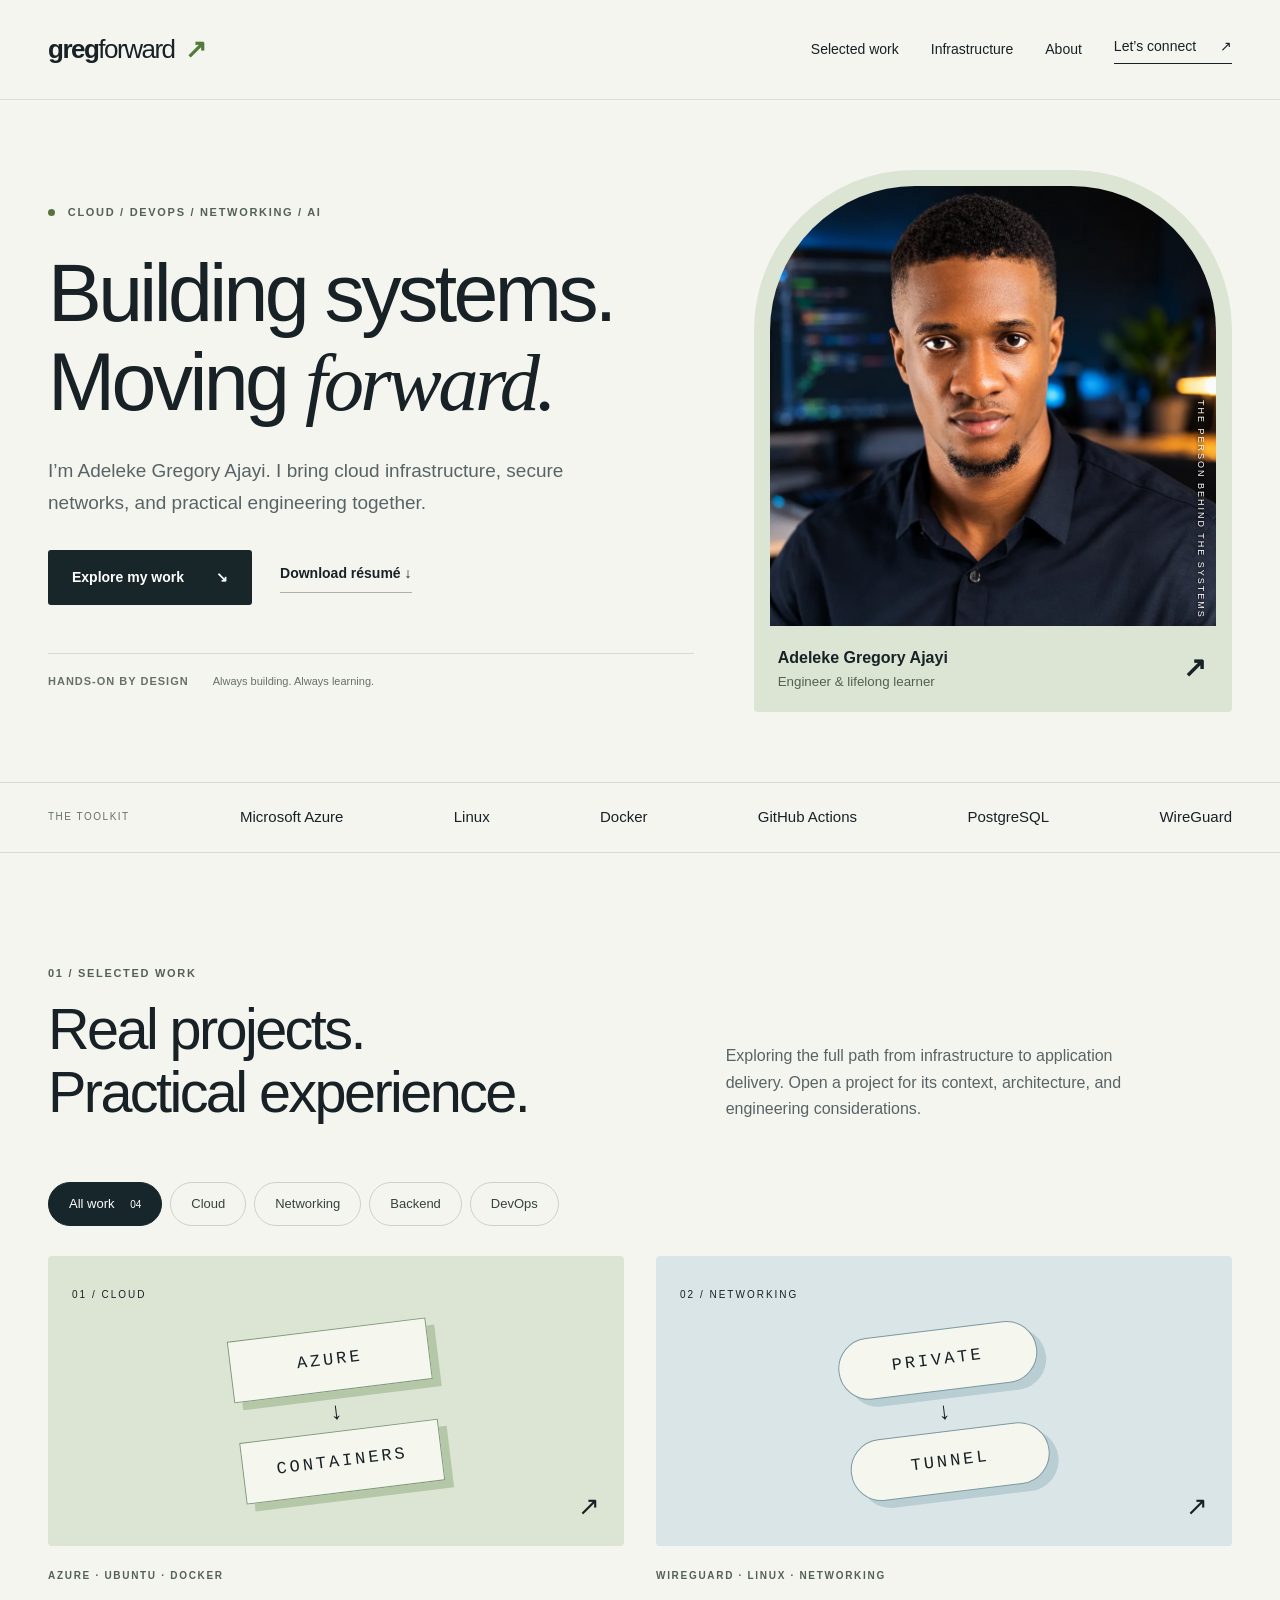
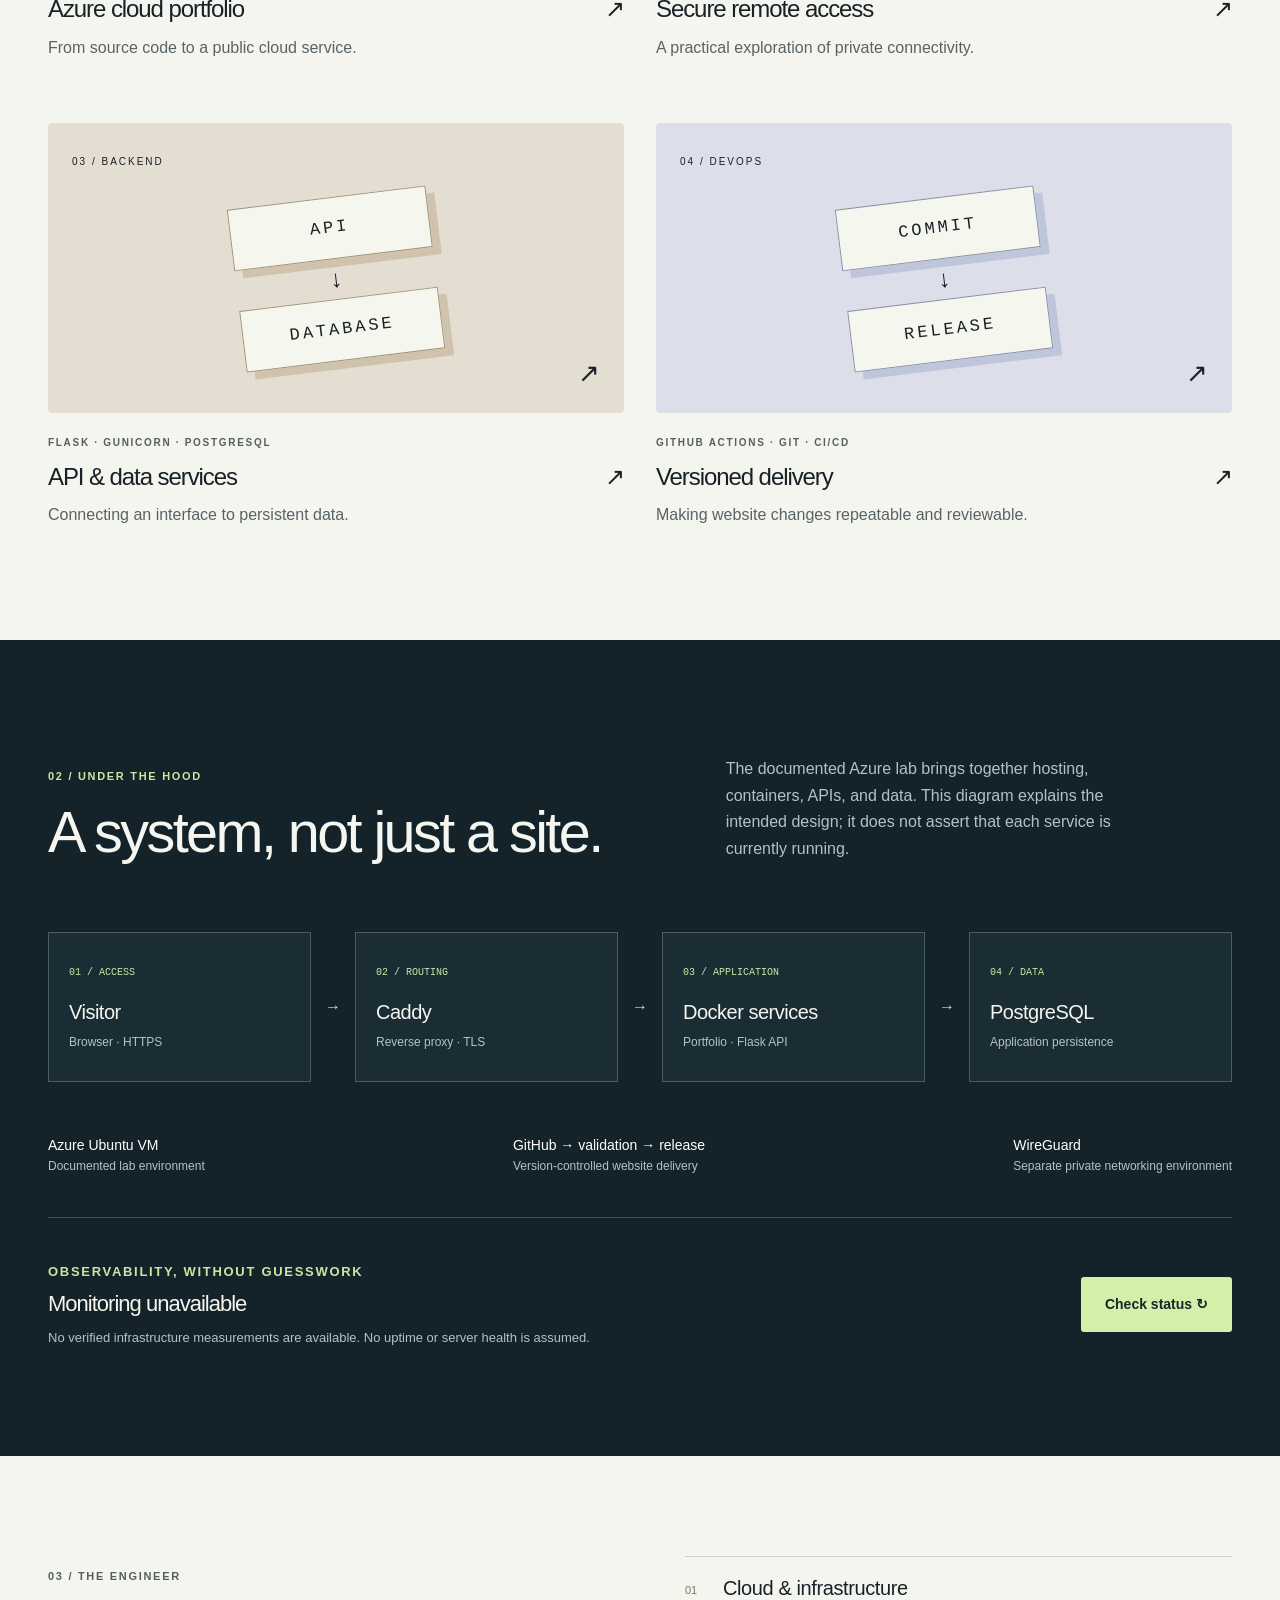
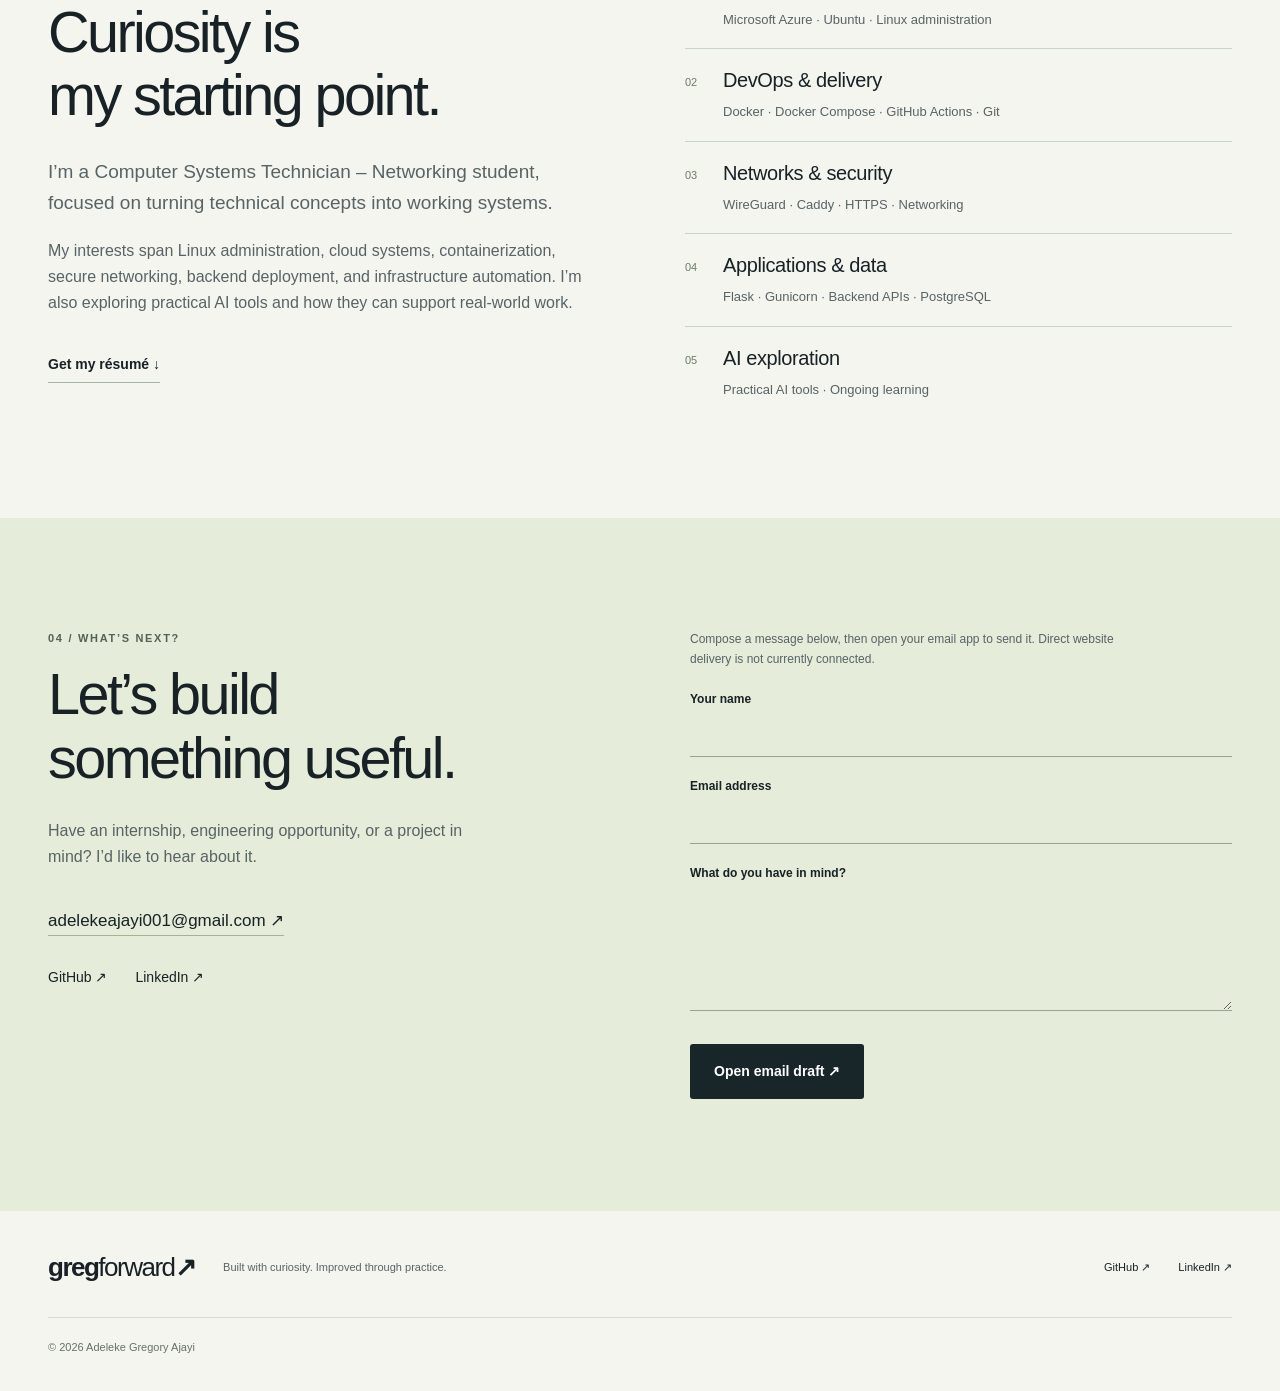
==== commit 567c058b: "Redesign portfolio and isolate validated static delivery" ====
--- a/index.html
+++ b/index.html
@@ -1,777 +1,5 @@
-<!DOCTYPE html>
-<html lang="en">
-<head>
-  <meta charset="UTF-8" />
-  <meta name="viewport" content="width=device-width, initial-scale=1.0" />
-  <title>GregForward | Cloud / DevOps / AI Engineer</title>
-  <meta
-    name="description"
-    content="GregForward portfolio showcasing live Azure cloud infrastructure, Docker containers, Caddy reverse proxy, PostgreSQL backend, WireGuard VPN, and GitHub Actions CI/CD."
-  />
-  <meta name="theme-color" content="#0b1510" />
-
-  <style>
-    * {
-      box-sizing: border-box;
-      scroll-behavior: smooth;
-    }
-
-    :root {
-      --bg-1: #050505;
-      --bg-2: #0d1b12;
-      --panel: rgba(255, 255, 255, 0.04);
-      --panel-2: rgba(255, 255, 255, 0.05);
-      --border: rgba(255, 255, 255, 0.08);
-      --text: #ffffff;
-      --muted: #d6d6d6;
-      --soft: #a7b0ab;
-      --accent: #c8ff59;
-      --accent-2: #9dffcf;
-      --gold: #f5d35c;
-      --ok-bg: rgba(200, 255, 89, 0.08);
-      --ok-border: rgba(200, 255, 89, 0.25);
-      --ok-text: #eaffb6;
-      --danger: #ff8f8f;
-      --shadow: 0 0 24px rgba(0, 255, 170, 0.05);
-      --max-width: 1180px;
-    }
-
-    html, body {
-      margin: 0;
-      padding: 0;
-      font-family: Arial, Helvetica, sans-serif;
-      background:
-        radial-gradient(circle at top left, rgba(0, 255, 170, 0.06), transparent 28%),
-        linear-gradient(160deg, var(--bg-1), var(--bg-2));
-      color: var(--text);
-    }
-
-    body {
-      padding: 24px;
-    }
-
-    .container {
-      max-width: var(--max-width);
-      margin: auto;
-    }
-
-    .site-nav {
-      position: sticky;
-      top: 0;
-      z-index: 50;
-      backdrop-filter: blur(14px);
-      background: rgba(5, 10, 8, 0.7);
-      border: 1px solid var(--border);
-      border-radius: 18px;
-      padding: 14px 18px;
-      margin-bottom: 24px;
-      display: flex;
-      align-items: center;
-      justify-content: space-between;
-      gap: 16px;
-    }
-
-    .brand {
-      display: flex;
-      flex-direction: column;
-      gap: 4px;
-    }
-
-    .brand-title {
-      font-size: 18px;
-      font-weight: 800;
-      color: #ffffff;
-      letter-spacing: 0.4px;
-    }
-
-    .brand-subtitle {
-      font-size: 12px;
-      color: var(--accent-2);
-      letter-spacing: 1.4px;
-      text-transform: uppercase;
-    }
-
-    .nav-links {
-      display: flex;
-      align-items: center;
-      gap: 12px;
-      flex-wrap: wrap;
-    }
-
-    .nav-links a {
-      color: #d9d9d9;
-      font-size: 14px;
-      padding: 10px 14px;
-      border-radius: 999px;
-      transition: 0.2s ease;
-      text-decoration: none;
-    }
-
-    .nav-links a:hover {
-      background: rgba(255, 255, 255, 0.08);
-      color: #ffffff;
-    }
-
-    .top-badge {
-      display: inline-block;
-      background: rgba(200, 255, 89, 0.1);
-      color: var(--accent);
-      padding: 10px 16px;
-      border-radius: 999px;
-      border: 1px solid rgba(200, 255, 89, 0.2);
-      font-weight: bold;
-      margin-bottom: 20px;
-    }
-
-    section {
-      margin-top: 32px;
-      background: var(--panel);
-      border: 1px solid var(--border);
-      border-radius: 22px;
-      padding: 28px;
-      box-shadow: var(--shadow);
-    }
-
-    .hero {
-      display: grid;
-      grid-template-columns: 280px 1fr;
-      gap: 28px;
-      align-items: center;
-    }
-
-    .hero img {
-      width: 100%;
-      max-width: 260px;
-      border-radius: 22px;
-      border: 1px solid rgba(255, 255, 255, 0.12);
-    }
-
-    h1 {
-      font-size: 52px;
-      margin: 10px 0 10px;
-      line-height: 1.05;
-    }
-
-    .subtitle {
-      font-size: 24px;
-      color: var(--muted);
-      margin-bottom: 6px;
-    }
-
-    .hero-meta {
-      display: flex;
-      flex-wrap: wrap;
-      gap: 10px;
-      margin: 16px 0 20px;
-    }
-
-    .hero-pill {
-      padding: 10px 14px;
-      border-radius: 999px;
-      background: rgba(255, 255, 255, 0.06);
-      border: 1px solid rgba(255, 255, 255, 0.1);
-      color: #e9e9e9;
-      font-size: 14px;
-    }
-
-    .button-group {
-      display: flex;
-      flex-wrap: wrap;
-      gap: 12px;
-      margin-top: 22px;
-    }
-
-    .btn {
-      display: inline-block;
-      padding: 14px 20px;
-      border-radius: 12px;
-      text-decoration: none;
-      font-weight: bold;
-      transition: 0.2s ease;
-    }
-
-    .btn-primary {
-      background: #c8ff59;
-      color: #111;
-    }
-
-    .btn-primary:hover {
-      transform: translateY(-1px);
-      opacity: 0.95;
-    }
-
-    .btn-secondary {
-      background: rgba(255, 255, 255, 0.06);
-      color: white;
-      border: 1px solid rgba(255, 255, 255, 0.12);
-    }
-
-    .btn-secondary:hover {
-      background: rgba(255, 255, 255, 0.1);
-    }
-
-    h2 {
-      font-size: 30px;
-      margin-top: 0;
-      margin-bottom: 18px;
-      color: #c8ff59;
-    }
-
-    .grid-2 {
-      display: grid;
-      grid-template-columns: 1fr 1fr;
-      gap: 22px;
-    }
-
-    .card {
-      background: rgba(255, 255, 255, 0.035);
-      border: 1px solid rgba(255, 255, 255, 0.08);
-      border-radius: 16px;
-      padding: 18px;
-    }
-
-    .card h3 {
-      margin-top: 0;
-      color: #ffffff;
-      font-size: 20px;
-    }
-
-    .project-links {
-      display: flex;
-      flex-wrap: wrap;
-      gap: 10px;
-      margin-top: 14px;
-    }
-
-    .project-link {
-      display: inline-flex;
-      align-items: center;
-      gap: 8px;
-      padding: 10px 14px;
-      border-radius: 999px;
-      background: rgba(255, 255, 255, 0.06);
-      border: 1px solid rgba(255, 255, 255, 0.1);
-      color: #ffffff;
-      font-size: 14px;
-      font-weight: 600;
-      text-decoration: none;
-      transition: 0.2s ease;
-    }
-
-    .project-link:hover {
-      background: rgba(200, 255, 89, 0.12);
-      border-color: rgba(200, 255, 89, 0.28);
-      color: #c8ff59;
-    }
-
-    .skills {
-      display: flex;
-      flex-wrap: wrap;
-      gap: 10px;
-    }
-
-    .skill {
-      padding: 10px 14px;
-      border-radius: 999px;
-      background: rgba(0, 255, 170, 0.1);
-      border: 1px solid rgba(0, 255, 170, 0.2);
-      color: #bafee0;
-      font-size: 15px;
-    }
-
-    .infra-list {
-      padding-left: 20px;
-      margin: 0;
-    }
-
-    .infra-list li {
-      margin-bottom: 10px;
-      color: #e4e4e4;
-    }
-
-    .status-box {
-      background: var(--ok-bg);
-      border: 1px solid var(--ok-border);
-      color: var(--ok-text);
-      padding: 16px;
-      border-radius: 14px;
-      font-weight: bold;
-      margin-top: 16px;
-    }
-
-    .status-grid {
-      display: grid;
-      grid-template-columns: repeat(4, 1fr);
-      gap: 16px;
-      margin-top: 20px;
-    }
-
-    .status-card {
-      background: rgba(255, 255, 255, 0.04);
-      border: 1px solid rgba(255, 255, 255, 0.08);
-      border-radius: 16px;
-      padding: 18px;
-    }
-
-    .status-label {
-      color: #bcbcbc;
-      font-size: 13px;
-      margin-bottom: 8px;
-      text-transform: uppercase;
-      letter-spacing: 1px;
-    }
-
-    .status-value {
-      font-size: 18px;
-      font-weight: 800;
-      color: #c8ff59;
-      margin-bottom: 6px;
-    }
-
-    .status-note {
-      color: #d8d8d8;
-      font-size: 14px;
-    }
-
-    .contact-links {
-      display: flex;
-      flex-wrap: wrap;
-      gap: 12px;
-      margin: 18px 0 6px;
-    }
-
-    .contact-chip {
-      display: inline-flex;
-      align-items: center;
-      gap: 8px;
-      padding: 12px 16px;
-      border-radius: 12px;
-      background: rgba(255, 255, 255, 0.05);
-      border: 1px solid rgba(255, 255, 255, 0.1);
-      color: #ffffff;
-      text-decoration: none;
-      transition: 0.2s ease;
-    }
-
-    .contact-chip:hover {
-      background: rgba(255, 255, 255, 0.09);
-    }
-
-    form {
-      margin-top: 10px;
-    }
-
-    input, textarea {
-      width: 100%;
-      padding: 14px;
-      margin: 10px 0;
-      border-radius: 10px;
-      border: 1px solid rgba(255, 255, 255, 0.12);
-      background: rgba(255, 255, 255, 0.05);
-      color: white;
-      font-size: 16px;
-    }
-
-    input::placeholder,
-    textarea::placeholder {
-      color: #bbbbbb;
-    }
-
-    button {
-      padding: 14px 24px;
-      background: #c8ff59;
-      color: #111;
-      border: none;
-      border-radius: 10px;
-      cursor: pointer;
-      font-size: 16px;
-      font-weight: bold;
-      transition: 0.2s ease;
-    }
-
-    button:hover {
-      opacity: 0.95;
-      transform: translateY(-1px);
-    }
-
-    #form-status {
-      margin-top: 16px;
-      font-size: 17px;
-      color: #9dffcf;
-      font-weight: bold;
-    }
-
-    .resume-note {
-      margin-top: 12px;
-      color: #d8d8d8;
-      font-size: 15px;
-    }
-
-    footer {
-      text-align: center;
-      color: #9e9e9e;
-      margin-top: 28px;
-      font-size: 14px;
-    }
-
-    @media (max-width: 1000px) {
-      .status-grid {
-        grid-template-columns: 1fr 1fr;
-      }
-    }
-
-    @media (max-width: 850px) {
-      .hero,
-      .grid-2 {
-        grid-template-columns: 1fr;
-      }
-
-      .site-nav {
-        align-items: flex-start;
-        flex-direction: column;
-      }
-
-      .nav-links {
-        width: 100%;
-        overflow-x: auto;
-        flex-wrap: nowrap;
-        padding-bottom: 4px;
-      }
-
-      .nav-links a {
-        white-space: nowrap;
-      }
-
-      h1 {
-        font-size: 40px;
-      }
-
-      .subtitle {
-        font-size: 20px;
-      }
-    }
-
-    @media (max-width: 600px) {
-      .status-grid {
-        grid-template-columns: 1fr;
-      }
-
-      .contact-links {
-        flex-direction: column;
-      }
-    }
-  </style>
-</head>
-<body>
-  <div class="container">
-    <nav class="site-nav">
-      <div class="brand">
-        <div class="brand-title">GregForward</div>
-        <div class="brand-subtitle">Cloud • DevOps • AI Engineer</div>
-      </div>
-
-      <div class="nav-links">
-        <a href="#about">About</a>
-        <a href="#infrastructure">Infrastructure</a>
-        <a href="#projects">Projects</a>
-        <a href="#health">Status</a>
-        <a href="#skills">Skills</a>
-        <a href="#contact">Contact</a>
-      </div>
-    </nav>
-
-    <div class="top-badge">● Live Cloud Infrastructure Online</div>
-
-    <section class="hero">
-      <div>
-        <img src="profile.jpg" alt="GregForward Profile Photo" />
-      </div>
-
-      <div>
-        <div style="color:#f5d35c; font-weight:bold; letter-spacing:2px; margin-bottom:10px;">
-          CLOUD • DEVOPS • AI
-        </div>
-
-        <h1>Adeleke Gregory Ajayi</h1>
-        <div class="subtitle">Cloud / DevOps / AI Engineer</div>
-
-        <div class="hero-meta">
-          <div class="hero-pill">Azure Infrastructure</div>
-          <div class="hero-pill">Docker Deployment</div>
-          <div class="hero-pill">Secure Networking</div>
-          <div class="hero-pill">Backend APIs</div>
-        </div>
-
-        <p>
-          I build practical cloud infrastructure, containerized applications, secure networking systems,
-          backend APIs, PostgreSQL-powered services, and AI tools designed for real-world use.
-          This portfolio showcases my live Microsoft Azure server, Docker deployment, reverse proxy setup,
-          HTTPS security, WireGuard VPN environment, backend architecture, and CI/CD automation.
-        </p>
-
-        <div class="button-group">
-          <a class="btn btn-primary" href="#projects">View Projects</a>
-          <a class="btn btn-secondary" href="resume.pdf" target="_blank">View Branded Resume</a>
-          <a class="btn btn-secondary" href="https://github.com/lekxid" target="_blank">GitHub</a>
-          <a class="btn btn-secondary" href="https://www.linkedin.com/in/gregory-ajayi" target="_blank">LinkedIn</a>
-        </div>
-
-        <p class="resume-note">
-          Resume branded for cloud, DevOps, infrastructure, and hands-on technical support opportunities.
-        </p>
-      </div>
-    </section>
-
-    <section id="about">
-      <h2>About Me</h2>
-      <p>
-        I am a Computer Systems Technician – Networking student focused on cloud systems, Linux administration,
-        Docker containerization, secure networking, backend deployment, and infrastructure automation.
-        I enjoy building hands-on technical projects that combine practical server management with modern DevOps workflows.
-      </p>
-    </section>
-
-    <section id="infrastructure">
-      <h2>Cloud Infrastructure</h2>
-      <div class="grid-2">
-        <div class="card">
-          <h3>Live Production Stack</h3>
-          <ul class="infra-list">
-            <li>Microsoft Azure Ubuntu Virtual Machine</li>
-            <li>Docker containers for portfolio, backend API, PostgreSQL, and WireGuard</li>
-            <li>Caddy reverse proxy handling HTTPS and domain routing</li>
-            <li>DuckDNS domains for portfolio and VPN access</li>
-            <li>GitHub Actions CI/CD deployment pipeline</li>
-            <li>Public HTTPS access with automatic SSL certificates</li>
-          </ul>
-        </div>
-
-        <div class="card">
-          <h3>Architecture Overview</h3>
-          <p>
-            Internet traffic reaches my Azure VM through Caddy on ports 80 and 443.
-            Caddy securely routes requests to the portfolio and WireGuard services,
-            while Docker manages the containers and isolates application components.
-          </p>
-          <div class="status-box">
-            CI/CD deployment active — updates can be deployed automatically from GitHub.
-          </div>
-        </div>
-      </div>
-    </section>
-
-    <section id="projects">
-      <h2>Featured Projects</h2>
-      <div class="grid-2">
-        <div class="card">
-          <h3>Azure Cloud Portfolio Server</h3>
-          <p>
-            Built and deployed a live cloud portfolio on Microsoft Azure using Ubuntu, Docker,
-            reverse proxy routing, HTTPS, domain mapping, and production-style hosting practices.
-          </p>
-          <div class="project-links">
-            <a class="project-link" href="https://gregforward.duckdns.org" target="_blank">Live Site</a>
-            <a class="project-link" href="https://github.com/lekxid/gregforward-portfolio" target="_blank">GitHub Repo</a>
-          </div>
-        </div>
-
-        <div class="card">
-          <h3>WireGuard VPN Environment</h3>
-          <p>
-            Configured a secure WireGuard VPN environment with domain-based access, containerized deployment,
-            and reverse proxy exposure for practical networking and remote access learning.
-          </p>
-          <div class="project-links">
-            <a class="project-link" href="https://spiritlove.duckdns.org" target="_blank">VPN Domain</a>
-            <a class="project-link" href="https://github.com/lekxid" target="_blank">More on GitHub</a>
-          </div>
-        </div>
-
-        <div class="card">
-          <h3>Backend API + PostgreSQL Integration</h3>
-          <p>
-            Developed backend services for handling portfolio interactions and dynamic features,
-            connected to database-backed infrastructure and deployed in a containerized stack.
-          </p>
-          <div class="project-links">
-            <a class="project-link" href="https://gregforward.duckdns.org/api/contact" target="_blank">API Route</a>
-            <a class="project-link" href="https://github.com/lekxid" target="_blank">GitHub Profile</a>
-          </div>
-        </div>
-
-        <div class="card">
-          <h3>GitHub Actions CI/CD Workflow</h3>
-          <p>
-            Implemented repeatable deployment workflows using GitHub-based version control and automated
-            update practices to support a cleaner cloud deployment pipeline.
-          </p>
-          <div class="project-links">
-            <a class="project-link" href="https://github.com/lekxid" target="_blank">GitHub Actions Source</a>
-            <a class="project-link" href="#health">Deployment Status</a>
-          </div>
-        </div>
-      </div>
-    </section>
-
-    <section id="cloud-architecture" style="margin-top:60px;">
-      <h2>Cloud Architecture</h2>
-
-      <p>
-        This portfolio runs on a production-style cloud infrastructure deployed
-        on a Microsoft Azure Ubuntu virtual machine.
-      </p>
-
-      <p>
-        The system uses Docker containers, a Caddy reverse proxy for automatic
-        HTTPS, GitHub Actions for CI/CD automation, and DuckDNS for domain routing.
-      </p>
-
-      <img src="./docker-containers.png" alt="Cloud Architecture Diagram"
-        style="max-width:100%; border-radius:10px; margin-top:20px;">
-    </section>
-
-    <section id="health">
-      <h2>Infrastructure Health & Status</h2>
-      <p>
-        This environment is actively hosted on Microsoft Azure and configured with a production-style setup
-        using Docker containers, reverse proxy routing, HTTPS, and backend API support.
-      </p>
-
-      <div class="status-grid">
-        <div class="status-card">
-          <div class="status-label">Portfolio Website</div>
-          <div class="status-value">Online</div>
-          <div class="status-note">Public frontend is live and accessible over HTTPS.</div>
-        </div>
-
-        <div class="status-card">
-          <div class="status-label">Contact API</div>
-          <div class="status-value">Operational</div>
-          <div class="status-note">Form submission route is connected to backend service.</div>
-        </div>
-
-        <div class="status-card">
-          <div class="status-label">TLS / HTTPS</div>
-          <div class="status-value">Active</div>
-          <div class="status-note">Secure encrypted access is enabled through reverse proxy.</div>
-        </div>
-
-        <div class="status-card">
-          <div class="status-label">Deployment Stack</div>
-          <div class="status-value">Running</div>
-          <div class="status-note">Azure VM, Docker containers, and Caddy routing are in place.</div>
-        </div>
-      </div>
-
-      <div class="status-box">
-        Live production-style stack online — Azure VM + Docker + Caddy + Backend API + HTTPS.
-      </div>
-    </section>
-
-    <section id="skills">
-      <h2>Technical Skills</h2>
-      <div class="skills">
-        <div class="skill">Microsoft Azure</div>
-        <div class="skill">Ubuntu Linux</div>
-        <div class="skill">Docker</div>
-        <div class="skill">Docker Compose</div>
-        <div class="skill">Caddy Reverse Proxy</div>
-        <div class="skill">HTTPS / SSL</div>
-        <div class="skill">WireGuard VPN</div>
-        <div class="skill">PostgreSQL</div>
-        <div class="skill">GitHub Actions</div>
-        <div class="skill">CI/CD</div>
-        <div class="skill">Networking</div>
-        <div class="skill">Backend APIs</div>
-      </div>
-    </section>
-
-    <section id="contact">
-      <h2>Contact Me</h2>
-      <p>
-        Feel free to reach out for internships, technical opportunities, collaboration, or networking.
-      </p>
-
-      <div class="contact-links">
-        <a class="contact-chip" href="mailto:adelekeajayi001@gmail.com">adelekeajayi001@gmail.com</a>
-        <a class="contact-chip" href="https://github.com/lekxid" target="_blank">github.com/lekxid</a>
-        <a class="contact-chip" href="https://www.linkedin.com/in/gregory-ajayi" target="_blank">linkedin.com/in/gregory-ajayi</a>
-      </div>
-
-      <form id="contact-form">
-        <input type="text" id="name" placeholder="Your Name" required />
-        <input type="email" id="email" placeholder="Your Email" required />
-        <textarea id="message" placeholder="Your Message" rows="5" required></textarea>
-        <button id="submit-btn" type="submit">Send Message</button>
-      </form>
-
-      <p id="form-status"></p>
-    </section>
-
-    <footer>
-      © 2026 GregForward Portfolio — Adeleke Gregory Ajayi • Cloud / DevOps / AI Engineer • Live on Azure with Docker, HTTPS, and CI/CD
-    </footer>
-  </div>
-
-  <script>
-    const form = document.getElementById("contact-form");
-    const status = document.getElementById("form-status");
-    const submitBtn = document.getElementById("submit-btn");
-
-    form.addEventListener("submit", async function (e) {
-      e.preventDefault();
-
-      const data = {
-        name: document.getElementById("name").value.trim(),
-        email: document.getElementById("email").value.trim(),
-        message: document.getElementById("message").value.trim()
-      };
-
-      if (!data.name || !data.email || !data.message) {
-        status.style.color = "#ffb3b3";
-        status.innerText = "Please complete all fields before sending.";
-        return;
-      }
-
-      submitBtn.disabled = true;
-      submitBtn.innerText = "Sending...";
-      status.style.color = "#9dffcf";
-      status.innerText = "Sending message...";
-
-      try {
-        const response = await fetch("/api/contact", {
-          method: "POST",
-          headers: {
-            "Content-Type": "application/json"
-          },
-          body: JSON.stringify(data)
-        });
-
-        const text = await response.text();
-
-        let result = {};
-        try {
-          result = JSON.parse(text);
-        } catch {
-          result = { message: text || "Unexpected server response." };
-        }
-
-        if (response.ok) {
-          status.style.color = "#9dffcf";
-          status.innerText = result.message || "Message sent successfully.";
-          form.reset();
-        } else {
-          status.style.color = "#ffb3b3";
-          status.innerText = result.message || `Request failed with status ${response.status}.`;
-        }
-      } catch (error) {
-        status.style.color = "#ffb3b3";
-        status.innerText = "Error sending message.";
-      } finally {
-        submitBtn.disabled = false;
-        submitBtn.innerText = "Send Message";
-      }
-    });
-  </script>
-</body>
-</html>
+<!doctype html><html lang="en"><head><meta charset="utf-8"><meta name="viewport" content="width=device-width,initial-scale=1"><meta name="theme-color" content="#111b20"><meta name="description" content="Adeleke Gregory Ajayi — cloud, DevOps, networking and AI engineering portfolio. Explore hands-on Azure, Docker, WireGuard and backend projects."><meta http-equiv="Content-Security-Policy" content="default-src 'self'; img-src 'self'; style-src 'self'; script-src 'self'; connect-src 'self'; object-src 'none'; base-uri 'none'; form-action 'self'; upgrade-insecure-requests"><meta name="referrer" content="strict-origin-when-cross-origin"><link rel="icon" href="/assets/favicon.svg" type="image/svg+xml"><link rel="stylesheet" href="/assets/style.css"><script src="/assets/app.js" defer></script><title>GregForward — Cloud, DevOps & Networking</title><link rel="canonical" href="https://gregforward.duckdns.org/"><meta property="og:title" content="GregForward | Adeleke Gregory Ajayi"><meta property="og:description" content="Practical cloud infrastructure. Thoughtful engineering."><meta property="og:type" content="website"><meta property="og:url" content="https://gregforward.duckdns.org/"><meta property="og:image" content="https://gregforward.duckdns.org/assets/profile.webp"></head><body><a class="skip" href="#main">Skip to content</a><header class="header"><a class="brand" href="/">greg<span>forward</span><b>↗</b></a><button class="menu" aria-label="Toggle navigation" aria-expanded="false" aria-controls="nav">Menu <span>＋</span></button><nav id="nav" aria-label="Main navigation"><a href="/#projects">Selected work</a><a href="/#infrastructure">Infrastructure</a><a href="/#about">About</a><a class="nav-contact" href="/#contact">Let’s connect <span>↗</span></a></nav></header><main id="main"><section class="hero wrap"><div class="hero-copy"><p class="eyebrow"><span class="dot"></span> CLOUD / DEVOPS / NETWORKING / AI</p><h1>Building systems.<br>Moving <em>forward.</em></h1><p class="intro">I’m Adeleke Gregory Ajayi. I bring cloud infrastructure, secure networks, and practical engineering together.</p><div class="actions"><a class="button" href="#projects">Explore my work <span>↘</span></a><a class="text-link" href="resume.pdf" download>Download résumé ↓</a></div><div class="hero-foot"><span>HANDS-ON BY DESIGN</span><span>Always building. Always learning.</span></div></div><figure class="portrait"><img src="assets/profile.webp" alt="Adeleke Gregory Ajayi" width="900" height="1100" fetchpriority="high"><figcaption><span>Adeleke Gregory Ajayi</span><small>Engineer & lifelong learner</small><b>↗</b></figcaption><span class="portrait-tag">THE PERSON BEHIND THE SYSTEMS</span></figure></section><div class="stack-strip"><div class="wrap"><span>THE TOOLKIT</span><b>Microsoft Azure</b><b>Linux</b><b>Docker</b><b>GitHub Actions</b><b>PostgreSQL</b><b>WireGuard</b></div></div>
+<section id="projects" class="wrap section"><div class="section-heading"><div><p class="eyebrow">01 / SELECTED WORK</p><h2>Real projects.<br>Practical experience.</h2></div><p>Exploring the full path from infrastructure to application delivery. Open a project for its context, architecture, and engineering considerations.</p></div><div class="filters" aria-label="Filter projects"><button aria-pressed="true" data-filter="All">All work <span>04</span></button><button aria-pressed="false" data-filter="Cloud">Cloud</button><button aria-pressed="false" data-filter="Networking">Networking</button><button aria-pressed="false" data-filter="Backend">Backend</button><button aria-pressed="false" data-filter="DevOps">DevOps</button></div><p class="sr-only" id="filter-status" role="status"></p><div class="projects-grid"><article class="project" data-category="Cloud"><a class="project-art art-azure" href="/projects/azure.html" aria-label="Explore Azure cloud portfolio"><span class="art-label">01 / CLOUD</span><div class="art-diagram"><span>AZURE</span><b>↓</b><span>CONTAINERS</span></div><span class="art-arrow">↗</span></a><p class="eyebrow">Azure · Ubuntu · Docker</p><h3><a href="/projects/azure.html">Azure cloud portfolio <span>↗</span></a></h3><p>From source code to a public cloud service.</p></article><article class="project" data-category="Networking"><a class="project-art art-network" href="/projects/network.html" aria-label="Explore Secure remote access"><span class="art-label">02 / NETWORKING</span><div class="art-diagram"><span>PRIVATE</span><b>↓</b><span>TUNNEL</span></div><span class="art-arrow">↗</span></a><p class="eyebrow">WireGuard · Linux · Networking</p><h3><a href="/projects/network.html">Secure remote access <span>↗</span></a></h3><p>A practical exploration of private connectivity.</p></article><article class="project" data-category="Backend"><a class="project-art art-backend" href="/projects/backend.html" aria-label="Explore API & data services"><span class="art-label">03 / BACKEND</span><div class="art-diagram"><span>API</span><b>↓</b><span>DATABASE</span></div><span class="art-arrow">↗</span></a><p class="eyebrow">Flask · Gunicorn · PostgreSQL</p><h3><a href="/projects/backend.html">API & data services <span>↗</span></a></h3><p>Connecting an interface to persistent data.</p></article><article class="project" data-category="DevOps"><a class="project-art art-delivery" href="/projects/delivery.html" aria-label="Explore Versioned delivery"><span class="art-label">04 / DEVOPS</span><div class="art-diagram"><span>COMMIT</span><b>↓</b><span>RELEASE</span></div><span class="art-arrow">↗</span></a><p class="eyebrow">GitHub Actions · Git · CI/CD</p><h3><a href="/projects/delivery.html">Versioned delivery <span>↗</span></a></h3><p>Making website changes repeatable and reviewable.</p></article></div></section>
+<section id="infrastructure" class="dark section"><div class="wrap"><div class="section-heading"><div><p class="eyebrow">02 / UNDER THE HOOD</p><h2>A system, not just a site.</h2></div><p>The documented Azure lab brings together hosting, containers, APIs, and data. This diagram explains the intended design; it does not assert that each service is currently running.</p></div><div class="architecture" aria-label="Documented architecture: visitors connect through HTTPS and Caddy to a portfolio frontend and Flask API, which connects to PostgreSQL"><div class="node"><small>01 / ACCESS</small><h3>Visitor</h3><p>Browser · HTTPS</p></div><span class="connector">→</span><div class="node"><small>02 / ROUTING</small><h3>Caddy</h3><p>Reverse proxy · TLS</p></div><span class="connector">→</span><div class="node"><small>03 / APPLICATION</small><h3>Docker services</h3><p>Portfolio · Flask API</p></div><span class="connector">→</span><div class="node"><small>04 / DATA</small><h3>PostgreSQL</h3><p>Application persistence</p></div></div><div class="infra-bottom"><p><b>Azure Ubuntu VM</b><br>Documented lab environment</p><p><b>GitHub → validation → release</b><br>Version-controlled website delivery</p><p><b>WireGuard</b><br>Separate private networking environment</p></div><div id="health" class="health"><div><p class="eyebrow">OBSERVABILITY, WITHOUT GUESSWORK</p><h3 id="health-title">Monitoring unavailable</h3><p id="health-detail">No verified infrastructure measurements are available. No uptime or server health is assumed.</p></div><button id="check-health" class="button secondary">Check status ↻</button></div></div></section>
+<section id="about" class="wrap section about"><div><p class="eyebrow">03 / THE ENGINEER</p><h2>Curiosity is<br>my starting point.</h2><p class="intro">I’m a Computer Systems Technician – Networking student, focused on turning technical concepts into working systems.</p><p>My interests span Linux administration, cloud systems, containerization, secure networking, backend deployment, and infrastructure automation. I’m also exploring practical AI tools and how they can support real-world work.</p><a class="text-link" href="resume.pdf" download>Get my résumé ↓</a></div><div class="skill-list" id="skills"><div><span>01</span><h3>Cloud & infrastructure</h3><p>Microsoft Azure · Ubuntu · Linux administration</p></div><div><span>02</span><h3>DevOps & delivery</h3><p>Docker · Docker Compose · GitHub Actions · Git</p></div><div><span>03</span><h3>Networks & security</h3><p>WireGuard · Caddy · HTTPS · Networking</p></div><div><span>04</span><h3>Applications & data</h3><p>Flask · Gunicorn · Backend APIs · PostgreSQL</p></div><div><span>05</span><h3>AI exploration</h3><p>Practical AI tools · Ongoing learning</p></div></div></section>
+<section id="contact" class="contact section"><div class="wrap contact-grid"><div><p class="eyebrow">04 / WHAT’S NEXT?</p><h2>Let’s build<br>something useful.</h2><p>Have an internship, engineering opportunity, or a project in mind? I’d like to hear about it.</p><a class="email" href="mailto:adelekeajayi001@gmail.com">adelekeajayi001@gmail.com ↗</a><div class="socials"><a href="https://github.com/lekxid">GitHub ↗</a><a href="https://www.linkedin.com/in/gregory-ajayi">LinkedIn ↗</a></div></div><form id="contact-form"><p id="contact-mode">Compose a message below, then open your email app to send it. Direct website delivery is not currently connected.</p><label for="name">Your name</label><input id="name" name="name" autocomplete="name" maxlength="100" required><label for="email">Email address</label><input id="email" name="email" type="email" autocomplete="email" maxlength="254" required><label for="message">What do you have in mind?</label><textarea id="message" name="message" rows="4" minlength="10" maxlength="5000" required></textarea><button class="button" type="submit">Open email draft ↗</button><p id="form-status" role="status" aria-live="polite"></p><noscript>Please use the email link to get in touch.</noscript></form></div></section></main><footer><a class="brand" href="/">greg<span>forward</span>↗</a><p>Built with curiosity. Improved through practice.</p><a href="https://github.com/lekxid">GitHub ↗</a><a href="https://www.linkedin.com/in/gregory-ajayi">LinkedIn ↗</a><small>© 2026 Adeleke Gregory Ajayi</small></footer></body></html>
--- a/assets/style.css
+++ b/assets/style.css
@@ -0,0 +1 @@
+@font-face{font-family:system;src:local('Arial')}*{box-sizing:border-box}html{scroll-behavior:smooth;scroll-padding-top:100px}body{margin:0;background:#f5f5ef;color:#172126;font-family:Arial,Helvetica,sans-serif;font-size:16px;line-height:1.65}a{color:inherit;text-decoration:none}button,input,textarea{font:inherit}button,a,input,textarea,summary{-webkit-tap-highlight-color:transparent}a:focus-visible,button:focus-visible,input:focus-visible,textarea:focus-visible,summary:focus-visible{outline:3px solid #39784d;outline-offset:5px}button{cursor:pointer}img{max-width:100%;display:block}p{color:#586366}h1,h2,h3{line-height:1.1;letter-spacing:-.045em;font-weight:500}h1{font-size:clamp(3.3rem,6.3vw,6.2rem);margin:28px 0}h2{font-size:clamp(2.6rem,4.5vw,4.3rem);margin:16px 0 28px}h3{font-size:1.5rem}em{font-family:Georgia,serif;font-weight:normal}button{border:0}.wrap{max-width:1280px;margin:auto;padding-left:48px;padding-right:48px}.header{min-height:100px;padding:20px 48px;max-width:1440px;margin:auto;display:flex;align-items:center;justify-content:space-between;gap:30px;border-bottom:1px solid #d9dfd8}.brand{font-size:26px;font-weight:700;letter-spacing:-1.5px;white-space:nowrap}.brand span{font-weight:400}.brand b{margin-left:10px;color:#517b38}.header nav{display:flex;align-items:center;gap:32px;font-size:14px}.nav-contact{border-bottom:1px solid #172126;padding-bottom:5px}.nav-contact span{margin-left:20px}.menu{display:none}.hero{display:grid;grid-template-columns:1.35fr 1fr;gap:60px;align-items:center;padding-top:70px;padding-bottom:70px}.eyebrow{font-size:11px;letter-spacing:1.7px;font-weight:700;color:#536157;text-transform:uppercase}.dot{display:inline-block;width:7px;height:7px;border-radius:50%;background:#57733f;margin-right:8px}.intro{font-size:19px;max-width:580px;line-height:1.65}.actions{display:flex;align-items:center;gap:28px;flex-wrap:wrap;margin-top:32px}.button{background:#18262a;color:white;padding:16px 24px;display:inline-flex;justify-content:center;align-items:center;gap:32px;font-weight:600;font-size:14px;border-radius:3px;transition:background .2s,transform .2s}.button:hover{background:#354b43;transform:translateY(-2px)}.text-link{font-size:14px;font-weight:600;border-bottom:1px solid #aab3a5;padding-bottom:6px}.hero-foot{display:flex;gap:24px;border-top:1px solid #d6dcd2;margin-top:48px;padding-top:18px;font-size:11px;color:#667069}.hero-foot span:first-child{font-weight:bold;letter-spacing:1px}.portrait{margin:0;position:relative;padding:16px 16px 0;background:#dce5d3;border-radius:160px 160px 4px 4px;overflow:hidden}.portrait img{width:100%;height:440px;object-fit:cover;object-position:center 25%;border-radius:145px 145px 0 0}.portrait figcaption{position:relative;padding:19px 8px 20px;display:flex;flex-direction:column;line-height:1.6}.portrait figcaption span{font-weight:600}.portrait figcaption small{color:#52624a}.portrait figcaption b{position:absolute;right:10px;top:20px;font-size:28px}.portrait-tag{position:absolute;right:24px;top:230px;writing-mode:vertical-rl;font-size:9px;letter-spacing:2px;color:white;text-shadow:0 1px 3px black}.stack-strip{border-top:1px solid #d6dcd2;border-bottom:1px solid #d6dcd2;padding:22px 0}.stack-strip .wrap{display:flex;gap:30px;justify-content:space-between;align-items:center;flex-wrap:wrap}.stack-strip span{font-size:10px;letter-spacing:1.5px;color:#667069}.stack-strip b{font-size:15px;font-weight:500}.section{padding-top:100px;padding-bottom:100px}.section-heading{display:grid;grid-template-columns:1.2fr 1fr;gap:70px;align-items:end;margin-bottom:28px}.section-heading>p{max-width:440px;margin-bottom:30px}.filters{display:flex;gap:8px;flex-wrap:wrap;margin:30px 0}.filters button{padding:10px 20px;background:transparent;border:1px solid #cbd3c8;border-radius:30px;font-size:13px;color:#35433d}.filters button[aria-pressed=true]{background:#17262a;border-color:#17262a;color:white}.filters span{margin-left:12px;font-size:10px}.projects-grid{display:grid;grid-template-columns:1fr 1fr;gap:50px 32px}.project[hidden]{display:none}.project-art{height:290px;display:block;position:relative;padding:24px;overflow:hidden;border-radius:4px;background:#dce4d3}.art-label{font-size:10px;letter-spacing:2px}.art-diagram{height:210px;display:flex;flex-direction:column;align-items:center;justify-content:center;transform:rotate(-7deg);transition:transform .35s}.project-art:hover .art-diagram{transform:rotate(0)}.art-diagram span{border:1px solid #7f997d;background:#f5f7ee;box-shadow:8px 8px 0 #b4c8a8;min-width:200px;padding:16px;text-align:center;font-family:monospace;font-size:17px;letter-spacing:3px}.art-diagram b{font-size:24px;font-weight:400}.art-arrow{position:absolute;bottom:18px;right:24px;font-size:26px}.art-network{background:#dae5e8}.art-network .art-diagram span{border-radius:40px;border-color:#7c98a0;box-shadow:8px 8px 0 #b9ced3}.art-backend{background:#e4ddd1}.art-backend .art-diagram span{border-color:#a3957b;box-shadow:8px 8px 0 #cfc3ad}.art-delivery{background:#dcdfea}.art-delivery .art-diagram span{border-color:#8a91ad;box-shadow:8px 8px 0 #bfc5db}.project>.eyebrow{margin:22px 0 12px;font-size:10px}.project h3{margin:0}.project h3 a{display:flex;justify-content:space-between;gap:15px}.project>p:last-child{margin:12px 0}.dark{background:#14232a;color:#f4f6ef}.dark p{color:#b3c2c4}.dark .eyebrow{color:#c6e8a2}.architecture{display:flex;align-items:center;gap:14px;margin:40px 0}.node{padding:24px 20px;border:1px solid #4b5d61;flex:1;min-height:150px;background:#1b2d34}.node small{font-family:monospace;font-size:10px;color:#c6e8a2}.node h3{font-size:20px;letter-spacing:-.5px;margin:18px 0 10px}.node p{font-size:12px;margin:0}.connector{color:#c6e8a2}.infra-bottom{display:flex;justify-content:space-between;gap:30px;border-bottom:1px solid #405155;padding-bottom:28px}.infra-bottom p{font-size:12px}.infra-bottom b{color:white;font-size:14px;font-weight:500}.health{display:flex;gap:40px;align-items:center;justify-content:space-between;margin-top:35px}.health h3{font-size:22px;margin:10px 0}.health p{font-size:13px;margin:8px 0;max-width:660px}.secondary{background:#d3efa9;color:#17262a;white-space:nowrap}.secondary:hover{background:#e2f8c0}.about{display:grid;grid-template-columns:1fr 1fr;gap:90px}.about .text-link{display:inline-block;margin-top:20px}.skill-list>div{position:relative;border-top:1px solid #cbd3c8;padding:20px 0 18px 38px}.skill-list span{position:absolute;left:0;top:24px;font-size:11px;color:#6b7c65}.skill-list h3{font-size:20px;margin:0 0 10px;letter-spacing:-.4px}.skill-list p{font-size:13px;margin:0}.contact{background:#e5ecd9}.contact-grid{display:grid;grid-template-columns:1fr 1fr;gap:100px}.contact p{max-width:430px}.email{display:inline-block;font-size:17px;border-bottom:1px solid #a6b295;margin-top:20px;overflow-wrap:anywhere}.socials{display:flex;gap:28px;font-size:14px;margin-top:30px}label{display:block;font-size:12px;font-weight:600;margin-top:20px}input,textarea{width:100%;padding:10px 0;color:#172126;border:0;border-bottom:1px solid #96a58d;background:transparent;border-radius:0;resize:vertical}form>.button{margin-top:25px}#contact-mode,#form-status{font-size:12px}footer{max-width:1440px;margin:auto;padding:35px 48px;display:flex;align-items:center;gap:28px;flex-wrap:wrap}footer p,footer a:not(.brand),footer small{font-size:11px}footer p{margin-right:auto}footer small{width:100%;color:#667069;border-top:1px solid #d6dcd2;padding-top:20px}.skip{position:absolute;left:15px;top:-100px;z-index:100;background:white;padding:12px}.skip:focus{top:10px}.sr-only{position:absolute;width:1px;height:1px;overflow:hidden;clip-path:inset(50%)}.case-study{padding-top:60px;padding-bottom:100px}.case-study>h1{max-width:1000px}.case-study>.eyebrow{margin-top:60px}.tags{font-size:13px}.case-grid{display:grid;grid-template-columns:2fr 1fr;gap:80px;margin-top:60px}.case-grid h2,.case-study>section h2{font-size:32px;margin-top:40px}.case-grid aside{background:#e5ecd9;padding:30px;align-self:start}.case-grid section p{max-width:750px}.case-study>section{margin-top:50px}details{border-bottom:1px solid #bdc7b8;padding:20px 0}summary{cursor:pointer;font-weight:600}details p{max-width:800px}button:disabled{opacity:.6;cursor:wait}@media(min-width:1600px){.hero{padding-top:95px;padding-bottom:95px}}@media(max-width:1000px){.wrap{padding-left:30px;padding-right:30px}.hero{gap:30px;grid-template-columns:1.2fr 1fr}.portrait img{height:380px}.header{padding:20px 30px}.header nav{gap:20px}.architecture{flex-wrap:wrap}.node{flex-basis:40%}.architecture>.connector:nth-of-type(4){display:none}.contact-grid{gap:50px}.about{gap:50px}.hero-foot{flex-direction:column;gap:5px}}@media(max-width:720px){.wrap{padding-left:24px;padding-right:24px}.header{padding:18px 24px;min-height:80px;flex-wrap:wrap;gap:15px}.brand{font-size:24px}.menu{display:block;background:transparent;font-size:14px}.header nav{width:100%;flex-wrap:wrap;gap:18px}.js .header nav:not(.open){display:none}.hero{grid-template-columns:1fr;padding-top:40px;padding-bottom:40px;gap:35px}h1{font-size:clamp(3.3rem,10vw,4.6rem)}.hero .eyebrow{font-size:9px;letter-spacing:1.2px}.portrait{max-width:430px;width:100%;margin:auto;border-radius:120px 120px 4px 4px}.portrait img{height:370px;border-radius:105px 105px 0 0}.hero-foot{display:none}.intro{font-size:17px}.actions{gap:20px}.stack-strip .wrap{gap:16px 24px;justify-content:flex-start}.stack-strip span{width:100%}.stack-strip b{font-size:12px}.section{padding-top:60px;padding-bottom:60px}.section-heading,.about,.contact-grid,.case-grid{grid-template-columns:1fr;gap:20px}.section-heading>p{margin:0 0 12px}.projects-grid{grid-template-columns:1fr;gap:38px}.project-art{height:270px}.filters{gap:6px}.filters button{padding:8px 13px}.architecture{display:grid;grid-template-columns:1fr;gap:12px}.node{min-height:110px}.connector{transform:rotate(90deg);text-align:center}.architecture>.connector:nth-of-type(4){display:block}.infra-bottom{flex-direction:column;gap:0}.health{flex-direction:column;align-items:start;gap:20px}.about{gap:40px}.contact-grid{gap:35px}footer{padding:30px 24px;gap:16px}footer p{width:100%;order:2}footer small{order:3}.case-study{padding-top:40px}.case-study>h1{font-size:3.2rem}.case-grid{margin-top:30px}.case-grid aside{margin-top:20px}}@media(prefers-reduced-motion:reduce){html{scroll-behavior:auto}*,*::before,*::after{transition:none!important;animation:none!important}}
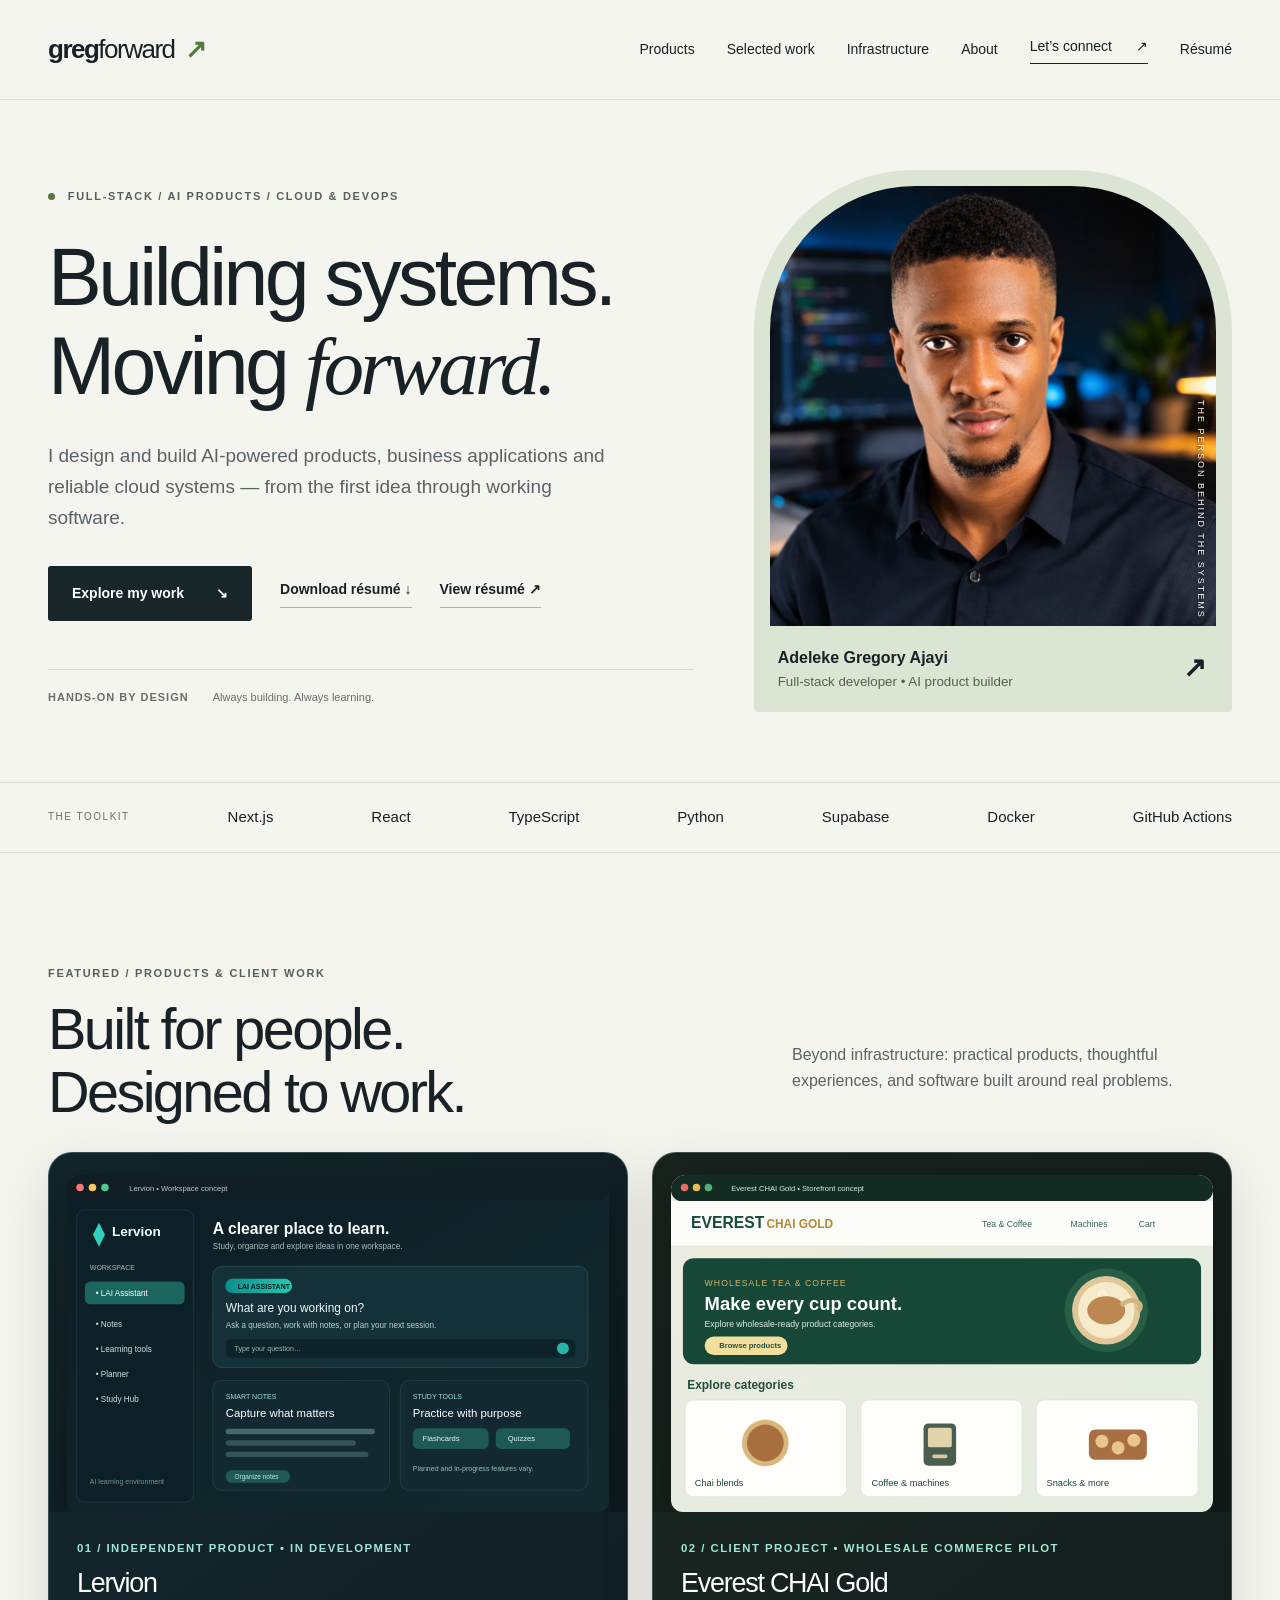
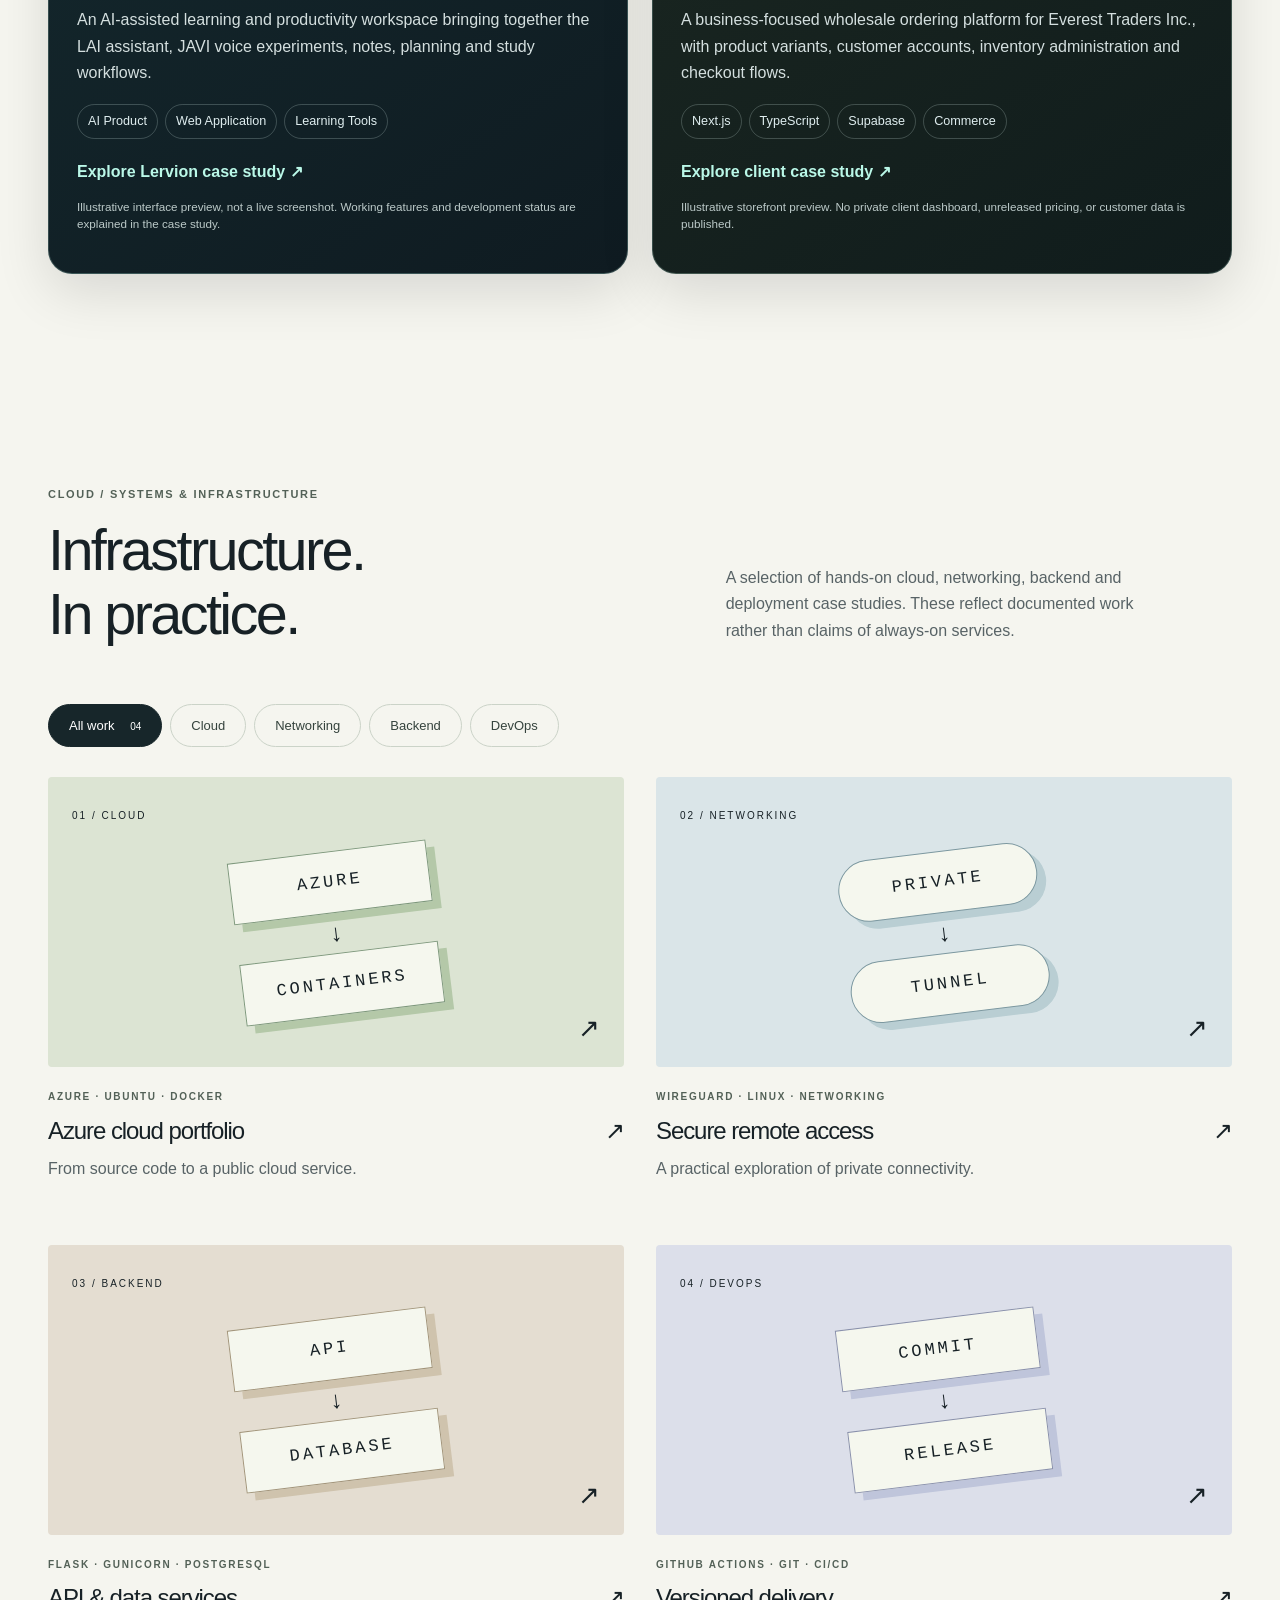
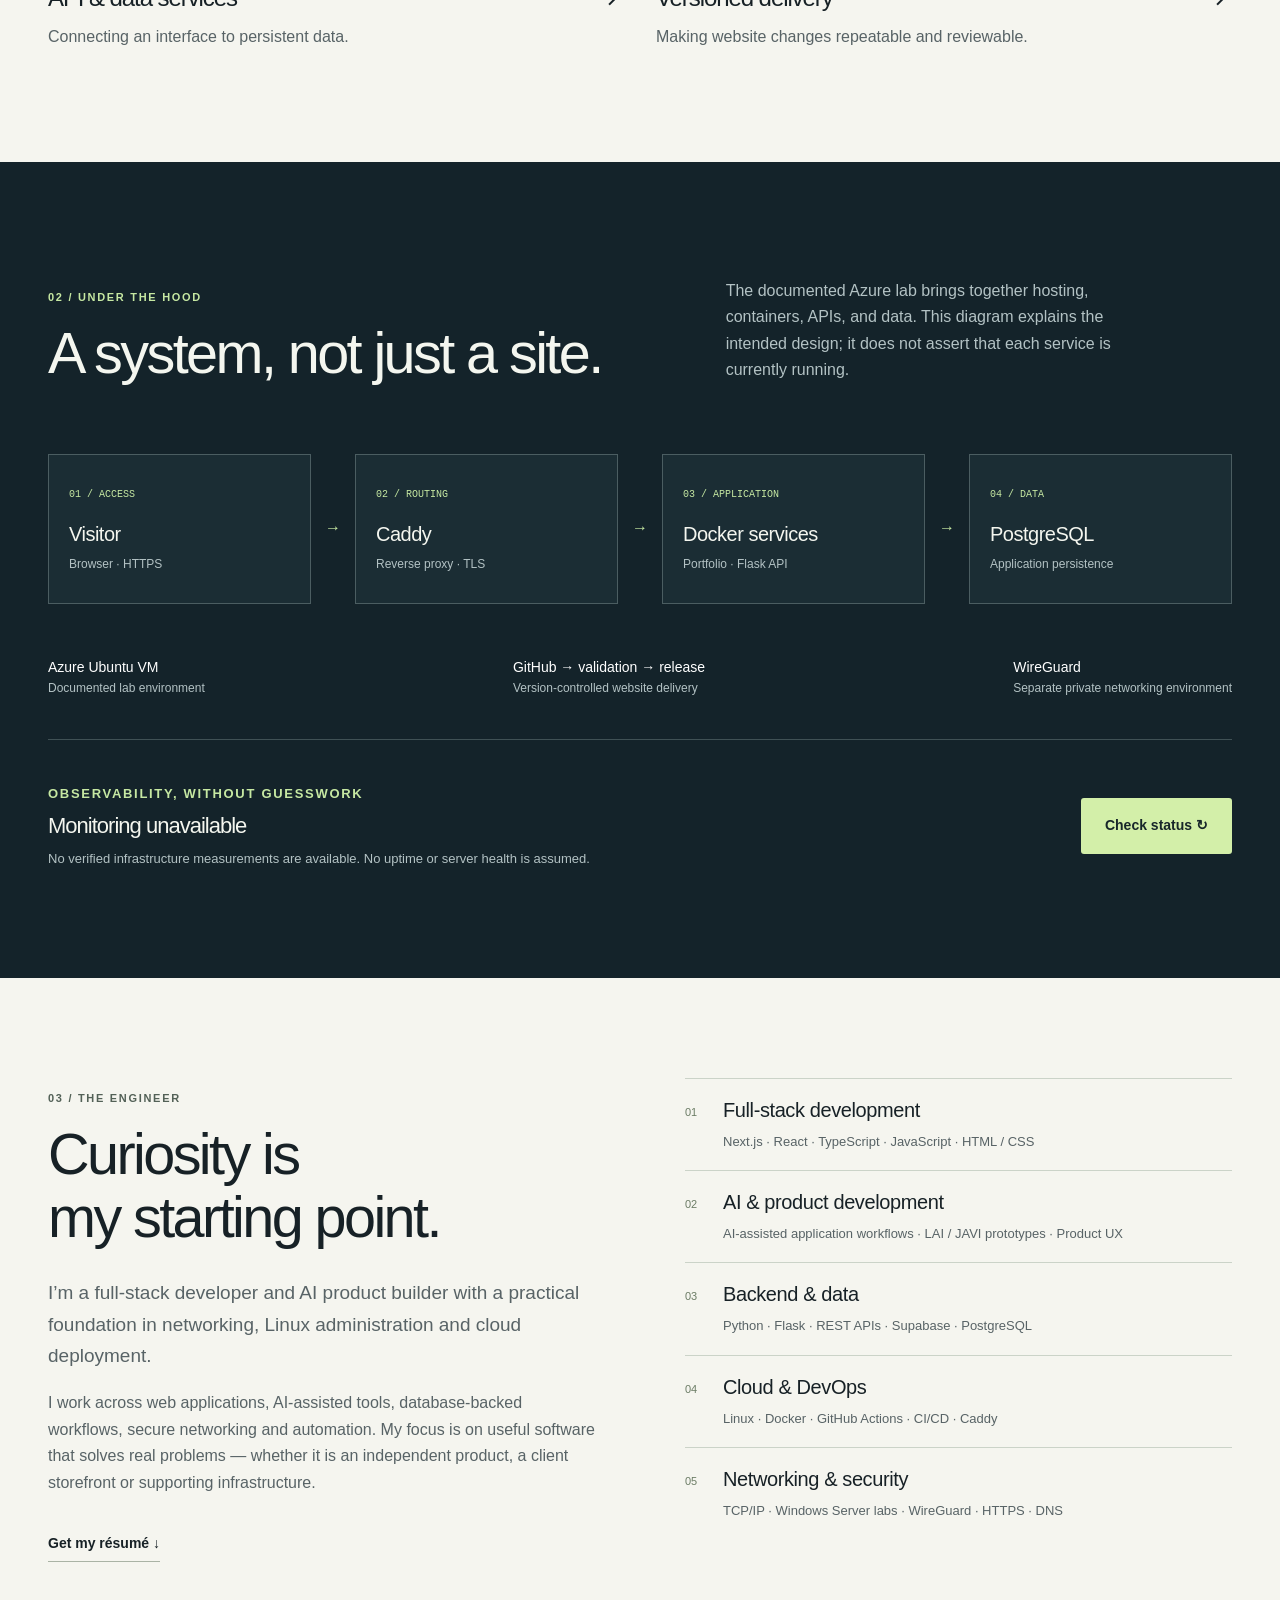
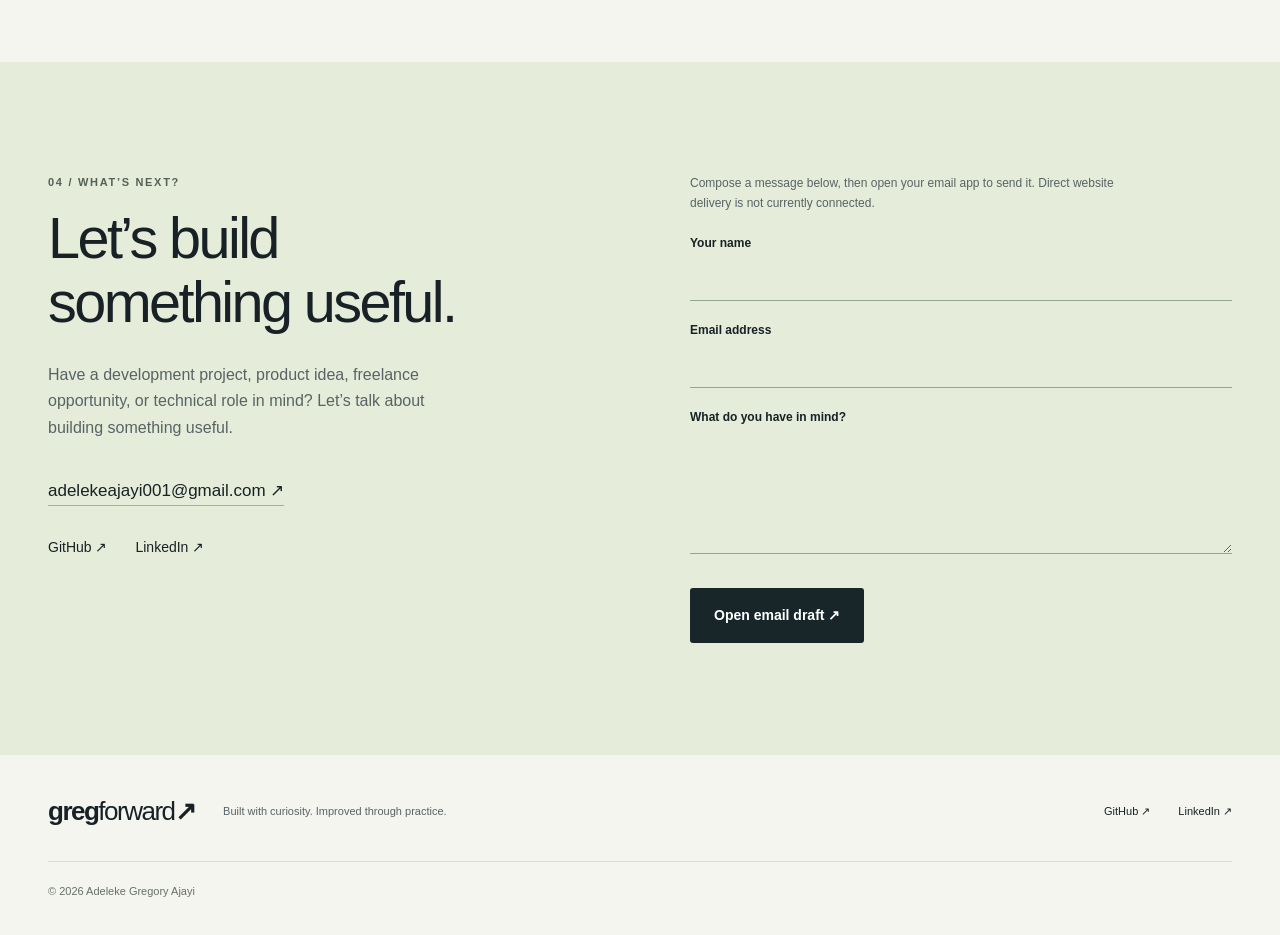
==== commit 63124099: "Add Lervion Everest CHAI Gold and professional resume" ====
--- a/index.html
+++ b/index.html
@@ -1,5 +1,28 @@
-<!doctype html><html lang="en"><head><meta charset="utf-8"><meta name="viewport" content="width=device-width,initial-scale=1"><meta name="theme-color" content="#111b20"><meta name="description" content="Adeleke Gregory Ajayi — cloud, DevOps, networking and AI engineering portfolio. Explore hands-on Azure, Docker, WireGuard and backend projects."><meta http-equiv="Content-Security-Policy" content="default-src 'self'; img-src 'self'; style-src 'self'; script-src 'self'; connect-src 'self'; object-src 'none'; base-uri 'none'; form-action 'self'; upgrade-insecure-requests"><meta name="referrer" content="strict-origin-when-cross-origin"><link rel="icon" href="/assets/favicon.svg" type="image/svg+xml"><link rel="stylesheet" href="/assets/style.css"><script src="/assets/app.js" defer></script><title>GregForward — Cloud, DevOps & Networking</title><link rel="canonical" href="https://gregforward.duckdns.org/"><meta property="og:title" content="GregForward | Adeleke Gregory Ajayi"><meta property="og:description" content="Practical cloud infrastructure. Thoughtful engineering."><meta property="og:type" content="website"><meta property="og:url" content="https://gregforward.duckdns.org/"><meta property="og:image" content="https://gregforward.duckdns.org/assets/profile.webp"></head><body><a class="skip" href="#main">Skip to content</a><header class="header"><a class="brand" href="/">greg<span>forward</span><b>↗</b></a><button class="menu" aria-label="Toggle navigation" aria-expanded="false" aria-controls="nav">Menu <span>＋</span></button><nav id="nav" aria-label="Main navigation"><a href="/#projects">Selected work</a><a href="/#infrastructure">Infrastructure</a><a href="/#about">About</a><a class="nav-contact" href="/#contact">Let’s connect <span>↗</span></a></nav></header><main id="main"><section class="hero wrap"><div class="hero-copy"><p class="eyebrow"><span class="dot"></span> CLOUD / DEVOPS / NETWORKING / AI</p><h1>Building systems.<br>Moving <em>forward.</em></h1><p class="intro">I’m Adeleke Gregory Ajayi. I bring cloud infrastructure, secure networks, and practical engineering together.</p><div class="actions"><a class="button" href="#projects">Explore my work <span>↘</span></a><a class="text-link" href="resume.pdf" download>Download résumé ↓</a></div><div class="hero-foot"><span>HANDS-ON BY DESIGN</span><span>Always building. Always learning.</span></div></div><figure class="portrait"><img src="assets/profile.webp" alt="Adeleke Gregory Ajayi" width="900" height="1100" fetchpriority="high"><figcaption><span>Adeleke Gregory Ajayi</span><small>Engineer & lifelong learner</small><b>↗</b></figcaption><span class="portrait-tag">THE PERSON BEHIND THE SYSTEMS</span></figure></section><div class="stack-strip"><div class="wrap"><span>THE TOOLKIT</span><b>Microsoft Azure</b><b>Linux</b><b>Docker</b><b>GitHub Actions</b><b>PostgreSQL</b><b>WireGuard</b></div></div>
-<section id="projects" class="wrap section"><div class="section-heading"><div><p class="eyebrow">01 / SELECTED WORK</p><h2>Real projects.<br>Practical experience.</h2></div><p>Exploring the full path from infrastructure to application delivery. Open a project for its context, architecture, and engineering considerations.</p></div><div class="filters" aria-label="Filter projects"><button aria-pressed="true" data-filter="All">All work <span>04</span></button><button aria-pressed="false" data-filter="Cloud">Cloud</button><button aria-pressed="false" data-filter="Networking">Networking</button><button aria-pressed="false" data-filter="Backend">Backend</button><button aria-pressed="false" data-filter="DevOps">DevOps</button></div><p class="sr-only" id="filter-status" role="status"></p><div class="projects-grid"><article class="project" data-category="Cloud"><a class="project-art art-azure" href="/projects/azure.html" aria-label="Explore Azure cloud portfolio"><span class="art-label">01 / CLOUD</span><div class="art-diagram"><span>AZURE</span><b>↓</b><span>CONTAINERS</span></div><span class="art-arrow">↗</span></a><p class="eyebrow">Azure · Ubuntu · Docker</p><h3><a href="/projects/azure.html">Azure cloud portfolio <span>↗</span></a></h3><p>From source code to a public cloud service.</p></article><article class="project" data-category="Networking"><a class="project-art art-network" href="/projects/network.html" aria-label="Explore Secure remote access"><span class="art-label">02 / NETWORKING</span><div class="art-diagram"><span>PRIVATE</span><b>↓</b><span>TUNNEL</span></div><span class="art-arrow">↗</span></a><p class="eyebrow">WireGuard · Linux · Networking</p><h3><a href="/projects/network.html">Secure remote access <span>↗</span></a></h3><p>A practical exploration of private connectivity.</p></article><article class="project" data-category="Backend"><a class="project-art art-backend" href="/projects/backend.html" aria-label="Explore API & data services"><span class="art-label">03 / BACKEND</span><div class="art-diagram"><span>API</span><b>↓</b><span>DATABASE</span></div><span class="art-arrow">↗</span></a><p class="eyebrow">Flask · Gunicorn · PostgreSQL</p><h3><a href="/projects/backend.html">API & data services <span>↗</span></a></h3><p>Connecting an interface to persistent data.</p></article><article class="project" data-category="DevOps"><a class="project-art art-delivery" href="/projects/delivery.html" aria-label="Explore Versioned delivery"><span class="art-label">04 / DEVOPS</span><div class="art-diagram"><span>COMMIT</span><b>↓</b><span>RELEASE</span></div><span class="art-arrow">↗</span></a><p class="eyebrow">GitHub Actions · Git · CI/CD</p><h3><a href="/projects/delivery.html">Versioned delivery <span>↗</span></a></h3><p>Making website changes repeatable and reviewable.</p></article></div></section>
-<section id="infrastructure" class="dark section"><div class="wrap"><div class="section-heading"><div><p class="eyebrow">02 / UNDER THE HOOD</p><h2>A system, not just a site.</h2></div><p>The documented Azure lab brings together hosting, containers, APIs, and data. This diagram explains the intended design; it does not assert that each service is currently running.</p></div><div class="architecture" aria-label="Documented architecture: visitors connect through HTTPS and Caddy to a portfolio frontend and Flask API, which connects to PostgreSQL"><div class="node"><small>01 / ACCESS</small><h3>Visitor</h3><p>Browser · HTTPS</p></div><span class="connector">→</span><div class="node"><small>02 / ROUTING</small><h3>Caddy</h3><p>Reverse proxy · TLS</p></div><span class="connector">→</span><div class="node"><small>03 / APPLICATION</small><h3>Docker services</h3><p>Portfolio · Flask API</p></div><span class="connector">→</span><div class="node"><small>04 / DATA</small><h3>PostgreSQL</h3><p>Application persistence</p></div></div><div class="infra-bottom"><p><b>Azure Ubuntu VM</b><br>Documented lab environment</p><p><b>GitHub → validation → release</b><br>Version-controlled website delivery</p><p><b>WireGuard</b><br>Separate private networking environment</p></div><div id="health" class="health"><div><p class="eyebrow">OBSERVABILITY, WITHOUT GUESSWORK</p><h3 id="health-title">Monitoring unavailable</h3><p id="health-detail">No verified infrastructure measurements are available. No uptime or server health is assumed.</p></div><button id="check-health" class="button secondary">Check status ↻</button></div></div></section>
-<section id="about" class="wrap section about"><div><p class="eyebrow">03 / THE ENGINEER</p><h2>Curiosity is<br>my starting point.</h2><p class="intro">I’m a Computer Systems Technician – Networking student, focused on turning technical concepts into working systems.</p><p>My interests span Linux administration, cloud systems, containerization, secure networking, backend deployment, and infrastructure automation. I’m also exploring practical AI tools and how they can support real-world work.</p><a class="text-link" href="resume.pdf" download>Get my résumé ↓</a></div><div class="skill-list" id="skills"><div><span>01</span><h3>Cloud & infrastructure</h3><p>Microsoft Azure · Ubuntu · Linux administration</p></div><div><span>02</span><h3>DevOps & delivery</h3><p>Docker · Docker Compose · GitHub Actions · Git</p></div><div><span>03</span><h3>Networks & security</h3><p>WireGuard · Caddy · HTTPS · Networking</p></div><div><span>04</span><h3>Applications & data</h3><p>Flask · Gunicorn · Backend APIs · PostgreSQL</p></div><div><span>05</span><h3>AI exploration</h3><p>Practical AI tools · Ongoing learning</p></div></div></section>
-<section id="contact" class="contact section"><div class="wrap contact-grid"><div><p class="eyebrow">04 / WHAT’S NEXT?</p><h2>Let’s build<br>something useful.</h2><p>Have an internship, engineering opportunity, or a project in mind? I’d like to hear about it.</p><a class="email" href="mailto:adelekeajayi001@gmail.com">adelekeajayi001@gmail.com ↗</a><div class="socials"><a href="https://github.com/lekxid">GitHub ↗</a><a href="https://www.linkedin.com/in/gregory-ajayi">LinkedIn ↗</a></div></div><form id="contact-form"><p id="contact-mode">Compose a message below, then open your email app to send it. Direct website delivery is not currently connected.</p><label for="name">Your name</label><input id="name" name="name" autocomplete="name" maxlength="100" required><label for="email">Email address</label><input id="email" name="email" type="email" autocomplete="email" maxlength="254" required><label for="message">What do you have in mind?</label><textarea id="message" name="message" rows="4" minlength="10" maxlength="5000" required></textarea><button class="button" type="submit">Open email draft ↗</button><p id="form-status" role="status" aria-live="polite"></p><noscript>Please use the email link to get in touch.</noscript></form></div></section></main><footer><a class="brand" href="/">greg<span>forward</span>↗</a><p>Built with curiosity. Improved through practice.</p><a href="https://github.com/lekxid">GitHub ↗</a><a href="https://www.linkedin.com/in/gregory-ajayi">LinkedIn ↗</a><small>© 2026 Adeleke Gregory Ajayi</small></footer></body></html>+<!DOCTYPE html>
+<html lang="en"><head><meta charset="utf-8"/><meta content="width=device-width,initial-scale=1" name="viewport"/><meta content="#111b20" name="theme-color"/><meta content="Adeleke Gregory Ajayi builds AI-powered learning products, wholesale ecommerce applications and cloud infrastructure. Explore Lervion, Everest CHAI Gold and engineering case studies." name="description"/><meta content="default-src 'self'; img-src 'self'; style-src 'self'; script-src 'self'; connect-src 'self'; object-src 'none'; base-uri 'none'; form-action 'self'; upgrade-insecure-requests" http-equiv="Content-Security-Policy"/><meta content="strict-origin-when-cross-origin" name="referrer"/><link href="/assets/favicon.svg" rel="icon" type="image/svg+xml"/><link href="/assets/style.css" rel="stylesheet"/><script defer="" src="/assets/app.js"></script><title>GregForward | Full-Stack Developer, AI Products &amp; Cloud Engineering</title><link href="https://gregforward.duckdns.org/" rel="canonical"/><meta content="GregForward | Adeleke Gregory Ajayi" property="og:title"/><meta content="Real software products, client platforms and practical cloud engineering by Adeleke Gregory Ajayi." property="og:description"/><meta content="website" property="og:type"/><meta content="https://gregforward.duckdns.org/" property="og:url"/><meta content="https://gregforward.duckdns.org/assets/profile.webp" property="og:image"/><link href="/assets/product-showcase.css" rel="stylesheet"/></head><body><a class="skip" href="#main">Skip to content</a><header class="header"><a class="brand" href="/">greg<span>forward</span><b>↗</b></a><button aria-controls="nav" aria-expanded="false" aria-label="Toggle navigation" class="menu">Menu <span>＋</span></button><nav aria-label="Main navigation" id="nav"><a href="/#products">Products</a><a href="/#projects">Selected work</a><a href="/#infrastructure">Infrastructure</a><a href="/#about">About</a><a class="nav-contact" href="/#contact">Let’s connect <span>↗</span></a><a href="/resume.html">Résumé</a></nav></header><main id="main"><section class="hero wrap"><div class="hero-copy"><p class="eyebrow"><span class="dot"></span> FULL-STACK / AI PRODUCTS / CLOUD &amp; DEVOPS</p><h1>Building systems.<br/>Moving <em>forward.</em></h1><p class="intro">I design and build AI-powered products, business applications and reliable cloud systems — from the first idea through working software.</p><div class="actions"><a class="button" href="#projects">Explore my work <span>↘</span></a><a class="text-link" download="" href="resume.pdf">Download résumé ↓</a><a class="text-link" href="/resume.html">View résumé ↗</a></div><div class="hero-foot"><span>HANDS-ON BY DESIGN</span><span>Always building. Always learning.</span></div></div><figure class="portrait"><img alt="Adeleke Gregory Ajayi" fetchpriority="high" height="1100" src="assets/profile.webp" width="900"/><figcaption><span>Adeleke Gregory Ajayi</span><small>Full-stack developer • AI product builder</small><b>↗</b></figcaption><span class="portrait-tag">THE PERSON BEHIND THE SYSTEMS</span></figure></section><div class="stack-strip"><div class="wrap"><span>THE TOOLKIT</span><b>Next.js</b><b>React</b><b>TypeScript</b><b>Python</b><b>Supabase</b><b>Docker</b><b>GitHub Actions</b></div></div>
+<section aria-labelledby="featured-products-title" class="wrap section" id="products">
+<div class="section-heading products-heading"><div><p class="eyebrow">FEATURED / PRODUCTS &amp; CLIENT WORK</p><h2 id="featured-products-title">Built for people.<br/>Designed to work.</h2></div><p class="product-intro">Beyond infrastructure: practical products, thoughtful experiences, and software built around real problems.</p></div>
+<div class="product-grid">
+<article class="featured-product">
+<a aria-label="Explore Lervion case study" class="product-visual" href="/projects/lervion.html"><img alt="Illustrative Lervion AI learning interface concept with assistant, notes and study tools" height="620" loading="lazy" src="/assets/products/lervion-concept.svg" width="1000"/></a>
+<div class="product-copy"><p class="product-label">01 / INDEPENDENT PRODUCT • IN DEVELOPMENT</p><h3>Lervion</h3>
+<p class="product-description">An AI-assisted learning and productivity workspace bringing together the LAI assistant, JAVI voice experiments, notes, planning and study workflows.</p>
+<div class="product-meta"><span>AI Product</span><span>Web Application</span><span>Learning Tools</span></div>
+<div class="product-actions"><a href="/projects/lervion.html">Explore Lervion case study ↗</a></div><p class="visual-disclosure">Illustrative interface preview, not a live screenshot. Working features and development status are explained in the case study.</p></div>
+</article>
+<article class="featured-product">
+<a aria-label="Explore Everest CHAI Gold client project" class="product-visual" href="/projects/everest.html"><img alt="Illustrative wholesale ecommerce storefront with tea, coffee, machines and snack categories" height="620" loading="lazy" src="/assets/products/everest-concept.svg" width="1000"/></a>
+<div class="product-copy"><p class="product-label">02 / CLIENT PROJECT • WHOLESALE COMMERCE PILOT</p><h3>Everest CHAI Gold</h3>
+<p class="product-description">A business-focused wholesale ordering platform for Everest Traders Inc., with product variants, customer accounts, inventory administration and checkout flows.</p>
+<div class="product-meta"><span>Next.js</span><span>TypeScript</span><span>Supabase</span><span>Commerce</span></div>
+<div class="product-actions"><a href="/projects/everest.html">Explore client case study ↗</a></div><p class="visual-disclosure">Illustrative storefront preview. No private client dashboard, unreleased pricing, or customer data is published.</p></div>
+</article>
+</div>
+</section><section class="wrap section" id="projects"><div class="section-heading"><div><p class="eyebrow">CLOUD / SYSTEMS &amp; INFRASTRUCTURE</p><h2>Infrastructure.<br/>In practice.</h2></div><p>A selection of hands-on cloud, networking, backend and deployment case studies. These reflect documented work rather than claims of always-on services.</p></div><div aria-label="Filter projects" class="filters"><button aria-pressed="true" data-filter="All">All work <span>04</span></button><button aria-pressed="false" data-filter="Cloud">Cloud</button><button aria-pressed="false" data-filter="Networking">Networking</button><button aria-pressed="false" data-filter="Backend">Backend</button><button aria-pressed="false" data-filter="DevOps">DevOps</button></div><p class="sr-only" id="filter-status" role="status"></p><div class="projects-grid"><article class="project" data-category="Cloud"><a aria-label="Explore Azure cloud portfolio" class="project-art art-azure" href="/projects/azure.html"><span class="art-label">01 / CLOUD</span><div class="art-diagram"><span>AZURE</span><b>↓</b><span>CONTAINERS</span></div><span class="art-arrow">↗</span></a><p class="eyebrow">Azure · Ubuntu · Docker</p><h3><a href="/projects/azure.html">Azure cloud portfolio <span>↗</span></a></h3><p>From source code to a public cloud service.</p></article><article class="project" data-category="Networking"><a aria-label="Explore Secure remote access" class="project-art art-network" href="/projects/network.html"><span class="art-label">02 / NETWORKING</span><div class="art-diagram"><span>PRIVATE</span><b>↓</b><span>TUNNEL</span></div><span class="art-arrow">↗</span></a><p class="eyebrow">WireGuard · Linux · Networking</p><h3><a href="/projects/network.html">Secure remote access <span>↗</span></a></h3><p>A practical exploration of private connectivity.</p></article><article class="project" data-category="Backend"><a aria-label="Explore API &amp; data services" class="project-art art-backend" href="/projects/backend.html"><span class="art-label">03 / BACKEND</span><div class="art-diagram"><span>API</span><b>↓</b><span>DATABASE</span></div><span class="art-arrow">↗</span></a><p class="eyebrow">Flask · Gunicorn · PostgreSQL</p><h3><a href="/projects/backend.html">API &amp; data services <span>↗</span></a></h3><p>Connecting an interface to persistent data.</p></article><article class="project" data-category="DevOps"><a aria-label="Explore Versioned delivery" class="project-art art-delivery" href="/projects/delivery.html"><span class="art-label">04 / DEVOPS</span><div class="art-diagram"><span>COMMIT</span><b>↓</b><span>RELEASE</span></div><span class="art-arrow">↗</span></a><p class="eyebrow">GitHub Actions · Git · CI/CD</p><h3><a href="/projects/delivery.html">Versioned delivery <span>↗</span></a></h3><p>Making website changes repeatable and reviewable.</p></article></div></section>
+<section class="dark section" id="infrastructure"><div class="wrap"><div class="section-heading"><div><p class="eyebrow">02 / UNDER THE HOOD</p><h2>A system, not just a site.</h2></div><p>The documented Azure lab brings together hosting, containers, APIs, and data. This diagram explains the intended design; it does not assert that each service is currently running.</p></div><div aria-label="Documented architecture: visitors connect through HTTPS and Caddy to a portfolio frontend and Flask API, which connects to PostgreSQL" class="architecture"><div class="node"><small>01 / ACCESS</small><h3>Visitor</h3><p>Browser · HTTPS</p></div><span class="connector">→</span><div class="node"><small>02 / ROUTING</small><h3>Caddy</h3><p>Reverse proxy · TLS</p></div><span class="connector">→</span><div class="node"><small>03 / APPLICATION</small><h3>Docker services</h3><p>Portfolio · Flask API</p></div><span class="connector">→</span><div class="node"><small>04 / DATA</small><h3>PostgreSQL</h3><p>Application persistence</p></div></div><div class="infra-bottom"><p><b>Azure Ubuntu VM</b><br/>Documented lab environment</p><p><b>GitHub → validation → release</b><br/>Version-controlled website delivery</p><p><b>WireGuard</b><br/>Separate private networking environment</p></div><div class="health" id="health"><div><p class="eyebrow">OBSERVABILITY, WITHOUT GUESSWORK</p><h3 id="health-title">Monitoring unavailable</h3><p id="health-detail">No verified infrastructure measurements are available. No uptime or server health is assumed.</p></div><button class="button secondary" id="check-health">Check status ↻</button></div></div></section>
+<section class="wrap section about" id="about"><div><p class="eyebrow">03 / THE ENGINEER</p><h2>Curiosity is<br/>my starting point.</h2><p class="intro">I’m a full-stack developer and AI product builder with a practical foundation in networking, Linux administration and cloud deployment.</p><p>I work across web applications, AI-assisted tools, database-backed workflows, secure networking and automation. My focus is on useful software that solves real problems — whether it is an independent product, a client storefront or supporting infrastructure.</p><a class="text-link" download="" href="resume.pdf">Get my résumé ↓</a></div><div class="skill-list" id="skills"><div><span>01</span><h3>Full-stack development</h3><p>Next.js · React · TypeScript · JavaScript · HTML / CSS</p></div>
+<div><span>02</span><h3>AI &amp; product development</h3><p>AI-assisted application workflows · LAI / JAVI prototypes · Product UX</p></div>
+<div><span>03</span><h3>Backend &amp; data</h3><p>Python · Flask · REST APIs · Supabase · PostgreSQL</p></div>
+<div><span>04</span><h3>Cloud &amp; DevOps</h3><p>Linux · Docker · GitHub Actions · CI/CD · Caddy</p></div>
+<div><span>05</span><h3>Networking &amp; security</h3><p>TCP/IP · Windows Server labs · WireGuard · HTTPS · DNS</p></div></div></section>
+<section class="contact section" id="contact"><div class="wrap contact-grid"><div><p class="eyebrow">04 / WHAT’S NEXT?</p><h2>Let’s build<br/>something useful.</h2><p>Have a development project, product idea, freelance opportunity, or technical role in mind? Let’s talk about building something useful.</p><a class="email" href="mailto:adelekeajayi001@gmail.com">adelekeajayi001@gmail.com ↗</a><div class="socials"><a href="https://github.com/lekxid">GitHub ↗</a><a href="https://www.linkedin.com/in/gregory-ajayi">LinkedIn ↗</a></div></div><form id="contact-form"><p id="contact-mode">Compose a message below, then open your email app to send it. Direct website delivery is not currently connected.</p><label for="name">Your name</label><input autocomplete="name" id="name" maxlength="100" name="name" required=""/><label for="email">Email address</label><input autocomplete="email" id="email" maxlength="254" name="email" required="" type="email"/><label for="message">What do you have in mind?</label><textarea id="message" maxlength="5000" minlength="10" name="message" required="" rows="4"></textarea><button class="button" type="submit">Open email draft ↗</button><p aria-live="polite" id="form-status" role="status"></p><noscript>Please use the email link to get in touch.</noscript></form></div></section></main><footer><a class="brand" href="/">greg<span>forward</span>↗</a><p>Built with curiosity. Improved through practice.</p><a href="https://github.com/lekxid">GitHub ↗</a><a href="https://www.linkedin.com/in/gregory-ajayi">LinkedIn ↗</a><small>© 2026 Adeleke Gregory Ajayi</small></footer></body></html>
--- a/assets/product-showcase.css
+++ b/assets/product-showcase.css
@@ -0,0 +1,46 @@
+/* GregForward — add-on showcase styles. Preserves the existing design system. */
+#products {scroll-margin-top: 90px}
+.products-heading {display:flex;justify-content:space-between;gap:28px;align-items:end;margin-bottom:28px}
+.products-heading h2 {margin-bottom:0}
+.product-grid {display:grid;grid-template-columns:repeat(2,minmax(0,1fr));gap:24px}
+.featured-product {border:1px solid rgba(170,220,208,.25);border-radius:24px;overflow:hidden;background:linear-gradient(145deg,#152b30,#0f1b21);box-shadow:0 18px 54px rgba(2,11,12,.12);display:flex;flex-direction:column}
+.featured-product:nth-child(2) {background:linear-gradient(145deg,#1d2922,#101c1c)}
+.featured-product > .product-visual {position:relative;display:block;background:rgba(0,0,0,.15);padding:22px 18px 0;text-decoration:none;overflow:hidden}
+.featured-product .product-visual img {display:block;width:100%;height:auto;border-radius:15px 15px 0 0;box-shadow:0 15px 40px rgba(0,0,0,.26);transition:transform .25s ease}
+.featured-product .product-visual:hover img {transform:translateY(-4px)}
+.featured-product .product-copy {padding:27px 28px 29px;display:flex;flex:1;flex-direction:column}
+.featured-product .product-label {letter-spacing:.13em;text-transform:uppercase;font-size:.71rem;font-weight:750;color:#a1e5d9;margin:0 0 12px}
+.featured-product h3 {margin:0 0 9px;font-size:clamp(1.65rem,2.1vw,2.5rem);line-height:1.08;color:#fff}
+.featured-product .product-description {line-height:1.65;color:#d4dfdf;margin:0 0 18px}
+.featured-product .product-meta {display:flex;gap:7px;flex-wrap:wrap;margin:0 0 20px}
+.featured-product .product-meta span {font-size:.79rem;color:#dfedef;border:1px solid rgba(224,250,245,.21);border-radius:20px;padding:6px 10px}
+.featured-product .product-actions {margin-top:auto;display:flex;align-items:center;gap:20px;flex-wrap:wrap}
+.featured-product .product-actions a {color:#baf8e8;text-decoration:none;font-weight:750}
+.featured-product .product-actions a:hover {text-decoration:underline}
+.featured-product .visual-disclosure {font-size:.73rem;color:#bccac9;margin-top:13px;line-height:1.45}
+.product-intro {max-width:62ch}
+.project-gallery {display:grid;grid-template-columns:repeat(2,minmax(0,1fr));gap:18px;margin:28px 0}
+.project-gallery figure {margin:0;border:1px solid rgba(135,160,160,.3);border-radius:17px;overflow:hidden;background:#16232a}
+.project-gallery img {width:100%;display:block;aspect-ratio: 16 / 10;object-fit:cover}
+.project-gallery figcaption {color:#d8e7e8;padding:12px 15px;font-size:.85rem}
+.case-study .case-note {padding:17px 20px;background:rgba(174,222,213,.08);border:1px solid rgba(174,222,213,.24);border-radius:14px;margin:21px 0;line-height:1.6}
+.case-study .feature-list {list-style:none;padding:0;display:grid;grid-template-columns:repeat(2,minmax(0,1fr));gap:12px}
+.case-study .feature-list li {border:1px solid rgba(170,215,209,.18);border-radius:12px;padding:12px 16px;background:rgba(180,220,214,.045)}
+.case-study .case-cta {display:flex;gap:15px;flex-wrap:wrap;margin-top:22px}
+@media(max-width:880px){.product-grid{grid-template-columns:1fr}.products-heading{display:block}}
+@media(max-width:600px){.featured-product .product-copy{padding:22px 19px}.featured-product>.product-visual{padding:13px 11px 0}.project-gallery,.case-study .feature-list{grid-template-columns:1fr}}
+@media(prefers-reduced-motion:reduce){.featured-product .product-visual img{transition:none}}
+/* Accessible on-site résumé preview — mirrors the downloadable PDF. */
+.resume-page {max-width:1000px;margin:0 auto;padding-bottom:75px}
+.resume-header {padding:45px 0 28px;border-bottom:1px solid rgba(166,210,204,.35)}
+.resume-header h1 {margin:.18em 0;font-size:clamp(2rem,6vw,4rem)}
+.resume-header .resume-title {font-size:clamp(1rem,2.5vw,1.25rem);font-weight:700;color:#9fe5d9}
+.resume-page .resume-action {display:flex;gap:18px;flex-wrap:wrap;margin-top:20px}
+.resume-page .resume-section {padding:26px 0;border-bottom:1px solid rgba(166,210,204,.22)}
+.resume-page .resume-section h2 {font-size:clamp(1.5rem,3vw,2rem);margin:0 0 13px}
+.resume-page .resume-section h3 {font-size:1.08rem;margin:18px 0 4px}
+.resume-page .resume-section p,.resume-page .resume-section li {line-height:1.7}
+.resume-page .resume-section ul {margin:9px 0 12px;padding-left:21px}
+.resume-page .resume-muted {color:#a6c9c5;margin:.2em 0 1em}
+.resume-page .resume-columns {display:grid;grid-template-columns:repeat(2,minmax(0,1fr));gap:16px}
+@media(max-width:700px){.resume-page .resume-columns{grid-template-columns:1fr}.resume-header{padding-top:26px}}
